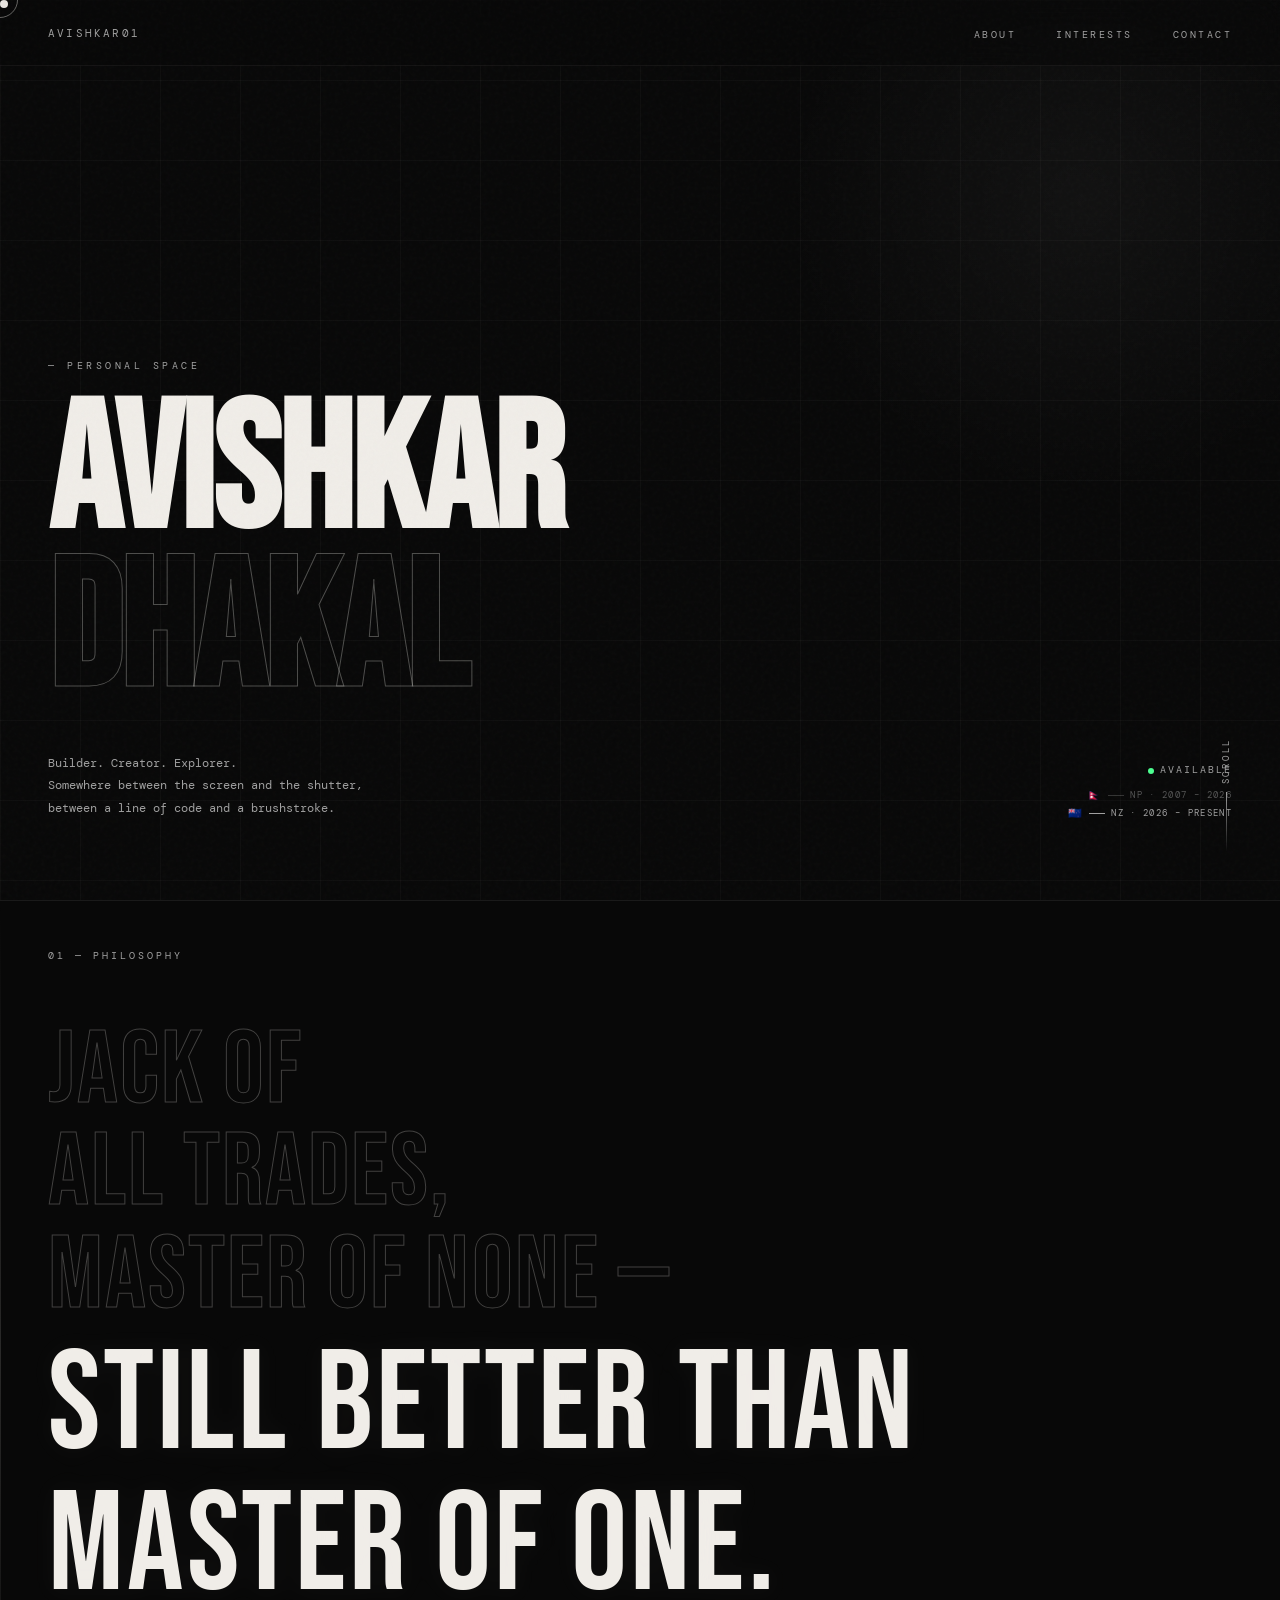
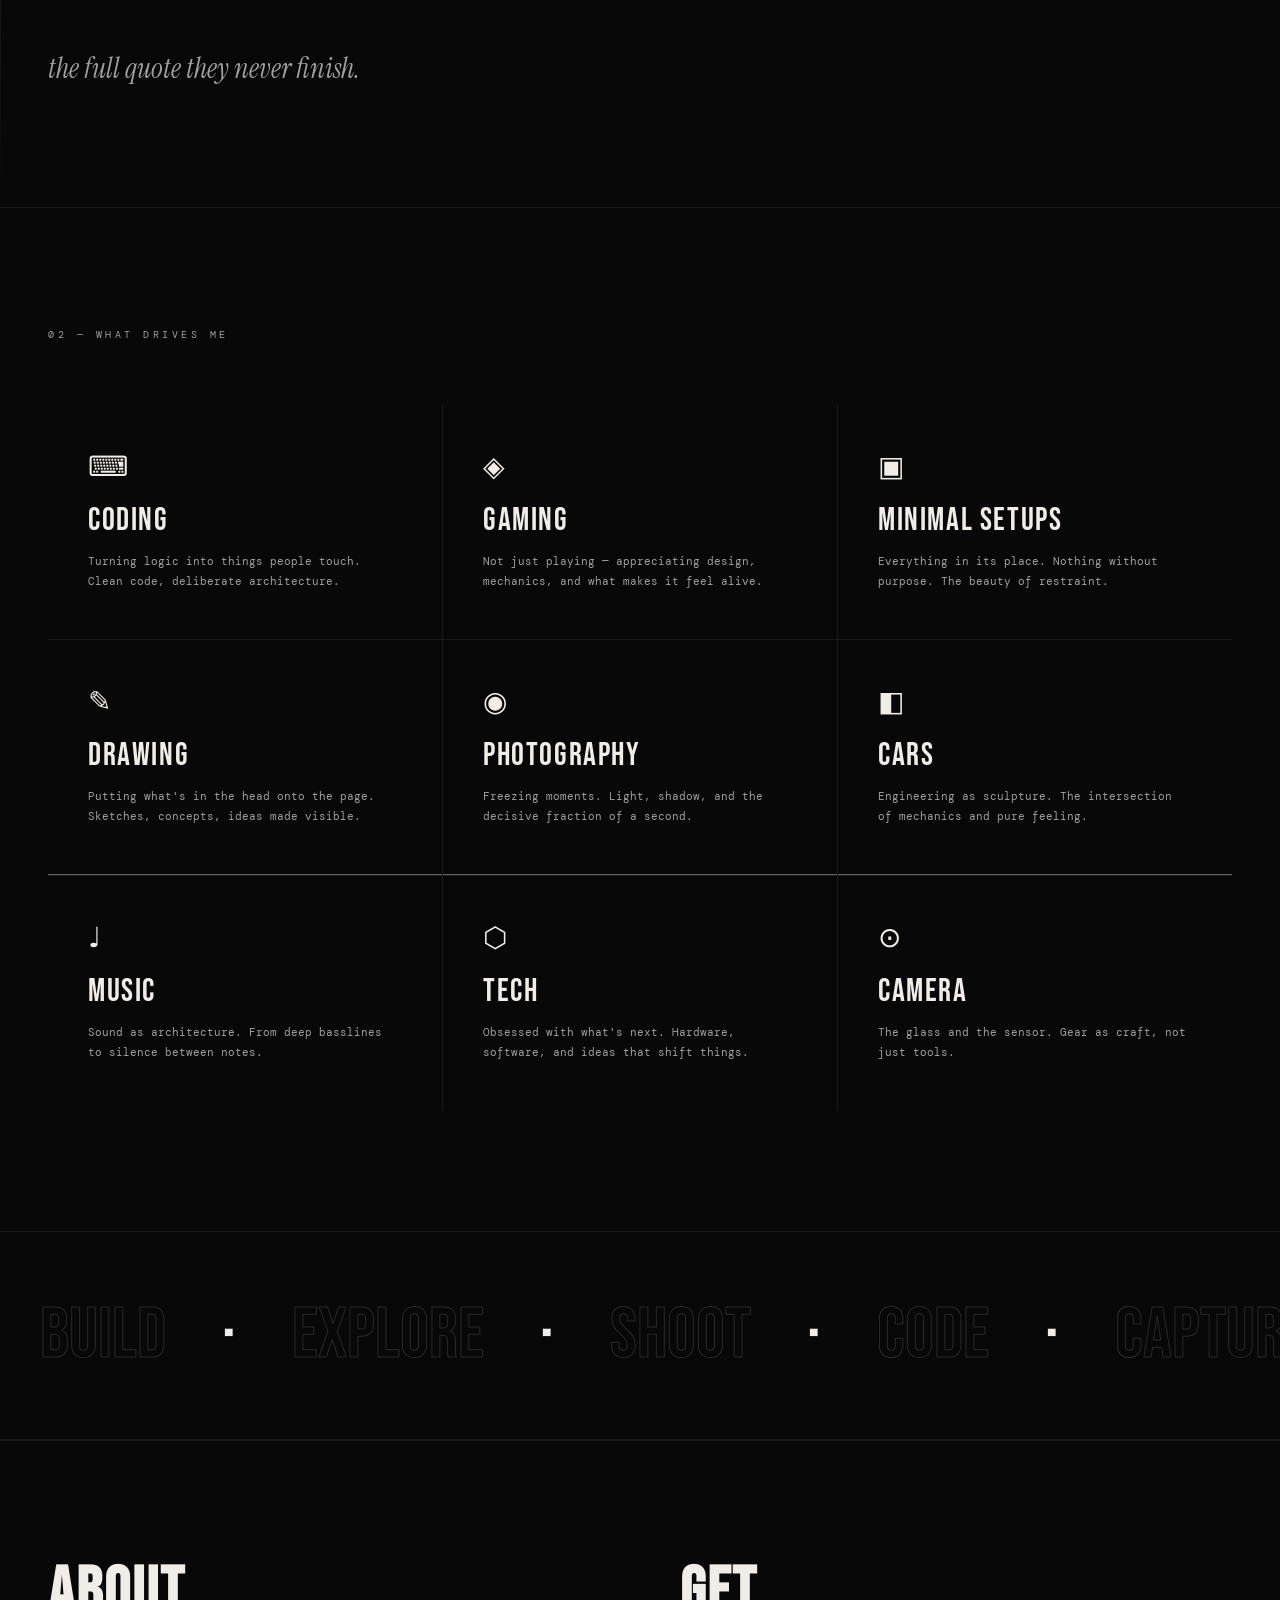
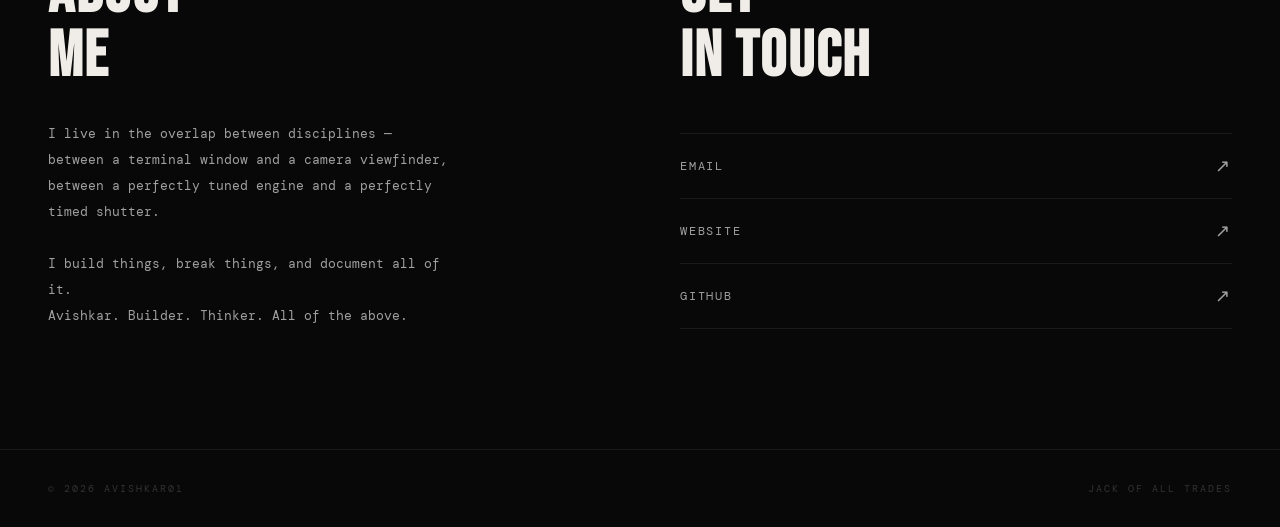
==== index.html @ a7609b8c "Main change" ====
<!DOCTYPE html>
<html lang="en">
<head>
<meta charset="UTF-8" />
<meta name="viewport" content="width=device-width, initial-scale=1.0" />
<title>avishkar01</title>
<link rel="preconnect" href="https://fonts.googleapis.com">
<link rel="preconnect" href="https://fonts.gstatic.com" crossorigin>
<link href="https://fonts.googleapis.com/css2?family=Bebas+Neue&family=DM+Mono:ital,wght@0,300;0,400;0,500;1,300&family=Instrument+Serif:ital@0;1&display=swap" rel="stylesheet">
<style>
  *, *::before, *::after { margin: 0; padding: 0; box-sizing: border-box; }

  :root {
    --black: #080808;
    --white: #f0ede8;
    --dim: #a0a0a0;
    --faint: #1a1a1a;
    --accent: #e8e0d0;
  }

  html { scroll-behavior: smooth; }

  body {
    background: var(--black);
    color: var(--white);
    font-family: 'DM Mono', monospace;
    overflow-x: hidden;
    cursor: none;
  }

  /* CUSTOM CURSOR */
  .cursor {
    position: fixed;
    width: 8px; height: 8px;
    background: var(--white);
    border-radius: 50%;
    pointer-events: none;
    z-index: 9999;
    transition: transform 0.1s ease;
    mix-blend-mode: difference;
  }
  .cursor-ring {
    position: fixed;
    width: 36px; height: 36px;
    border: 1px solid rgba(240,237,232,0.4);
    border-radius: 50%;
    pointer-events: none;
    z-index: 9998;
    transition: transform 0.35s cubic-bezier(0.23, 1, 0.32, 1), width 0.3s, height 0.3s, opacity 0.3s;
    transform: translate(-50%, -50%);
  }
  .cursor-ring.hover { width: 60px; height: 60px; opacity: 0.5; }

  /* NOISE OVERLAY */
  body::before {
    content: '';
    position: fixed;
    inset: 0;
    background-image: url("data:image/svg+xml,%3Csvg viewBox='0 0 256 256' xmlns='http://www.w3.org/2000/svg'%3E%3Cfilter id='noise'%3E%3CfeTurbulence type='fractalNoise' baseFrequency='0.9' numOctaves='4' stitchTiles='stitch'/%3E%3C/filter%3E%3Crect width='100%25' height='100%25' filter='url(%23noise)' opacity='0.04'/%3E%3C/svg%3E");
    pointer-events: none;
    z-index: 1000;
    opacity: 0.6;
  }

  /* NAV */
  nav {
    position: fixed;
    top: 0; left: 0; right: 0;
    z-index: 100;
    padding: 22px 48px;
    display: flex;
    justify-content: space-between;
    align-items: center;
    background: rgba(8,8,8,0.55);
    backdrop-filter: blur(14px);
    -webkit-backdrop-filter: blur(14px);
    border-bottom: 1px solid rgba(240,237,232,0.05);
    transition: transform 0.45s cubic-bezier(0.23, 1, 0.32, 1), opacity 0.45s ease;
  }
  nav.nav-hidden {
    transform: translateY(-110%);
    opacity: 0;
  }
  .nav-logo {
    font-family: 'DM Mono', monospace;
    font-size: 11px;
    letter-spacing: 0.2em;
    color: var(--dim);
    text-transform: uppercase;
  }
  .nav-links {
    display: flex;
    gap: 40px;
    list-style: none;
  }
  .nav-links a {
    font-size: 10px;
    letter-spacing: 0.25em;
    text-transform: uppercase;
    color: var(--dim);
    text-decoration: none;
    transition: color 0.3s;
    position: relative;
  }
  .nav-links a::after {
    content: '';
    position: absolute;
    bottom: -2px; left: 0;
    width: 0; height: 1px;
    background: var(--white);
    transition: width 0.3s;
  }
  .nav-links a:hover { color: var(--white); }
  .nav-links a:hover::after { width: 100%; }

  /* HERO */
  .hero {
    min-height: 100vh;
    display: flex;
    flex-direction: column;
    justify-content: flex-end;
    padding: 0 48px 80px;
    position: relative;
    overflow: hidden;
  }

  .hero::after {
    content: '';
    position: absolute;
    inset: 0;
    background-image:
      linear-gradient(rgba(240,237,232,0.03) 1px, transparent 1px),
      linear-gradient(90deg, rgba(240,237,232,0.03) 1px, transparent 1px);
    background-size: 80px 80px;
    pointer-events: none;
  }

  .orb {
    position: absolute;
    width: 600px; height: 600px;
    border-radius: 50%;
    background: radial-gradient(circle, rgba(255,255,255,0.04) 0%, transparent 70%);
    top: -100px; right: -100px;
    animation: orb-pulse 8s ease-in-out infinite;
    pointer-events: none;
  }
  @keyframes orb-pulse {
    0%, 100% { transform: scale(1) translate(0, 0); opacity: 0.6; }
    50% { transform: scale(1.1) translate(-20px, 20px); opacity: 1; }
  }

  .hero-eyebrow {
    font-size: 10px;
    letter-spacing: 0.35em;
    text-transform: uppercase;
    color: var(--dim);
    margin-bottom: 24px;
    opacity: 0;
    animation: fade-up 0.8s 0.2s forwards;
  }

  .hero-name {
    font-family: 'Bebas Neue', sans-serif;
    font-size: clamp(80px, 14vw, 200px);
    line-height: 0.88;
    letter-spacing: -0.01em;
    color: var(--white);
    opacity: 0;
    animation: fade-up 0.8s 0.4s forwards;
    position: relative;
    z-index: 2;
  }
  .hero-name span {
    display: block;
    color: transparent;
    -webkit-text-stroke: 1px rgba(240,237,232,0.3);
  }

  .hero-sub {
    margin-top: 40px;
    display: flex;
    align-items: flex-end;
    justify-content: space-between;
    opacity: 0;
    animation: fade-up 0.8s 0.6s forwards;
  }
  .hero-desc {
    font-size: 12px;
    line-height: 1.9;
    color: var(--dim);
    max-width: 320px;
  }
  .hero-status {
    text-align: right;
    font-size: 10px;
    letter-spacing: 0.2em;
    text-transform: uppercase;
    color: var(--dim);
  }
  .status-dot {
    display: inline-block;
    width: 6px; height: 6px;
    border-radius: 50%;
    background: #4cff91;
    margin-right: 6px;
    animation: blink 2s infinite;
    vertical-align: middle;
  }
  @keyframes blink {
    0%, 100% { opacity: 1; }
    50% { opacity: 0.2; }
  }

  /* LOCATION TIMELINE */
  .location-timeline {
    margin-top: 12px;
    display: flex;
    flex-direction: column;
    gap: 4px;
    align-items: flex-end;
  }
  .loc-item {
    font-size: 9px;
    letter-spacing: 0.15em;
    color: #555;
    display: flex;
    align-items: center;
    gap: 6px;
  }
  .loc-item.current { color: var(--dim); }
  .loc-flag { font-size: 11px; }
  .loc-dash {
    width: 16px; height: 1px;
    background: #333;
    display: inline-block;
  }
  .loc-item.current .loc-dash { background: var(--dim); }

  /* QUOTE SECTION */
  .quote-section {
    min-height: 100vh;
    display: flex;
    align-items: center;
    padding: 120px 48px;
    position: relative;
    overflow: hidden;
    border-top: 1px solid var(--faint);
  }
  .quote-section::before {
    content: '';
    position: absolute;
    left: 0; top: 0; bottom: 0;
    width: 1px;
    background: linear-gradient(to bottom, transparent, rgba(240,237,232,0.15), transparent);
  }

  .quote-number {
    font-size: 10px;
    letter-spacing: 0.3em;
    color: var(--dim);
    text-transform: uppercase;
    position: absolute;
    top: 48px; left: 48px;
  }

  .quote-container { width: 100%; }

  .quote-line1, .quote-line2, .quote-line3 {
    font-family: 'Bebas Neue', sans-serif;
    font-size: clamp(48px, 8vw, 120px);
    line-height: 1;
    letter-spacing: 0.02em;
    color: transparent;
    -webkit-text-stroke: 1px rgba(240,237,232,0.25);
    display: block;
    transform: translateX(-20px);
    opacity: 0;
    transition: all 0.9s cubic-bezier(0.23, 1, 0.32, 1);
  }
  .quote-line2 { transition-delay: 0.15s; }
  .quote-line3 { transition-delay: 0.3s; }

  .quote-punch {
    font-family: 'Bebas Neue', sans-serif;
    font-size: clamp(64px, 11vw, 160px);
    line-height: 1;
    letter-spacing: 0.02em;
    color: var(--white);
    display: block;
    margin-top: 8px;
    transform: translateX(-20px);
    opacity: 0;
    transition: all 0.9s 0.5s cubic-bezier(0.23, 1, 0.32, 1);
    position: relative;
  }
  .quote-punch::before {
    content: attr(data-text);
    position: absolute;
    left: 0; top: 0;
    color: transparent;
    -webkit-text-stroke: 1px var(--white);
    filter: blur(12px);
    opacity: 0.3;
    pointer-events: none;
  }

  .quote-em {
    font-family: 'Instrument Serif', serif;
    font-style: italic;
    font-size: clamp(16px, 2.5vw, 28px);
    color: var(--dim);
    margin-top: 32px;
    display: block;
    opacity: 0;
    transform: translateY(10px);
    transition: all 0.9s 0.7s cubic-bezier(0.23, 1, 0.32, 1);
  }

  .quote-section.in-view .quote-line1,
  .quote-section.in-view .quote-line2,
  .quote-section.in-view .quote-line3,
  .quote-section.in-view .quote-punch,
  .quote-section.in-view .quote-em {
    opacity: 1;
    transform: translateX(0) translateY(0);
  }

  /* INTERESTS SECTION */
  .interests-section {
    padding: 120px 48px;
    border-top: 1px solid var(--faint);
    position: relative;
  }
  .section-label {
    font-size: 10px;
    letter-spacing: 0.35em;
    text-transform: uppercase;
    color: var(--dim);
    margin-bottom: 64px;
  }

  .interests-grid {
    display: grid;
    grid-template-columns: repeat(3, 1fr);
    gap: 1px;
    background: var(--faint);
  }

  .interest-item {
    background: var(--black);
    padding: 48px 40px;
    position: relative;
    overflow: hidden;
    cursor: none;
    transition: background 0.4s;
  }
  .interest-item::before {
    content: '';
    position: absolute;
    inset: 0;
    background: var(--white);
    transform: translateY(100%);
    transition: transform 0.5s cubic-bezier(0.23, 1, 0.32, 1);
    z-index: 0;
  }
  .interest-item:hover::before { transform: translateY(0); }
  .interest-item:hover .interest-icon,
  .interest-item:hover .interest-name,
  .interest-item:hover .interest-desc { color: var(--black); }

  .interest-icon {
    font-size: 28px;
    display: block;
    margin-bottom: 20px;
    position: relative;
    z-index: 1;
    transition: color 0.3s;
    line-height: 1;
  }
  .interest-name {
    font-family: 'Bebas Neue', sans-serif;
    font-size: 32px;
    letter-spacing: 0.05em;
    color: var(--white);
    display: block;
    position: relative;
    z-index: 1;
    transition: color 0.3s;
  }
  .interest-desc {
    font-size: 11px;
    line-height: 1.8;
    color: var(--dim);
    margin-top: 12px;
    display: block;
    position: relative;
    z-index: 1;
    transition: color 0.3s;
  }
  .interest-item:hover .interest-desc { color: #444; }

  .interest-click-hint {
    position: absolute;
    bottom: 16px; right: 20px;
    font-size: 9px;
    letter-spacing: 0.2em;
    text-transform: uppercase;
    color: rgba(240,237,232,0.2);
    z-index: 1;
    transition: color 0.3s, opacity 0.3s;
    opacity: 0;
  }
  .interest-item:hover .interest-click-hint {
    color: rgba(0,0,0,0.4);
    opacity: 1;
  }

  /* MARQUEE */
  .marquee-section {
    padding: 60px 0;
    border-top: 1px solid var(--faint);
    border-bottom: 1px solid var(--faint);
    overflow: hidden;
  }
  .marquee-track {
    display: flex;
    gap: 0;
    animation: marquee 20s linear infinite;
    white-space: nowrap;
  }
  .marquee-item {
    font-family: 'Bebas Neue', sans-serif;
    font-size: 72px;
    color: transparent;
    -webkit-text-stroke: 1px rgba(240,237,232,0.15);
    padding: 0 40px;
    flex-shrink: 0;
    cursor: none;
    transition: color 0.25s ease, -webkit-text-stroke 0.25s ease, transform 0.35s cubic-bezier(0.23,1,0.32,1), letter-spacing 0.35s cubic-bezier(0.23,1,0.32,1);
    display: inline-block;
  }
  .marquee-item[data-word]:hover {
    color: var(--white);
    -webkit-text-stroke: 1px transparent;
    transform: translateY(-10px) scaleX(1.04);
    letter-spacing: 0.12em;
  }
  .marquee-item.filled {
    color: var(--white);
    -webkit-text-stroke: none;
    padding: 0 16px;
    transition: opacity 0.25s;
  }
  .marquee-track.paused { animation-play-state: paused; }
  @keyframes marquee {
    from { transform: translateX(0); }
    to { transform: translateX(-50%); }
  }

  /* ABOUT / CONTACT */
  .bottom-section {
    padding: 120px 48px;
    display: grid;
    grid-template-columns: 1fr 1fr;
    gap: 80px;
    border-top: 1px solid var(--faint);
  }

  .about-block h2 {
    font-family: 'Bebas Neue', sans-serif;
    font-size: 64px;
    letter-spacing: 0.03em;
    color: var(--white);
    margin-bottom: 32px;
    line-height: 1;
  }
  .about-block p {
    font-size: 13px;
    line-height: 2;
    color: var(--dim);
    max-width: 400px;
  }

  .contact-block {
    display: flex;
    flex-direction: column;
    justify-content: space-between;
  }
  .contact-block h2 {
    font-family: 'Bebas Neue', sans-serif;
    font-size: 64px;
    letter-spacing: 0.03em;
    color: var(--white);
    margin-bottom: 32px;
    line-height: 1;
  }

  .contact-links { list-style: none; }
  .contact-links li { border-top: 1px solid var(--faint); padding: 20px 0; }
  .contact-links li:last-child { border-bottom: 1px solid var(--faint); }
  .contact-links a {
    display: flex;
    justify-content: space-between;
    align-items: center;
    font-size: 12px;
    letter-spacing: 0.15em;
    text-transform: uppercase;
    color: var(--dim);
    text-decoration: none;
    transition: color 0.3s;
  }
  .contact-links a:hover { color: var(--white); }
  .contact-links a span { font-size: 18px; transition: transform 0.3s; }
  .contact-links a:hover span { transform: translate(4px, -4px); }

  /* FOOTER */
  footer {
    padding: 32px 48px;
    border-top: 1px solid var(--faint);
    display: flex;
    justify-content: space-between;
    align-items: center;
  }
  .footer-left, .footer-right {
    font-size: 10px;
    letter-spacing: 0.2em;
    text-transform: uppercase;
    color: #333;
  }

  /* SCROLL INDICATOR */
  .scroll-indicator {
    position: absolute;
    right: 48px; bottom: 48px;
    display: flex;
    flex-direction: column;
    align-items: center;
    gap: 8px;
    opacity: 0;
    animation: fade-up 0.8s 1s forwards;
  }
  .scroll-text {
    font-size: 9px;
    letter-spacing: 0.3em;
    text-transform: uppercase;
    color: var(--dim);
    writing-mode: vertical-rl;
    transform: rotate(180deg);
  }
  .scroll-line {
    width: 1px; height: 60px;
    background: linear-gradient(to bottom, var(--dim), transparent);
    animation: scroll-drop 2s 1.5s ease-in-out infinite;
  }
  @keyframes scroll-drop {
    0% { transform: scaleY(0); transform-origin: top; }
    50% { transform: scaleY(1); transform-origin: top; }
    51% { transform: scaleY(1); transform-origin: bottom; }
    100% { transform: scaleY(0); transform-origin: bottom; }
  }

  @keyframes fade-up {
    from { opacity: 0; transform: translateY(24px); }
    to { opacity: 1; transform: translateY(0); }
  }

  /* ===================== OS-STYLE POPUP WINDOW ===================== */
  .popup-overlay {
    position: fixed;
    inset: 0;
    background: rgba(0,0,0,0.85);
    backdrop-filter: blur(8px);
    z-index: 5000;
    display: flex;
    align-items: center;
    justify-content: center;
    opacity: 0;
    pointer-events: none;
    transition: opacity 0.3s ease;
  }
  .popup-overlay.active {
    opacity: 1;
    pointer-events: all;
  }

  .popup-window {
    background: #111;
    border: 1px solid #2a2a2a;
    border-radius: 12px;
    width: min(900px, 92vw);
    max-height: 85vh;
    display: flex;
    flex-direction: column;
    box-shadow: 0 40px 120px rgba(0,0,0,0.8), 0 0 0 1px rgba(255,255,255,0.04);
    transform: scale(0.96) translateY(12px);
    transition: transform 0.35s cubic-bezier(0.23, 1, 0.32, 1);
    overflow: hidden;
  }
  .popup-overlay.active .popup-window {
    transform: scale(1) translateY(0);
  }

  /* TITLEBAR */
  .popup-titlebar {
    padding: 14px 20px;
    background: #161616;
    border-bottom: 1px solid #222;
    display: flex;
    align-items: center;
    gap: 12px;
    flex-shrink: 0;
    user-select: none;
  }
  .titlebar-dots {
    display: flex;
    gap: 7px;
  }
  .dot {
    width: 12px; height: 12px;
    border-radius: 50%;
  }
  .dot-red { background: #ff5f57; cursor: pointer; }
  .dot-yellow { background: #febc2e; }
  .dot-green { background: #28c840; }
  .dot-red:hover { filter: brightness(1.2); }
  .titlebar-title {
    flex: 1;
    text-align: center;
    font-size: 11px;
    letter-spacing: 0.15em;
    text-transform: uppercase;
    color: #666;
  }
  .titlebar-spacer { width: 52px; }

  /* POPUP CONTENT */
  .popup-body {
    overflow-y: auto;
    flex: 1;
    padding: 40px;
    scrollbar-width: thin;
    scrollbar-color: #2a2a2a transparent;
  }
  .popup-body::-webkit-scrollbar { width: 4px; }
  .popup-body::-webkit-scrollbar-track { background: transparent; }
  .popup-body::-webkit-scrollbar-thumb { background: #2a2a2a; border-radius: 2px; }

  /* POPUP GRID - for images etc */
  .popup-grid {
    display: grid;
    grid-template-columns: repeat(auto-fill, minmax(220px, 1fr));
    gap: 16px;
  }
  .popup-card {
    background: #161616;
    border: 1px solid #222;
    border-radius: 8px;
    padding: 24px;
    transition: border-color 0.3s, background 0.3s;
    cursor: none;
  }
  .popup-card:hover {
    border-color: #444;
    background: #1a1a1a;
  }
  .popup-card-label {
    font-size: 10px;
    letter-spacing: 0.2em;
    text-transform: uppercase;
    color: #555;
    margin-bottom: 8px;
  }
  .popup-card-title {
    font-family: 'Bebas Neue', sans-serif;
    font-size: 22px;
    color: var(--white);
    letter-spacing: 0.05em;
  }
  .popup-card-sub {
    font-size: 10px;
    color: var(--dim);
    margin-top: 6px;
    line-height: 1.6;
  }
  .popup-section-title {
    font-family: 'Bebas Neue', sans-serif;
    font-size: 36px;
    color: var(--white);
    letter-spacing: 0.05em;
    margin-bottom: 8px;
  }
  .popup-section-desc {
    font-size: 11px;
    color: var(--dim);
    line-height: 1.8;
    margin-bottom: 32px;
    max-width: 520px;
  }

  /* CODE POPUP */
  .code-card {
    background: #0d0d0d;
    border: 1px solid #222;
    border-radius: 8px;
    overflow: hidden;
    transition: border-color 0.3s;
    cursor: none;
  }
  .code-card:hover { border-color: #3a3a3a; }
  .code-card-header {
    padding: 10px 16px;
    background: #161616;
    border-bottom: 1px solid #1e1e1e;
    display: flex;
    align-items: center;
    gap: 8px;
  }
  .code-lang-dot {
    width: 8px; height: 8px;
    border-radius: 50%;
    flex-shrink: 0;
  }
  .code-card-name {
    font-size: 10px;
    letter-spacing: 0.12em;
    color: #666;
    flex: 1;
  }
  .code-card-body {
    padding: 16px;
    font-family: 'DM Mono', monospace;
    font-size: 11px;
    color: #888;
    line-height: 1.7;
  }
  .code-card-body .kw { color: #c792ea; }
  .code-card-body .fn { color: #82aaff; }
  .code-card-body .str { color: #c3e88d; }
  .code-card-body .cm { color: #546e7a; }
  .code-card-body .num { color: #f78c6c; }
  .code-card-footer {
    padding: 10px 16px;
    border-top: 1px solid #1a1a1a;
    display: flex;
    justify-content: space-between;
    align-items: center;
  }
  .code-tag {
    font-size: 9px;
    letter-spacing: 0.15em;
    text-transform: uppercase;
    padding: 3px 8px;
    border: 1px solid #2a2a2a;
    border-radius: 20px;
    color: #555;
  }

  /* GAME LIST */
  .game-list { display: flex; flex-direction: column; gap: 1px; background: #1a1a1a; }
  .game-row {
    background: #0f0f0f;
    padding: 20px 24px;
    display: grid;
    grid-template-columns: 1fr auto auto;
    align-items: center;
    gap: 24px;
    transition: background 0.2s;
    cursor: none;
  }
  .game-row:hover { background: #161616; }
  .game-row-name {
    font-family: 'Bebas Neue', sans-serif;
    font-size: 24px;
    color: var(--white);
    letter-spacing: 0.05em;
  }
  .game-row-platform {
    font-size: 9px;
    letter-spacing: 0.15em;
    text-transform: uppercase;
    color: #555;
    text-align: right;
  }
  .game-row-years {
    font-size: 10px;
    letter-spacing: 0.1em;
    color: var(--dim);
    white-space: nowrap;
  }
  .game-genre-tag {
    font-size: 8px;
    letter-spacing: 0.15em;
    text-transform: uppercase;
    color: #555;
    margin-top: 2px;
    display: block;
  }

  /* DRAWING / PHOTO / CARS / MUSIC / TECH grid */
  .media-grid {
    display: grid;
    grid-template-columns: repeat(auto-fill, minmax(200px, 1fr));
    gap: 12px;
  }
  .media-card {
    background: #161616;
    border: 1px solid #222;
    border-radius: 8px;
    aspect-ratio: 1;
    overflow: hidden;
    position: relative;
    cursor: none;
    transition: border-color 0.3s;
  }
  .media-card:hover { border-color: #444; }
  .media-card-placeholder {
    width: 100%; height: 100%;
    display: flex;
    flex-direction: column;
    align-items: center;
    justify-content: center;
    gap: 12px;
    color: #333;
    transition: color 0.3s;
  }
  .media-card:hover .media-card-placeholder { color: #555; }
  .media-card-placeholder-icon { font-size: 32px; }
  .media-card-placeholder-text {
    font-size: 9px;
    letter-spacing: 0.2em;
    text-transform: uppercase;
    text-align: center;
    line-height: 1.6;
  }
  .media-card-label {
    position: absolute;
    bottom: 0; left: 0; right: 0;
    padding: 20px 16px 14px;
    background: linear-gradient(to top, rgba(0,0,0,0.9), transparent);
    font-size: 10px;
    letter-spacing: 0.12em;
    text-transform: uppercase;
    color: var(--dim);
  }

  /* CAMERA CARD — clickable to 3D page */
  .camera-card {
    background: #161616;
    border: 1px solid #222;
    border-radius: 8px;
    padding: 28px 24px;
    transition: border-color 0.3s, background 0.3s;
    cursor: none;
    position: relative;
    overflow: hidden;
    text-decoration: none;
    display: block;
  }
  .camera-card:hover {
    border-color: #444;
    background: #1a1a1a;
  }
  .camera-icon-large {
    font-size: 48px;
    margin-bottom: 16px;
    display: block;
    filter: grayscale(1);
    transition: filter 0.3s;
  }
  .camera-card:hover .camera-icon-large { filter: none; }
  .camera-card-name {
    font-family: 'Bebas Neue', sans-serif;
    font-size: 28px;
    color: var(--white);
    letter-spacing: 0.05em;
  }
  .camera-card-spec {
    font-size: 10px;
    color: #555;
    margin-top: 6px;
    line-height: 1.7;
  }
  .camera-3d-hint {
    position: absolute;
    top: 16px; right: 16px;
    font-size: 8px;
    letter-spacing: 0.2em;
    text-transform: uppercase;
    color: #333;
    border: 1px solid #2a2a2a;
    padding: 4px 8px;
    border-radius: 20px;
    transition: color 0.3s, border-color 0.3s;
  }
  .camera-card:hover .camera-3d-hint { color: var(--dim); border-color: #444; }

  /* SETUP IN PROGRESS */
  .setup-wip {
    display: flex;
    flex-direction: column;
    align-items: center;
    justify-content: center;
    min-height: 300px;
    text-align: center;
    gap: 20px;
  }
  .setup-wip-icon { font-size: 48px; opacity: 0.3; }
  .setup-wip-text {
    font-family: 'Bebas Neue', sans-serif;
    font-size: 48px;
    color: transparent;
    -webkit-text-stroke: 1px rgba(240,237,232,0.2);
    letter-spacing: 0.1em;
  }
  .setup-wip-sub {
    font-size: 11px;
    color: #444;
    letter-spacing: 0.2em;
    text-transform: uppercase;
  }
  .setup-progress {
    width: 200px;
    height: 1px;
    background: #1a1a1a;
    position: relative;
    overflow: hidden;
  }
  .setup-progress-bar {
    position: absolute;
    left: 0; top: 0;
    height: 100%;
    width: 60%;
    background: linear-gradient(to right, transparent, var(--dim), transparent);
    animation: progress-shimmer 2s ease-in-out infinite;
  }
  @keyframes progress-shimmer {
    0% { transform: translateX(-100%); }
    100% { transform: translateX(200%); }
  }

  /* CARS GRID */
  .cars-grid {
    display: grid;
    grid-template-columns: repeat(2, 1fr);
    gap: 12px;
  }
  .car-card {
    position: relative;
    border-radius: 8px;
    overflow: hidden;
    cursor: none;
    background: #111;
    border: 1px solid #1e1e1e;
    transition: border-color 0.3s;
  }
  .car-card:hover { border-color: #333; }
  .car-card--wide { grid-column: 1 / -1; }
  .car-photo-wrap {
    position: relative;
    width: 100%;
    aspect-ratio: 16/9;
    overflow: hidden;
  }
  .car-card--wide .car-photo-wrap { aspect-ratio: 21/9; }
  .car-photo {
    width: 100%; height: 100%;
    object-fit: cover;
    display: block;
    filter: grayscale(1) brightness(0.7);
    transition: filter 0.6s ease, transform 0.6s ease;
  }
  .car-card:hover .car-photo {
    filter: grayscale(0.2) brightness(0.85);
    transform: scale(1.04);
  }
  .car-photo-overlay {
    position: absolute;
    inset: 0;
    background: linear-gradient(to top, rgba(0,0,0,0.85) 0%, rgba(0,0,0,0.1) 60%, transparent 100%);
  }
  .car-info {
    position: absolute;
    bottom: 0; left: 0; right: 0;
    padding: 20px 20px 18px;
  }
  .car-name {
    font-family: 'Bebas Neue', sans-serif;
    font-size: 26px;
    color: var(--white);
    letter-spacing: 0.05em;
    line-height: 1;
  }
  .car-card--wide .car-name { font-size: 32px; }
  .car-spec {
    font-size: 10px;
    color: var(--dim);
    letter-spacing: 0.15em;
    margin-top: 4px;
    text-transform: uppercase;
  }

  /* CAMERA 3D EMBED */
  .camera-3d-section { margin-top: 32px; }
  .camera-3d-header {
    display: flex;
    align-items: center;
    gap: 12px;
    margin-bottom: 16px;
  }
  .camera-3d-title {
    font-family: 'Bebas Neue', sans-serif;
    font-size: 28px;
    color: var(--white);
    letter-spacing: 0.05em;
  }
  .camera-3d-badge {
    font-size: 8px;
    letter-spacing: 0.2em;
    text-transform: uppercase;
    color: #4cff91;
    border: 1px solid #4cff9140;
    padding: 3px 8px;
    border-radius: 20px;
  }
  .camera-embed-wrap {
    width: 100%;
    aspect-ratio: 16/9;
    border-radius: 8px;
    overflow: hidden;
    border: 1px solid #222;
    background: #0a0a0a;
    position: relative;
  }
  .camera-embed-wrap iframe {
    width: 100%;
    height: 100%;
    border: none;
    display: block;
  }
  .camera-embed-hint {
    font-size: 9px;
    color: #333;
    letter-spacing: 0.15em;
    text-transform: uppercase;
    text-align: center;
    margin-top: 10px;
  }
  .camera-specs-row {
    display: flex;
    gap: 12px;
    margin-top: 20px;
    flex-wrap: wrap;
  }
  .camera-spec-pill {
    font-size: 9px;
    letter-spacing: 0.15em;
    text-transform: uppercase;
    color: #555;
    border: 1px solid #222;
    padding: 6px 14px;
    border-radius: 20px;
  }

  /* MOBILE */
  @media (max-width: 768px) {
    nav { padding: 24px; }
    .nav-links { gap: 24px; }
    .hero { padding: 0 24px 60px; }
    .hero-sub { flex-direction: column; align-items: flex-start; gap: 24px; }
    .quote-section { padding: 80px 24px; }
    .quote-number { left: 24px; }
    .interests-section { padding: 80px 24px; }
    .interests-grid { grid-template-columns: 1fr; }
    .bottom-section { grid-template-columns: 1fr; padding: 80px 24px; gap: 60px; }
    footer { padding: 24px; flex-direction: column; gap: 8px; text-align: center; }
    .scroll-indicator { right: 24px; }
    .popup-body { padding: 24px; }
    .popup-grid { grid-template-columns: 1fr 1fr; }
    .media-grid { grid-template-columns: 1fr 1fr; }
  }

  /* ===================== LOADER ===================== */
  #loader {
    position: fixed;
    inset: 0;
    background: var(--black);
    z-index: 99999;
    display: flex;
    flex-direction: column;
    align-items: center;
    justify-content: center;
    gap: 0;
    transition: opacity 0.7s cubic-bezier(0.23,1,0.32,1), visibility 0.7s;
  }
  #loader.loader-out {
    opacity: 0;
    visibility: hidden;
    pointer-events: none;
  }
  .loader-name {
    font-family: 'Bebas Neue', sans-serif;
    font-size: clamp(48px, 10vw, 120px);
    letter-spacing: 0.08em;
    color: transparent;
    -webkit-text-stroke: 1px rgba(240,237,232,0.15);
    line-height: 1;
    position: relative;
    overflow: hidden;
    user-select: none;
  }
  .loader-name-fill {
    position: absolute;
    inset: 0;
    color: var(--white);
    -webkit-text-stroke: 0px;
    clip-path: inset(0 100% 0 0);
    transition: clip-path 1.4s cubic-bezier(0.77, 0, 0.18, 1);
    display: flex;
    align-items: center;
    justify-content: center;
    font-family: 'Bebas Neue', sans-serif;
    font-size: clamp(48px, 10vw, 120px);
    letter-spacing: 0.08em;
    white-space: nowrap;
  }
  #loader.loader-animate .loader-name-fill {
    clip-path: inset(0 0% 0 0);
  }
  .loader-line {
    width: 0;
    height: 1px;
    background: linear-gradient(to right, transparent, rgba(240,237,232,0.4), transparent);
    margin-top: 20px;
    transition: width 1s 0.3s cubic-bezier(0.77, 0, 0.18, 1);
  }
  #loader.loader-animate .loader-line { width: min(380px, 60vw); }
  .loader-sub {
    font-size: 9px;
    letter-spacing: 0.45em;
    text-transform: uppercase;
    color: var(--dim);
    margin-top: 14px;
    opacity: 0;
    transform: translateY(6px);
    transition: opacity 0.6s 0.8s ease, transform 0.6s 0.8s ease;
  }
  #loader.loader-animate .loader-sub { opacity: 1; transform: translateY(0); }
  .loader-counter {
    position: absolute;
    bottom: 40px;
    right: 48px;
    font-size: 10px;
    letter-spacing: 0.2em;
    color: #2a2a2a;
    font-family: 'DM Mono', monospace;
    transition: color 0.3s;
  }
  #loader.loader-animate .loader-counter { color: #444; }
  .loader-corner {
    position: absolute;
    top: 32px;
    left: 48px;
    font-size: 9px;
    letter-spacing: 0.25em;
    text-transform: uppercase;
    color: #1e1e1e;
    transition: color 0.6s 0.4s;
  }
  #loader.loader-animate .loader-corner { color: #333; }

  /* CAM KIT CARD */
  .cam-kit-grid {
    display: grid;
    grid-template-columns: repeat(auto-fill, minmax(260px, 1fr));
    gap: 16px;
  }
  .cam-kit-card {
    display: block;
    text-decoration: none;
    border-radius: 10px;
    overflow: hidden;
    border: 1px solid #222;
    background: #111;
    transition: border-color 0.3s, transform 0.35s cubic-bezier(0.23,1,0.32,1);
    cursor: none;
  }
  .cam-kit-card:hover { border-color: #3a3a3a; transform: translateY(-4px); }
  .cam-kit-photo-wrap {
    position: relative;
    aspect-ratio: 4/3;
    overflow: hidden;
  }
  .cam-kit-photo {
    width: 100%; height: 100%;
    object-fit: cover;
    display: block;
    filter: grayscale(0.5) brightness(0.7);
    transition: filter 0.5s, transform 0.5s;
  }
  .cam-kit-card:hover .cam-kit-photo { filter: grayscale(0.05) brightness(0.88); transform: scale(1.04); }
  .cam-kit-overlay {
    position: absolute;
    inset: 0;
    background: linear-gradient(to top, rgba(0,0,0,0.85) 0%, transparent 55%);
  }
  .cam-kit-badge {
    position: absolute;
    top: 12px; right: 12px;
    font-size: 8px;
    letter-spacing: 0.2em;
    text-transform: uppercase;
    color: #4cff91;
    background: rgba(0,0,0,0.55);
    border: 1px solid rgba(76,255,145,0.25);
    padding: 4px 10px 4px 8px;
    border-radius: 20px;
    display: flex;
    align-items: center;
    gap: 6px;
    backdrop-filter: blur(6px);
  }
  .cam-kit-badge-dot {
    width: 5px; height: 5px;
    border-radius: 50%;
    background: #4cff91;
    animation: blink 2s infinite;
    flex-shrink: 0;
  }
  .cam-kit-info { padding: 18px 20px 22px; }
  .cam-kit-name {
    font-family: 'Bebas Neue', sans-serif;
    font-size: 30px;
    color: var(--white);
    letter-spacing: 0.05em;
    line-height: 1;
  }
  .cam-kit-spec {
    font-size: 10px;
    color: #555;
    letter-spacing: 0.12em;
    text-transform: uppercase;
    margin-top: 6px;
  }
  .cam-kit-hint {
    font-size: 9px;
    color: #2a2a2a;
    letter-spacing: 0.15em;
    text-transform: uppercase;
    margin-top: 14px;
    transition: color 0.3s;
  }
  .cam-kit-card:hover .cam-kit-hint { color: var(--dim); }

</style>
</head>
<body>

<!-- ===================== LOADER ===================== -->
<div id="loader">
  <div class="loader-corner">avishkar01 — personal space</div>
  <div class="loader-name">
    AVISHKAR
    <span class="loader-name-fill">AVISHKAR</span>
  </div>
  <div class="loader-line"></div>
  <div class="loader-sub">loading experience</div>
  <div class="loader-counter" id="loaderCounter">000</div>
</div>


<div class="cursor" id="cursor"></div>
<div class="cursor-ring" id="cursorRing"></div>

<!-- ===================== POPUP OVERLAY ===================== -->
<div class="popup-overlay" id="popupOverlay">
  <div class="popup-window" id="popupWindow">
    <div class="popup-titlebar">
      <div class="titlebar-dots">
        <div class="dot dot-red" id="popupClose"></div>
        <div class="dot dot-yellow"></div>
        <div class="dot dot-green"></div>
      </div>
      <div class="titlebar-title" id="popupTitle">window</div>
      <div class="titlebar-spacer"></div>
    </div>
    <div class="popup-body" id="popupBody"></div>
  </div>
</div>

<!-- NAV -->
<nav>
  <div class="nav-logo">avishkar01</div>
  <ul class="nav-links">
    <li><a href="#about">about</a></li>
    <li><a href="#interests">interests</a></li>
    <li><a href="#contact">contact</a></li>
  </ul>
</nav>

<!-- HERO -->
<section class="hero">
  <div class="orb"></div>
  <p class="hero-eyebrow">— personal space</p>
  <h1 class="hero-name">
    Avishkar
    <span>Dhakal</span>
  </h1>
  <div class="hero-sub">
    <p class="hero-desc">
      Builder. Creator. Explorer.<br>
      Somewhere between the screen and the shutter,<br>
      between a line of code and a brushstroke.
    </p>
    <div class="hero-status">
      <div><span class="status-dot"></span>Available</div>
      <div class="location-timeline">
        <div class="loc-item">
          <span class="loc-flag">🇳🇵</span>
          <span class="loc-dash"></span>
          <span>NP · 2007 – 2026</span>
        </div>
        <div class="loc-item current">
          <span class="loc-flag">🇳🇿</span>
          <span class="loc-dash"></span>
          <span>NZ · 2026 – present</span>
        </div>
      </div>
    </div>
  </div>
  <div class="scroll-indicator">
    <span class="scroll-text">scroll</span>
    <div class="scroll-line"></div>
  </div>
</section>

<!-- QUOTE -->
<section class="quote-section" id="quoteSection">
  <span class="quote-number">01 — philosophy</span>
  <div class="quote-container">
    <span class="quote-line1">jack of</span>
    <span class="quote-line2">all trades,</span>
    <span class="quote-line3">master of none —</span>
    <span class="quote-punch" data-text="STILL BETTER THAN MASTER OF ONE.">STILL BETTER THAN MASTER OF ONE.</span>
    <span class="quote-em">the full quote they never finish.</span>
  </div>
</section>

<!-- INTERESTS -->
<section class="interests-section" id="interests">
  <p class="section-label">02 — what drives me</p>
  <div class="interests-grid">

    <div class="interest-item" data-popup="coding">
      <span class="interest-icon">⌨</span>
      <span class="interest-name">Coding</span>
      <span class="interest-desc">Turning logic into things people touch. Clean code, deliberate architecture.</span>
      <span class="interest-click-hint">click to open ↗</span>
    </div>

    <div class="interest-item" data-popup="gaming">
      <span class="interest-icon">◈</span>
      <span class="interest-name">Gaming</span>
      <span class="interest-desc">Not just playing — appreciating design, mechanics, and what makes it feel alive.</span>
      <span class="interest-click-hint">click to open ↗</span>
    </div>

    <div class="interest-item" data-popup="setup">
      <span class="interest-icon">▣</span>
      <span class="interest-name">Minimal Setups</span>
      <span class="interest-desc">Everything in its place. Nothing without purpose. The beauty of restraint.</span>
      <span class="interest-click-hint">click to open ↗</span>
    </div>

    <div class="interest-item" data-popup="drawing">
      <span class="interest-icon">✎</span>
      <span class="interest-name">Drawing</span>
      <span class="interest-desc">Putting what's in the head onto the page. Sketches, concepts, ideas made visible.</span>
      <span class="interest-click-hint">click to open ↗</span>
    </div>

    <div class="interest-item" data-popup="photography">
      <span class="interest-icon">◉</span>
      <span class="interest-name">Photography</span>
      <span class="interest-desc">Freezing moments. Light, shadow, and the decisive fraction of a second.</span>
      <span class="interest-click-hint">click to open ↗</span>
    </div>

    <div class="interest-item" data-popup="cars">
      <span class="interest-icon">◧</span>
      <span class="interest-name">Cars</span>
      <span class="interest-desc">Engineering as sculpture. The intersection of mechanics and pure feeling.</span>
      <span class="interest-click-hint">click to open ↗</span>
    </div>

    <div class="interest-item" data-popup="music">
      <span class="interest-icon">♩</span>
      <span class="interest-name">Music</span>
      <span class="interest-desc">Sound as architecture. From deep basslines to silence between notes.</span>
      <span class="interest-click-hint">click to open ↗</span>
    </div>

    <div class="interest-item" data-popup="tech">
      <span class="interest-icon">⬡</span>
      <span class="interest-name">Tech</span>
      <span class="interest-desc">Obsessed with what's next. Hardware, software, and ideas that shift things.</span>
      <span class="interest-click-hint">click to open ↗</span>
    </div>

    <div class="interest-item" data-popup="camera">
      <span class="interest-icon">⊙</span>
      <span class="interest-name">Camera</span>
      <span class="interest-desc">The glass and the sensor. Gear as craft, not just tools.</span>
      <span class="interest-click-hint">click to open ↗</span>
    </div>

  </div>
</section>

<!-- MARQUEE -->
<div class="marquee-section" id="marqueeSection">
  <div class="marquee-track" id="marqueeTrack">
    <span class="marquee-item" data-word="BUILD">BUILD</span>
    <span class="marquee-item filled">·</span>
    <span class="marquee-item" data-word="EXPLORE">EXPLORE</span>
    <span class="marquee-item filled">·</span>
    <span class="marquee-item" data-word="SHOOT">SHOOT</span>
    <span class="marquee-item filled">·</span>
    <span class="marquee-item" data-word="CODE">CODE</span>
    <span class="marquee-item filled">·</span>
    <span class="marquee-item" data-word="CAPTURE">CAPTURE</span>
    <span class="marquee-item filled">·</span>
    <span class="marquee-item" data-word="DRAW">DRAW</span>
    <span class="marquee-item filled">·</span>
    <span class="marquee-item" data-word="DRIVE">DRIVE</span>
    <span class="marquee-item filled">·</span>
    <span class="marquee-item" data-word="LISTEN">LISTEN</span>
    <span class="marquee-item filled">·</span>
    <!-- duplicate for infinite loop -->
    <span class="marquee-item" data-word="BUILD">BUILD</span>
    <span class="marquee-item filled">·</span>
    <span class="marquee-item" data-word="EXPLORE">EXPLORE</span>
    <span class="marquee-item filled">·</span>
    <span class="marquee-item" data-word="SHOOT">SHOOT</span>
    <span class="marquee-item filled">·</span>
    <span class="marquee-item" data-word="CODE">CODE</span>
    <span class="marquee-item filled">·</span>
    <span class="marquee-item" data-word="CAPTURE">CAPTURE</span>
    <span class="marquee-item filled">·</span>
    <span class="marquee-item" data-word="DRAW">DRAW</span>
    <span class="marquee-item filled">·</span>
    <span class="marquee-item" data-word="DRIVE">DRIVE</span>
    <span class="marquee-item filled">·</span>
    <span class="marquee-item" data-word="LISTEN">LISTEN</span>
    <span class="marquee-item filled">·</span>
  </div>
</div>

<!-- BOTTOM -->
<section class="bottom-section" id="about">
  <div class="about-block">
    <h2>About<br>Me</h2>
    <p>
      I live in the overlap between disciplines —<br>
      between a terminal window and a camera viewfinder,<br>
      between a perfectly tuned engine and a perfectly timed shutter.<br><br>
      I build things, break things, and document all of it.<br>
      Avishkar. Builder. Thinker. All of the above.
    </p>
  </div>
  <div class="contact-block" id="contact">
    <h2>Get<br>In Touch</h2>
    <ul class="contact-links">
      <li><a href="mailto:hello@avishkar01.com.np">Email <span>↗</span></a></li>
      <li><a href="https://avishkar01.com.np" target="_blank">Website <span>↗</span></a></li>
      <li><a href="https://github.com/Bepo01" target="_blank">GitHub <span>↗</span></a></li>
    </ul>
  </div>
</section>

<!-- FOOTER -->
<footer>
  <span class="footer-left">© 2026 avishkar01</span>
  <span class="footer-right">jack of all trades</span>
</footer>

<script>

// ===================== NAV HIDE ON SCROLL =====================
const nav = document.querySelector('nav');
let lastY = 0;
let scrollTimer;
window.addEventListener('scroll', () => {
  const y = window.scrollY;
  if (y > lastY && y > 80) {
    nav.classList.add('nav-hidden');
  } else {
    nav.classList.remove('nav-hidden');
  }
  lastY = y;
}, { passive: true });

// ===================== LOADER =====================
const loader = document.getElementById('loader');
const counter = document.getElementById('loaderCounter');

function runLoader() {
  // Minimum display time: 1800ms
  const MIN = 1800;
  const start = performance.now();
  let count = 0;

  const tick = () => {
    count = Math.min(count + Math.floor(Math.random() * 7) + 2, 100);
    counter.textContent = String(count).padStart(3, '0');
    if (count < 100) {
      setTimeout(tick, 18 + Math.random() * 25);
    }
  };
  tick();

  // Trigger animate class immediately for text reveal
  requestAnimationFrame(() => loader.classList.add('loader-animate'));

  const dismiss = () => {
    const elapsed = performance.now() - start;
    const wait = Math.max(0, MIN - elapsed);
    setTimeout(() => {
      counter.textContent = '100';
      setTimeout(() => {
        loader.classList.add('loader-out');
        document.body.style.overflow = '';
      }, 200);
    }, wait);
  };

  if (document.readyState === 'complete') {
    dismiss();
  } else {
    window.addEventListener('load', dismiss, { once: true });
  }
}

// Prevent scroll during load
document.body.style.overflow = 'hidden';
runLoader();

// ===================== CURSOR =====================
const cursor = document.getElementById('cursor');
const ring = document.getElementById('cursorRing');
let mx = 0, my = 0, rx = 0, ry = 0;

document.addEventListener('mousemove', (e) => {
  mx = e.clientX; my = e.clientY;
  cursor.style.left = mx - 4 + 'px';
  cursor.style.top = my - 4 + 'px';
});

function animateRing() {
  rx += (mx - rx) * 0.12;
  ry += (my - ry) * 0.12;
  ring.style.left = rx + 'px';
  ring.style.top = ry + 'px';
  requestAnimationFrame(animateRing);
}
animateRing();

document.querySelectorAll('a, button, .interest-item, .popup-card, .game-row, .camera-card, .code-card, .media-card').forEach(el => {
  el.addEventListener('mouseenter', () => ring.classList.add('hover'));
  el.addEventListener('mouseleave', () => ring.classList.remove('hover'));
});

// ===================== SCROLL REVEAL =====================
const quoteSection = document.getElementById('quoteSection');
const observer = new IntersectionObserver((entries) => {
  entries.forEach(e => { if (e.isIntersecting) e.target.classList.add('in-view'); });
}, { threshold: 0.2 });
observer.observe(quoteSection);

const items = document.querySelectorAll('.interest-item');
const itemObs = new IntersectionObserver((entries) => {
  entries.forEach((e) => {
    if (e.isIntersecting) {
      const idx = [...items].indexOf(e.target);
      e.target.style.opacity = '0';
      e.target.style.transform = 'translateY(20px)';
      setTimeout(() => {
        e.target.style.transition = 'opacity 0.6s ease, transform 0.6s ease, background 0.4s';
        e.target.style.opacity = '1';
        e.target.style.transform = 'translateY(0)';
      }, idx * 60);
      itemObs.unobserve(e.target);
    }
  });
}, { threshold: 0.1 });
items.forEach(item => itemObs.observe(item));

// ===================== MARQUEE =====================
const marqueeTrack = document.getElementById('marqueeTrack');
const marqueeSection = document.getElementById('marqueeSection');
marqueeSection.addEventListener('mouseenter', () => marqueeTrack.classList.add('paused'));
marqueeSection.addEventListener('mouseleave', () => marqueeTrack.classList.remove('paused'));

document.querySelectorAll('.marquee-item[data-word]').forEach(item => {
  item.addEventListener('mouseenter', () => {
    ring.classList.add('hover');
    document.querySelectorAll('.marquee-item[data-word]').forEach(other => {
      if (other !== item) other.style.opacity = '0.35';
    });
  });
  item.addEventListener('mouseleave', () => {
    ring.classList.remove('hover');
    document.querySelectorAll('.marquee-item[data-word]').forEach(other => other.style.opacity = '');
  });
});

// ===================== POPUP SYSTEM =====================
const overlay = document.getElementById('popupOverlay');
const popupTitle = document.getElementById('popupTitle');
const popupBody = document.getElementById('popupBody');
const popupClose = document.getElementById('popupClose');

// Content definitions
const popups = {

  coding: {
    title: 'coding.exe',
    html: `
      <div class="popup-section-title">My Code</div>
      <div class="popup-section-desc">Projects, experiments, and things I've built. Clean code, deliberate architecture, obsessive about the details.</div>
      <div class="popup-grid">
        <div class="code-card">
          <div class="code-card-header">
            <div class="code-lang-dot" style="background:#f7df1e"></div>
            <span class="code-card-name">portfolio / index.html</span>
          </div>
          <div class="code-card-body">
            <span class="cm">// this very site</span><br>
            <span class="kw">const</span> <span class="fn">avishkar</span> = {<br>
            &nbsp;&nbsp;stack: [<span class="str">'HTML'</span>, <span class="str">'CSS'</span>, <span class="str">'JS'</span>],<br>
            &nbsp;&nbsp;vibes: <span class="str">'minimal'</span><br>
            };
          </div>
          <div class="code-card-footer">
            <span class="code-tag">HTML / CSS / JS</span>
            <span class="code-tag">2026</span>
          </div>
        </div>
        <div class="code-card">
          <div class="code-card-header">
            <div class="code-lang-dot" style="background:#3178c6"></div>
            <span class="code-card-name">project-alpha / main.ts</span>
          </div>
          <div class="code-card-body">
            <span class="cm">// coming soon</span><br>
            <span class="kw">async function</span> <span class="fn">build</span>() {<br>
            &nbsp;&nbsp;<span class="kw">await</span> <span class="fn">think</span>();<br>
            &nbsp;&nbsp;<span class="kw">return</span> <span class="fn">ship</span>();<br>
            }
          </div>
          <div class="code-card-footer">
            <span class="code-tag">TypeScript</span>
            <span class="code-tag">WIP</span>
          </div>
        </div>
        <div class="code-card">
          <div class="code-card-header">
            <div class="code-lang-dot" style="background:#3572A5"></div>
            <span class="code-card-name">scripts / automate.py</span>
          </div>
          <div class="code-card-body">
            <span class="cm"># small tools, big impact</span><br>
            <span class="kw">def</span> <span class="fn">automate</span>(life):<br>
            &nbsp;&nbsp;<span class="kw">return</span> life.<span class="fn">filter</span>(<br>
            &nbsp;&nbsp;&nbsp;&nbsp;<span class="str">"boring"</span>)<br>
          </div>
          <div class="code-card-footer">
            <span class="code-tag">Python</span>
            <span class="code-tag">Personal</span>
          </div>
        </div>
        <div class="code-card" style="border-style:dashed; opacity:0.4">
          <div class="code-card-header">
            <div class="code-lang-dot" style="background:#333"></div>
            <span class="code-card-name">??? / ???</span>
          </div>
          <div class="code-card-body">
            <span class="cm">// in progress...</span><br>
            <span class="cm">// add your projects here</span>
          </div>
          <div class="code-card-footer">
            <span class="code-tag">Soon™</span>
          </div>
        </div>
      </div>
    `
  },

  gaming: {
    title: 'gaming_history.log',
    html: `
      <div class="popup-section-title">Games I've Played</div>
      <div class="popup-section-desc">A record of time well spent. Every game has a memory attached to it — a place, a mood, a era.</div>
      <div class="game-list">
        <div class="game-row">
          <div>
            <div class="game-row-name">Valorant</div>
            <span class="game-genre-tag">FPS · Tactical</span>
          </div>
          <div class="game-row-platform">PC</div>
          <div class="game-row-years">2023 – present</div>
        </div>
        <div class="game-row">
          <div>
            <div class="game-row-name">Genshin Impact</div>
            <span class="game-genre-tag">RPG · Open World</span>
          </div>
          <div class="game-row-platform">PC / Mobile</div>
          <div class="game-row-years">2022 – 2024</div>
        </div>
        <div class="game-row">
          <div>
            <div class="game-row-name">Rocket League</div>
            <span class="game-genre-tag">Sports · Competitive</span>
          </div>
          <div class="game-row-platform">PC</div>
          <div class="game-row-years">~5–9 months</div>
        </div>
        <div class="game-row">
          <div>
            <div class="game-row-name">CS:GO</div>
            <span class="game-genre-tag">FPS · Tactical</span>
          </div>
          <div class="game-row-platform">PC</div>
          <div class="game-row-years">~2–3 months</div>
        </div>
        <div class="game-row">
          <div>
            <div class="game-row-name">Free Fire</div>
            <span class="game-genre-tag">Battle Royale · Mobile</span>
          </div>
          <div class="game-row-platform">Mobile</div>
          <div class="game-row-years">2018 – 2023</div>
        </div>
        <div class="game-row">
          <div>
            <div class="game-row-name">Minecraft</div>
            <span class="game-genre-tag">Sandbox · Survival</span>
          </div>
          <div class="game-row-platform">PC / Mobile</div>
          <div class="game-row-years">2018 – 2022</div>
        </div>
      </div>
    `
  },

  setup: {
    title: 'minimal_setup.txt',
    html: `
      <div class="setup-wip">
        <div class="setup-wip-icon">▣</div>
        <div class="setup-wip-text">WORK IN PROGRESS</div>
        <div class="setup-wip-sub">curating the perfect setup</div>
        <div class="setup-progress"><div class="setup-progress-bar"></div></div>
        <div style="font-size:10px; color:#333; letter-spacing:0.15em; margin-top:16px;">check back soon</div>
      </div>
    `
  },

  drawing: {
    title: 'drawings.sketchbook',
    html: `
      <div class="popup-section-title">Drawings</div>
      <div class="popup-section-desc">Sketches, concepts, and ideas made visible. Everything starts on paper.</div>
      <div class="media-grid">
        ${Array.from({length: 9}, (_, i) => `
          <div class="media-card">
            <div class="media-card-placeholder">
              <div class="media-card-placeholder-icon">✎</div>
              <div class="media-card-placeholder-text">Add drawing<br>${i + 1}</div>
            </div>
            <div class="media-card-label">sketch_${String(i+1).padStart(2,'0')}</div>
          </div>
        `).join('')}
      </div>
    `
  },

  photography: {
    title: 'photographs.gallery',
    html: `
      <div class="popup-section-title">Photography</div>
      <div class="popup-section-desc">Freezing moments. Light, shadow, and the decisive fraction of a second.</div>
      <div class="media-grid">
        ${Array.from({length: 12}, (_, i) => `
          <div class="media-card">
            <div class="media-card-placeholder">
              <div class="media-card-placeholder-icon">◉</div>
              <div class="media-card-placeholder-text">Add photo<br>${i + 1}</div>
            </div>
            <div class="media-card-label">frame_${String(i+1).padStart(3,'0')}</div>
          </div>
        `).join('')}
      </div>
    `
  },

  cars: {
    title: 'dream_garage.exe',
    html: `
      <div class="popup-section-title">Dream Garage</div>
      <div class="popup-section-desc">Engineering as sculpture. The intersection of mechanics and pure feeling. These live rent-free in my head.</div>
      <div class="cars-grid">
        <div class="car-card">
          <div class="car-photo-wrap">
            <img src="https://images.unsplash.com/photo-1618843479313-40f8afb4b4d8?w=800&q=80&auto=format&fit=crop" alt="Nissan GT-R R35" class="car-photo" />
            <div class="car-photo-overlay"></div>
          </div>
          <div class="car-info">
            <div class="car-name">Nissan GT-R R35</div>
            <div class="car-spec">VR38DETT · Twin-Turbo V6 · 565hp · AWD</div>
          </div>
        </div>
        <div class="car-card">
          <div class="car-photo-wrap">
            <img src="https://images.unsplash.com/photo-1555215695-3004980ad54e?w=800&q=80&auto=format&fit=crop" alt="Toyota Supra MK4" class="car-photo" />
            <div class="car-photo-overlay"></div>
          </div>
          <div class="car-info">
            <div class="car-name">Toyota Supra MK4</div>
            <div class="car-spec">2JZ-GTE · Inline-6 · 320hp · RWD</div>
          </div>
        </div>
        <div class="car-card">
          <div class="car-photo-wrap">
            <img src="https://images.unsplash.com/photo-1617531653332-bd46c16f4d68?w=800&q=80&auto=format&fit=crop" alt="BMW M4" class="car-photo" />
            <div class="car-photo-overlay"></div>
          </div>
          <div class="car-info">
            <div class="car-name">BMW M4</div>
            <div class="car-spec">S58 · Twin-Turbo I6 · 510hp · RWD</div>
          </div>
        </div>
        <div class="car-card">
          <div class="car-photo-wrap">
            <img src="https://images.unsplash.com/photo-1503376780353-7e6692767b70?w=800&q=80&auto=format&fit=crop" alt="Porsche 911" class="car-photo" />
            <div class="car-photo-overlay"></div>
          </div>
          <div class="car-info">
            <div class="car-name">Porsche 911</div>
            <div class="car-spec">3.0 Flat-6 · 443hp · RWD</div>
          </div>
        </div>
        <div class="car-card car-card--wide">
          <div class="car-photo-wrap">
            <img src="https://images.unsplash.com/photo-1621135802920-133df287f89c?w=1400&q=80&auto=format&fit=crop" alt="Porsche 911 GT3 RS" class="car-photo" />
            <div class="car-photo-overlay"></div>
          </div>
          <div class="car-info">
            <div class="car-name">Porsche 911 GT3 RS</div>
            <div class="car-spec">4.0 Flat-6 NA · 518hp · RWD · Track Weapon · 0–100 in 3.2s</div>
          </div>
        </div>
      </div>
    `
  },

  music: {
    title: 'music.playlist',
    html: `
      <div class="popup-section-title">What I Listen To</div>
      <div class="popup-section-desc">Sound as architecture. My Spotify and YouTube screenshots, saved moments, and playlists that defined each era.</div>
      <div class="media-grid">
        ${Array.from({length: 8}, (_, i) => `
          <div class="media-card">
            <div class="media-card-placeholder">
              <div class="media-card-placeholder-icon">♩</div>
              <div class="media-card-placeholder-text">Add screenshot<br>${i + 1}</div>
            </div>
            <div class="media-card-label">${i < 4 ? 'spotify' : 'youtube'}_${String(i+1).padStart(2,'0')}</div>
          </div>
        `).join('')}
      </div>
    `
  },

  tech: {
    title: 'tech_owned.inventory',
    html: `
      <div class="popup-section-title">Tech I Own</div>
      <div class="popup-section-desc">The hardware and software that powers everything. Obsessed with what's next.</div>
      <div class="popup-grid">
        <div class="popup-card">
          <div class="popup-card-label">Computing</div>
          <div class="popup-card-title">Add your PC<br>specs here</div>
          <div class="popup-card-sub">CPU · GPU · RAM<br>Storage · Display</div>
        </div>
        <div class="popup-card">
          <div class="popup-card-label">Mobile</div>
          <div class="popup-card-title">Add your<br>phone here</div>
          <div class="popup-card-sub">Model · Year<br>Accessories</div>
        </div>
        <div class="popup-card">
          <div class="popup-card-label">Audio</div>
          <div class="popup-card-title">Add your<br>headphones</div>
          <div class="popup-card-sub">Model · Driver<br>Use case</div>
        </div>
        <div class="popup-card">
          <div class="popup-card-label">Peripherals</div>
          <div class="popup-card-title">Keyboard,<br>mouse, etc.</div>
          <div class="popup-card-sub">Switches · DPI<br>Form factor</div>
        </div>
        <div class="popup-card" style="border-style:dashed;opacity:0.4">
          <div class="popup-card-label">More</div>
          <div class="popup-card-title">Add more<br>gear</div>
          <div class="popup-card-sub">Your tech here</div>
        </div>
      </div>
    `
  },

  camera: {
    title: 'camera.kit',
    html: `
      <div class="popup-section-title">Camera Kit</div>
      <div class="popup-section-desc">The glass and the sensor. Gear as craft, not just tools. Click a camera to explore its interactive 3D model.</div>
      <div class="cam-kit-grid">
        <a href="camera.html" class="cam-kit-card" target="_blank">
          <div class="cam-kit-photo-wrap">
            <img src="https://images.unsplash.com/photo-1502920917128-1aa500764cbd?w=900&q=85&auto=format&fit=crop" alt="Nikon D40x" class="cam-kit-photo" />
            <div class="cam-kit-overlay"></div>
            <div class="cam-kit-badge">
              <span class="cam-kit-badge-dot"></span>
              3D Model
            </div>
          </div>
          <div class="cam-kit-info">
            <div class="cam-kit-name">Nikon D40x</div>
            <div class="cam-kit-spec">10.2MP · APS-C · F-Mount · 2007</div>
            <div class="cam-kit-hint">click to explore in 3D ↗</div>
          </div>
        </a>
      </div>
    `
  }

};

// Open popup
function openPopup(key) {
  const data = popups[key];
  if (!data) return;
  popupTitle.textContent = data.title;
  popupBody.innerHTML = data.html;
  overlay.classList.add('active');
  document.body.style.overflow = 'hidden';

  // Re-attach cursor hover to new elements
  popupBody.querySelectorAll('.popup-card, .game-row, .camera-card, .code-card, .media-card').forEach(el => {
    el.addEventListener('mouseenter', () => ring.classList.add('hover'));
    el.addEventListener('mouseleave', () => ring.classList.remove('hover'));
  });
}

function closePopup() {
  overlay.classList.remove('active');
  document.body.style.overflow = '';
  setTimeout(() => { popupBody.innerHTML = ''; }, 350);
}

// Click on interest items
document.querySelectorAll('.interest-item[data-popup]').forEach(item => {
  item.addEventListener('click', () => openPopup(item.dataset.popup));
});

popupClose.addEventListener('click', closePopup);
overlay.addEventListener('click', (e) => { if (e.target === overlay) closePopup(); });

document.addEventListener('keydown', (e) => { if (e.key === 'Escape') closePopup(); });
</script>
</body>
</html>
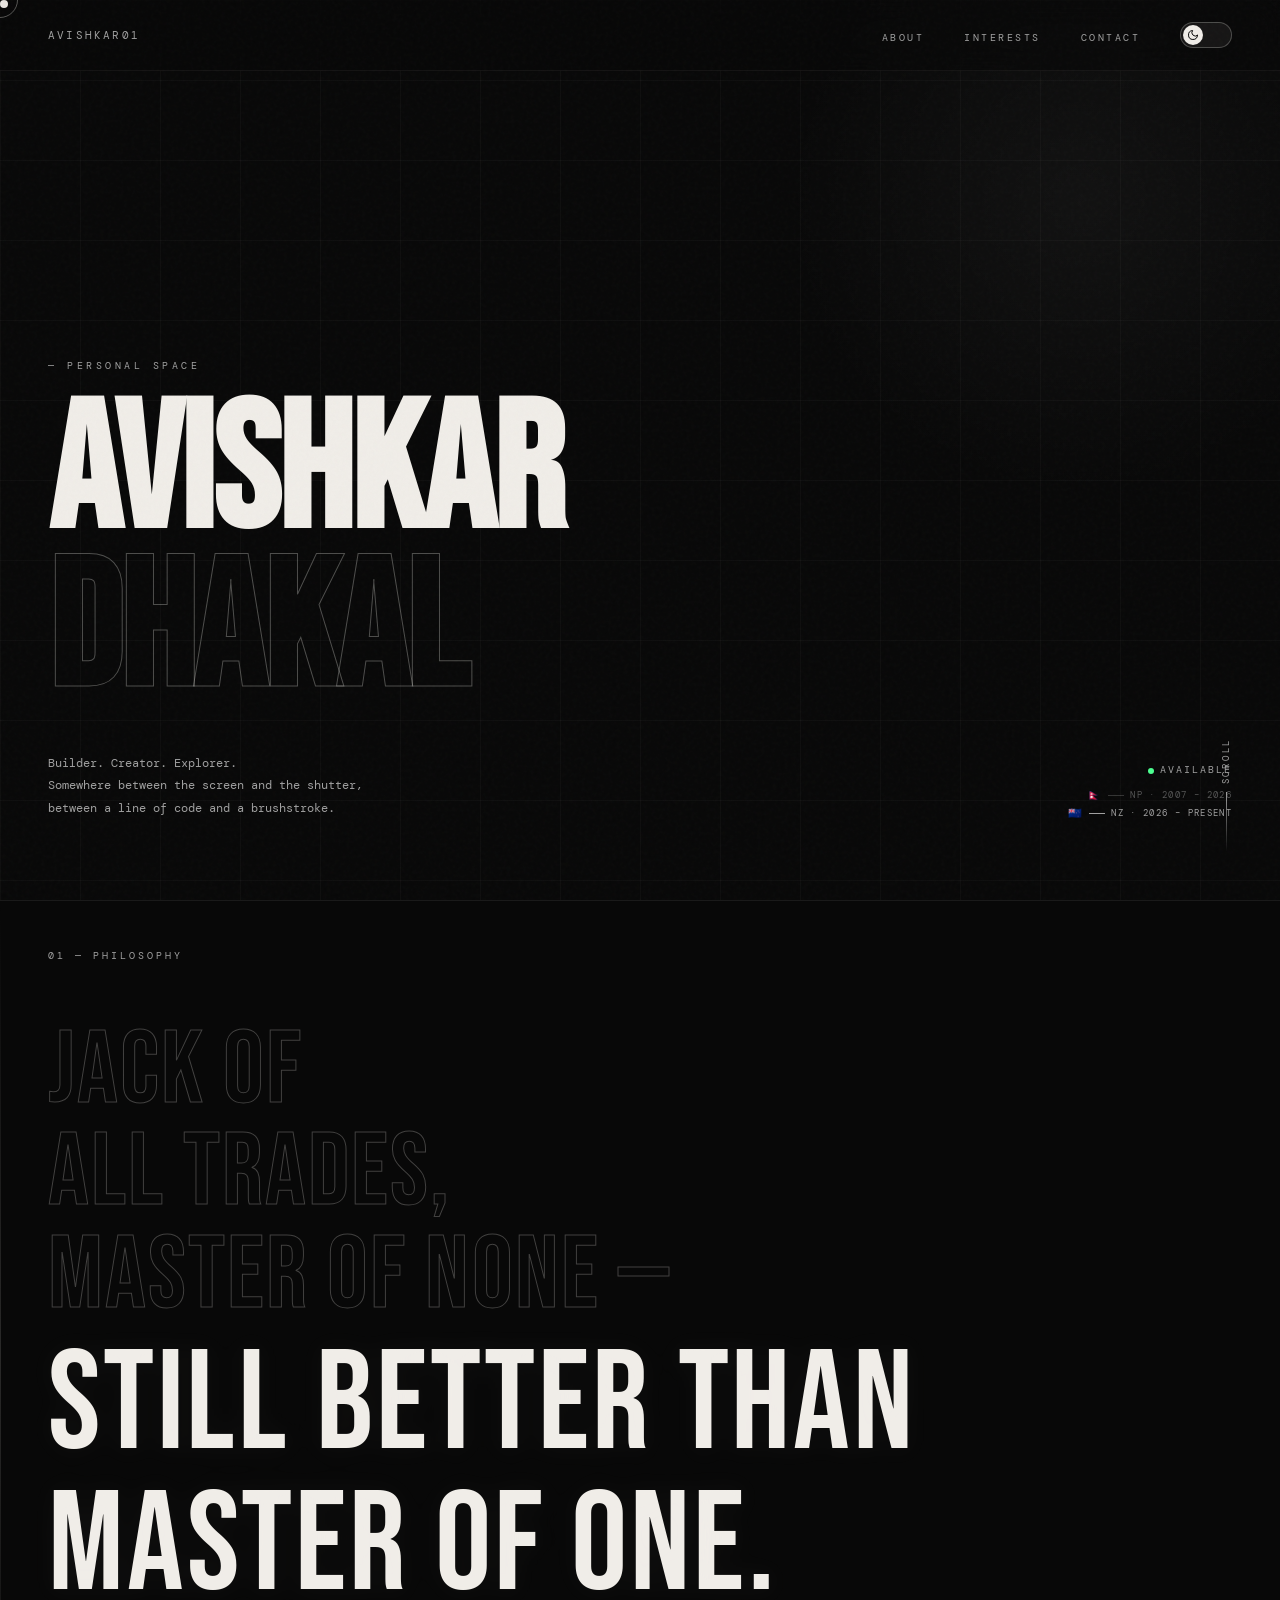
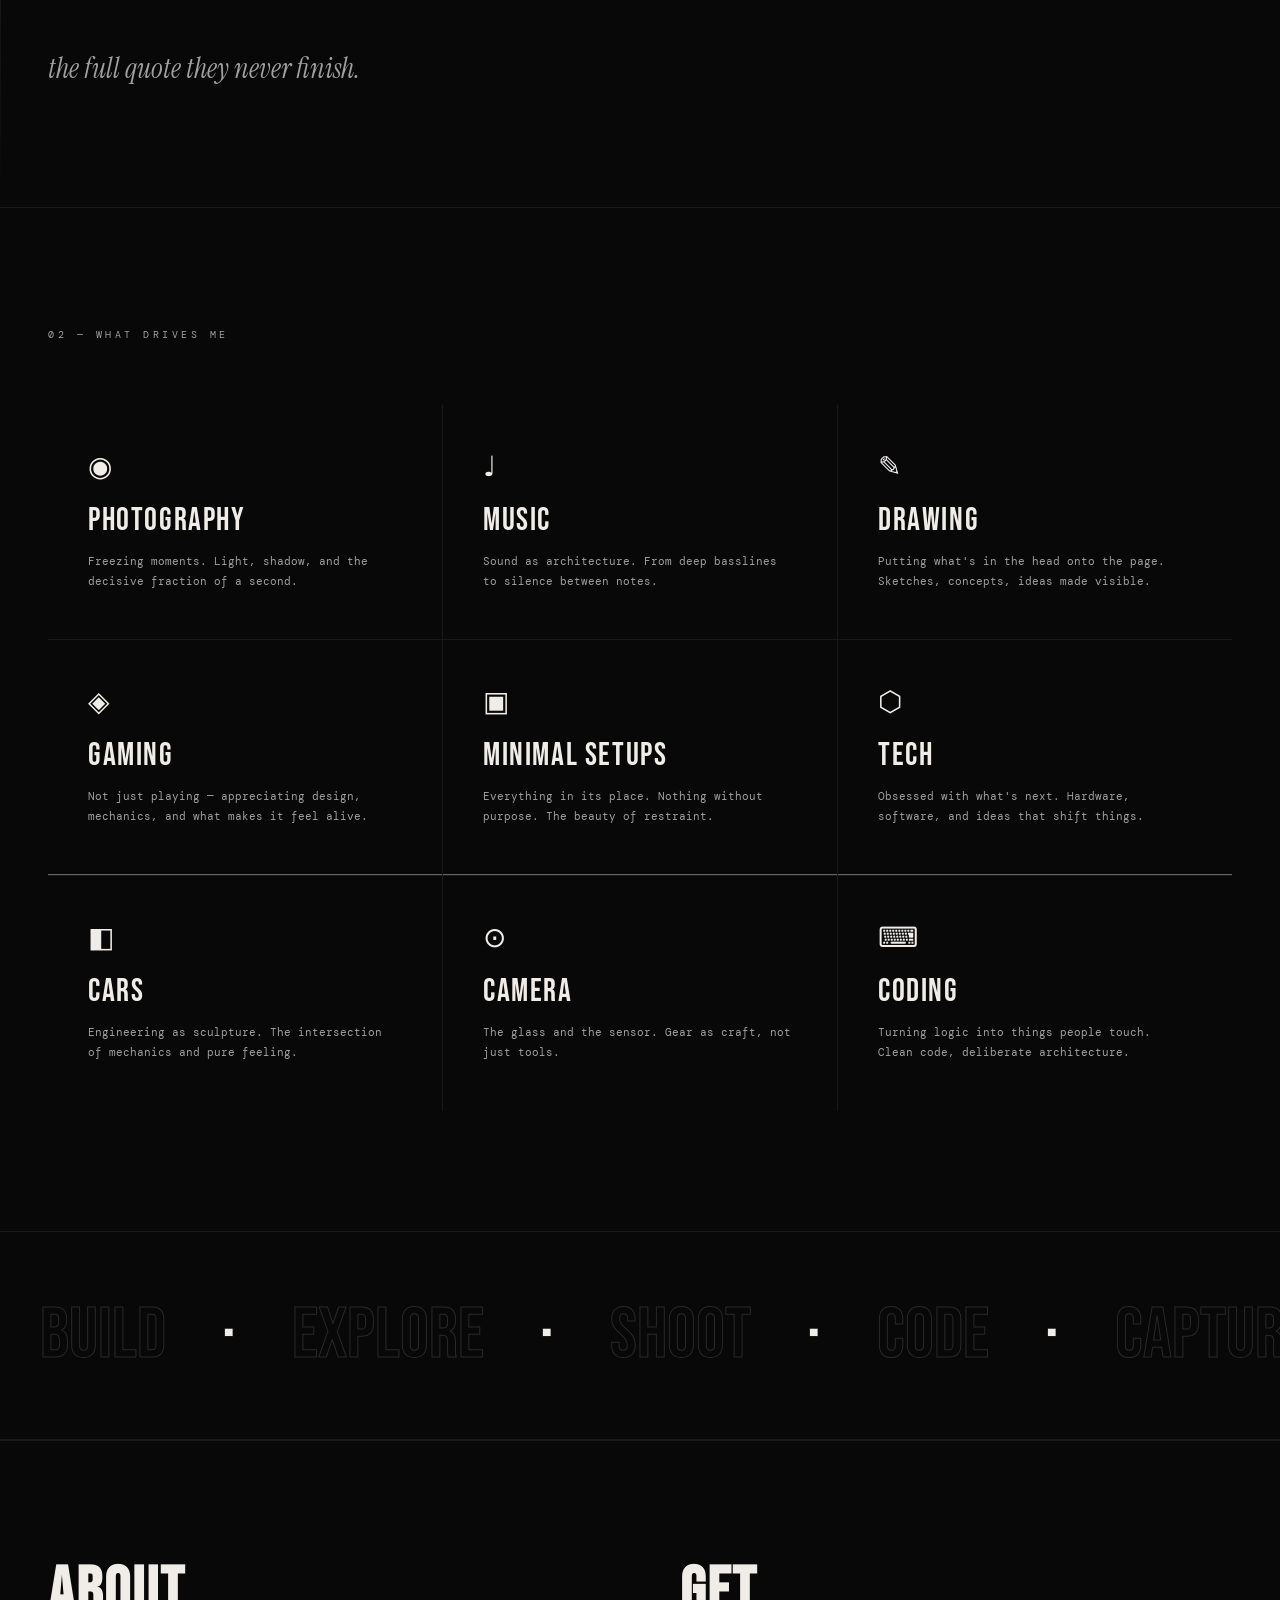
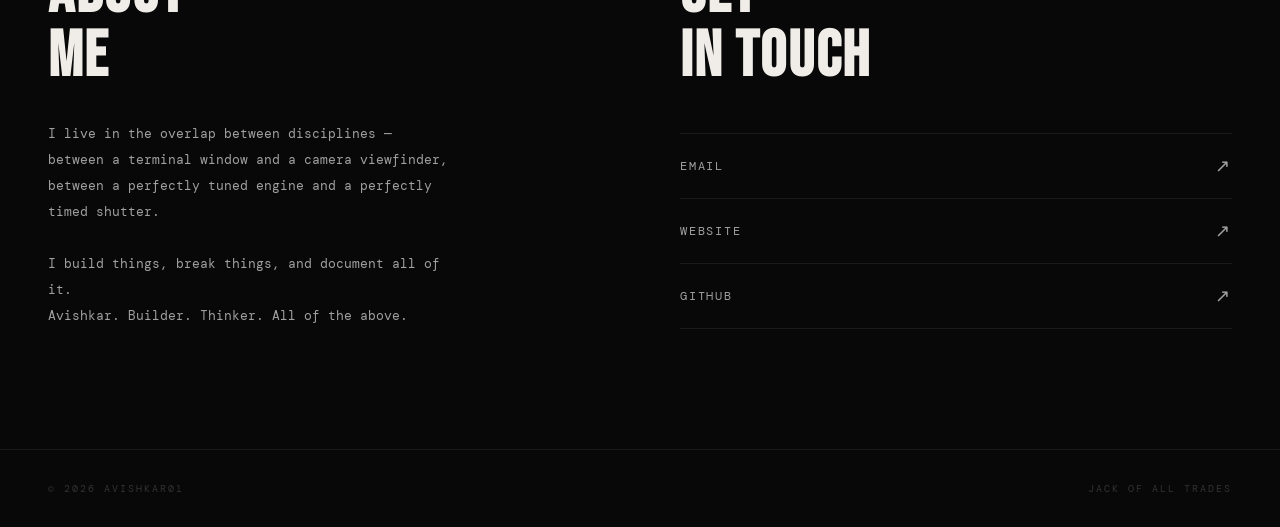
==== commit 80487a7a: "new changes" ====
--- a/index.html
+++ b/index.html
@@ -4,1259 +4,19 @@
 <meta charset="UTF-8" />
 <meta name="viewport" content="width=device-width, initial-scale=1.0" />
 <title>avishkar01</title>
+<!-- apply saved theme before first paint (dark is default) -->
+<script>try{if(localStorage.getItem('theme')==='light')document.documentElement.setAttribute('data-theme','light');}catch(e){}</script>
 <link rel="preconnect" href="https://fonts.googleapis.com">
 <link rel="preconnect" href="https://fonts.gstatic.com" crossorigin>
 <link href="https://fonts.googleapis.com/css2?family=Bebas+Neue&family=DM+Mono:ital,wght@0,300;0,400;0,500;1,300&family=Instrument+Serif:ital@0;1&display=swap" rel="stylesheet">
-<style>
-  *, *::before, *::after { margin: 0; padding: 0; box-sizing: border-box; }
-
-  :root {
-    --black: #080808;
-    --white: #f0ede8;
-    --dim: #a0a0a0;
-    --faint: #1a1a1a;
-    --accent: #e8e0d0;
-  }
-
-  html { scroll-behavior: smooth; }
-
-  body {
-    background: var(--black);
-    color: var(--white);
-    font-family: 'DM Mono', monospace;
-    overflow-x: hidden;
-    cursor: none;
-  }
-
-  /* CUSTOM CURSOR */
-  .cursor {
-    position: fixed;
-    width: 8px; height: 8px;
-    background: var(--white);
-    border-radius: 50%;
-    pointer-events: none;
-    z-index: 9999;
-    transition: transform 0.1s ease;
-    mix-blend-mode: difference;
-  }
-  .cursor-ring {
-    position: fixed;
-    width: 36px; height: 36px;
-    border: 1px solid rgba(240,237,232,0.4);
-    border-radius: 50%;
-    pointer-events: none;
-    z-index: 9998;
-    transition: transform 0.35s cubic-bezier(0.23, 1, 0.32, 1), width 0.3s, height 0.3s, opacity 0.3s;
-    transform: translate(-50%, -50%);
-  }
-  .cursor-ring.hover { width: 60px; height: 60px; opacity: 0.5; }
-
-  /* NOISE OVERLAY */
-  body::before {
-    content: '';
-    position: fixed;
-    inset: 0;
-    background-image: url("data:image/svg+xml,%3Csvg viewBox='0 0 256 256' xmlns='http://www.w3.org/2000/svg'%3E%3Cfilter id='noise'%3E%3CfeTurbulence type='fractalNoise' baseFrequency='0.9' numOctaves='4' stitchTiles='stitch'/%3E%3C/filter%3E%3Crect width='100%25' height='100%25' filter='url(%23noise)' opacity='0.04'/%3E%3C/svg%3E");
-    pointer-events: none;
-    z-index: 1000;
-    opacity: 0.6;
-  }
-
-  /* NAV */
-  nav {
-    position: fixed;
-    top: 0; left: 0; right: 0;
-    z-index: 100;
-    padding: 22px 48px;
-    display: flex;
-    justify-content: space-between;
-    align-items: center;
-    background: rgba(8,8,8,0.55);
-    backdrop-filter: blur(14px);
-    -webkit-backdrop-filter: blur(14px);
-    border-bottom: 1px solid rgba(240,237,232,0.05);
-    transition: transform 0.45s cubic-bezier(0.23, 1, 0.32, 1), opacity 0.45s ease;
-  }
-  nav.nav-hidden {
-    transform: translateY(-110%);
-    opacity: 0;
-  }
-  .nav-logo {
-    font-family: 'DM Mono', monospace;
-    font-size: 11px;
-    letter-spacing: 0.2em;
-    color: var(--dim);
-    text-transform: uppercase;
-  }
-  .nav-links {
-    display: flex;
-    gap: 40px;
-    list-style: none;
-  }
-  .nav-links a {
-    font-size: 10px;
-    letter-spacing: 0.25em;
-    text-transform: uppercase;
-    color: var(--dim);
-    text-decoration: none;
-    transition: color 0.3s;
-    position: relative;
-  }
-  .nav-links a::after {
-    content: '';
-    position: absolute;
-    bottom: -2px; left: 0;
-    width: 0; height: 1px;
-    background: var(--white);
-    transition: width 0.3s;
-  }
-  .nav-links a:hover { color: var(--white); }
-  .nav-links a:hover::after { width: 100%; }
-
-  /* HERO */
-  .hero {
-    min-height: 100vh;
-    display: flex;
-    flex-direction: column;
-    justify-content: flex-end;
-    padding: 0 48px 80px;
-    position: relative;
-    overflow: hidden;
-  }
-
-  .hero::after {
-    content: '';
-    position: absolute;
-    inset: 0;
-    background-image:
-      linear-gradient(rgba(240,237,232,0.03) 1px, transparent 1px),
-      linear-gradient(90deg, rgba(240,237,232,0.03) 1px, transparent 1px);
-    background-size: 80px 80px;
-    pointer-events: none;
-  }
-
-  .orb {
-    position: absolute;
-    width: 600px; height: 600px;
-    border-radius: 50%;
-    background: radial-gradient(circle, rgba(255,255,255,0.04) 0%, transparent 70%);
-    top: -100px; right: -100px;
-    animation: orb-pulse 8s ease-in-out infinite;
-    pointer-events: none;
-  }
-  @keyframes orb-pulse {
-    0%, 100% { transform: scale(1) translate(0, 0); opacity: 0.6; }
-    50% { transform: scale(1.1) translate(-20px, 20px); opacity: 1; }
-  }
-
-  .hero-eyebrow {
-    font-size: 10px;
-    letter-spacing: 0.35em;
-    text-transform: uppercase;
-    color: var(--dim);
-    margin-bottom: 24px;
-    opacity: 0;
-    animation: fade-up 0.8s 0.2s forwards;
-  }
-
-  .hero-name {
-    font-family: 'Bebas Neue', sans-serif;
-    font-size: clamp(80px, 14vw, 200px);
-    line-height: 0.88;
-    letter-spacing: -0.01em;
-    color: var(--white);
-    opacity: 0;
-    animation: fade-up 0.8s 0.4s forwards;
-    position: relative;
-    z-index: 2;
-  }
-  .hero-name span {
-    display: block;
-    color: transparent;
-    -webkit-text-stroke: 1px rgba(240,237,232,0.3);
-  }
-
-  .hero-sub {
-    margin-top: 40px;
-    display: flex;
-    align-items: flex-end;
-    justify-content: space-between;
-    opacity: 0;
-    animation: fade-up 0.8s 0.6s forwards;
-  }
-  .hero-desc {
-    font-size: 12px;
-    line-height: 1.9;
-    color: var(--dim);
-    max-width: 320px;
-  }
-  .hero-status {
-    text-align: right;
-    font-size: 10px;
-    letter-spacing: 0.2em;
-    text-transform: uppercase;
-    color: var(--dim);
-  }
-  .status-dot {
-    display: inline-block;
-    width: 6px; height: 6px;
-    border-radius: 50%;
-    background: #4cff91;
-    margin-right: 6px;
-    animation: blink 2s infinite;
-    vertical-align: middle;
-  }
-  @keyframes blink {
-    0%, 100% { opacity: 1; }
-    50% { opacity: 0.2; }
-  }
-
-  /* LOCATION TIMELINE */
-  .location-timeline {
-    margin-top: 12px;
-    display: flex;
-    flex-direction: column;
-    gap: 4px;
-    align-items: flex-end;
-  }
-  .loc-item {
-    font-size: 9px;
-    letter-spacing: 0.15em;
-    color: #555;
-    display: flex;
-    align-items: center;
-    gap: 6px;
-  }
-  .loc-item.current { color: var(--dim); }
-  .loc-flag { font-size: 11px; }
-  .loc-dash {
-    width: 16px; height: 1px;
-    background: #333;
-    display: inline-block;
-  }
-  .loc-item.current .loc-dash { background: var(--dim); }
-
-  /* QUOTE SECTION */
-  .quote-section {
-    min-height: 100vh;
-    display: flex;
-    align-items: center;
-    padding: 120px 48px;
-    position: relative;
-    overflow: hidden;
-    border-top: 1px solid var(--faint);
-  }
-  .quote-section::before {
-    content: '';
-    position: absolute;
-    left: 0; top: 0; bottom: 0;
-    width: 1px;
-    background: linear-gradient(to bottom, transparent, rgba(240,237,232,0.15), transparent);
-  }
-
-  .quote-number {
-    font-size: 10px;
-    letter-spacing: 0.3em;
-    color: var(--dim);
-    text-transform: uppercase;
-    position: absolute;
-    top: 48px; left: 48px;
-  }
-
-  .quote-container { width: 100%; }
-
-  .quote-line1, .quote-line2, .quote-line3 {
-    font-family: 'Bebas Neue', sans-serif;
-    font-size: clamp(48px, 8vw, 120px);
-    line-height: 1;
-    letter-spacing: 0.02em;
-    color: transparent;
-    -webkit-text-stroke: 1px rgba(240,237,232,0.25);
-    display: block;
-    transform: translateX(-20px);
-    opacity: 0;
-    transition: all 0.9s cubic-bezier(0.23, 1, 0.32, 1);
-  }
-  .quote-line2 { transition-delay: 0.15s; }
-  .quote-line3 { transition-delay: 0.3s; }
-
-  .quote-punch {
-    font-family: 'Bebas Neue', sans-serif;
-    font-size: clamp(64px, 11vw, 160px);
-    line-height: 1;
-    letter-spacing: 0.02em;
-    color: var(--white);
-    display: block;
-    margin-top: 8px;
-    transform: translateX(-20px);
-    opacity: 0;
-    transition: all 0.9s 0.5s cubic-bezier(0.23, 1, 0.32, 1);
-    position: relative;
-  }
-  .quote-punch::before {
-    content: attr(data-text);
-    position: absolute;
-    left: 0; top: 0;
-    color: transparent;
-    -webkit-text-stroke: 1px var(--white);
-    filter: blur(12px);
-    opacity: 0.3;
-    pointer-events: none;
-  }
-
-  .quote-em {
-    font-family: 'Instrument Serif', serif;
-    font-style: italic;
-    font-size: clamp(16px, 2.5vw, 28px);
-    color: var(--dim);
-    margin-top: 32px;
-    display: block;
-    opacity: 0;
-    transform: translateY(10px);
-    transition: all 0.9s 0.7s cubic-bezier(0.23, 1, 0.32, 1);
-  }
-
-  .quote-section.in-view .quote-line1,
-  .quote-section.in-view .quote-line2,
-  .quote-section.in-view .quote-line3,
-  .quote-section.in-view .quote-punch,
-  .quote-section.in-view .quote-em {
-    opacity: 1;
-    transform: translateX(0) translateY(0);
-  }
-
-  /* INTERESTS SECTION */
-  .interests-section {
-    padding: 120px 48px;
-    border-top: 1px solid var(--faint);
-    position: relative;
-  }
-  .section-label {
-    font-size: 10px;
-    letter-spacing: 0.35em;
-    text-transform: uppercase;
-    color: var(--dim);
-    margin-bottom: 64px;
-  }
-
-  .interests-grid {
-    display: grid;
-    grid-template-columns: repeat(3, 1fr);
-    gap: 1px;
-    background: var(--faint);
-  }
-
-  .interest-item {
-    background: var(--black);
-    padding: 48px 40px;
-    position: relative;
-    overflow: hidden;
-    cursor: none;
-    transition: background 0.4s;
-  }
-  .interest-item::before {
-    content: '';
-    position: absolute;
-    inset: 0;
-    background: var(--white);
-    transform: translateY(100%);
-    transition: transform 0.5s cubic-bezier(0.23, 1, 0.32, 1);
-    z-index: 0;
-  }
-  .interest-item:hover::before { transform: translateY(0); }
-  .interest-item:hover .interest-icon,
-  .interest-item:hover .interest-name,
-  .interest-item:hover .interest-desc { color: var(--black); }
-
-  .interest-icon {
-    font-size: 28px;
-    display: block;
-    margin-bottom: 20px;
-    position: relative;
-    z-index: 1;
-    transition: color 0.3s;
-    line-height: 1;
-  }
-  .interest-name {
-    font-family: 'Bebas Neue', sans-serif;
-    font-size: 32px;
-    letter-spacing: 0.05em;
-    color: var(--white);
-    display: block;
-    position: relative;
-    z-index: 1;
-    transition: color 0.3s;
-  }
-  .interest-desc {
-    font-size: 11px;
-    line-height: 1.8;
-    color: var(--dim);
-    margin-top: 12px;
-    display: block;
-    position: relative;
-    z-index: 1;
-    transition: color 0.3s;
-  }
-  .interest-item:hover .interest-desc { color: #444; }
-
-  .interest-click-hint {
-    position: absolute;
-    bottom: 16px; right: 20px;
-    font-size: 9px;
-    letter-spacing: 0.2em;
-    text-transform: uppercase;
-    color: rgba(240,237,232,0.2);
-    z-index: 1;
-    transition: color 0.3s, opacity 0.3s;
-    opacity: 0;
-  }
-  .interest-item:hover .interest-click-hint {
-    color: rgba(0,0,0,0.4);
-    opacity: 1;
-  }
-
-  /* MARQUEE */
-  .marquee-section {
-    padding: 60px 0;
-    border-top: 1px solid var(--faint);
-    border-bottom: 1px solid var(--faint);
-    overflow: hidden;
-  }
-  .marquee-track {
-    display: flex;
-    gap: 0;
-    animation: marquee 20s linear infinite;
-    white-space: nowrap;
-  }
-  .marquee-item {
-    font-family: 'Bebas Neue', sans-serif;
-    font-size: 72px;
-    color: transparent;
-    -webkit-text-stroke: 1px rgba(240,237,232,0.15);
-    padding: 0 40px;
-    flex-shrink: 0;
-    cursor: none;
-    transition: color 0.25s ease, -webkit-text-stroke 0.25s ease, transform 0.35s cubic-bezier(0.23,1,0.32,1), letter-spacing 0.35s cubic-bezier(0.23,1,0.32,1);
-    display: inline-block;
-  }
-  .marquee-item[data-word]:hover {
-    color: var(--white);
-    -webkit-text-stroke: 1px transparent;
-    transform: translateY(-10px) scaleX(1.04);
-    letter-spacing: 0.12em;
-  }
-  .marquee-item.filled {
-    color: var(--white);
-    -webkit-text-stroke: none;
-    padding: 0 16px;
-    transition: opacity 0.25s;
-  }
-  .marquee-track.paused { animation-play-state: paused; }
-  @keyframes marquee {
-    from { transform: translateX(0); }
-    to { transform: translateX(-50%); }
-  }
-
-  /* ABOUT / CONTACT */
-  .bottom-section {
-    padding: 120px 48px;
-    display: grid;
-    grid-template-columns: 1fr 1fr;
-    gap: 80px;
-    border-top: 1px solid var(--faint);
-  }
-
-  .about-block h2 {
-    font-family: 'Bebas Neue', sans-serif;
-    font-size: 64px;
-    letter-spacing: 0.03em;
-    color: var(--white);
-    margin-bottom: 32px;
-    line-height: 1;
-  }
-  .about-block p {
-    font-size: 13px;
-    line-height: 2;
-    color: var(--dim);
-    max-width: 400px;
-  }
-
-  .contact-block {
-    display: flex;
-    flex-direction: column;
-    justify-content: space-between;
-  }
-  .contact-block h2 {
-    font-family: 'Bebas Neue', sans-serif;
-    font-size: 64px;
-    letter-spacing: 0.03em;
-    color: var(--white);
-    margin-bottom: 32px;
-    line-height: 1;
-  }
-
-  .contact-links { list-style: none; }
-  .contact-links li { border-top: 1px solid var(--faint); padding: 20px 0; }
-  .contact-links li:last-child { border-bottom: 1px solid var(--faint); }
-  .contact-links a {
-    display: flex;
-    justify-content: space-between;
-    align-items: center;
-    font-size: 12px;
-    letter-spacing: 0.15em;
-    text-transform: uppercase;
-    color: var(--dim);
-    text-decoration: none;
-    transition: color 0.3s;
-  }
-  .contact-links a:hover { color: var(--white); }
-  .contact-links a span { font-size: 18px; transition: transform 0.3s; }
-  .contact-links a:hover span { transform: translate(4px, -4px); }
-
-  /* FOOTER */
-  footer {
-    padding: 32px 48px;
-    border-top: 1px solid var(--faint);
-    display: flex;
-    justify-content: space-between;
-    align-items: center;
-  }
-  .footer-left, .footer-right {
-    font-size: 10px;
-    letter-spacing: 0.2em;
-    text-transform: uppercase;
-    color: #333;
-  }
-
-  /* SCROLL INDICATOR */
-  .scroll-indicator {
-    position: absolute;
-    right: 48px; bottom: 48px;
-    display: flex;
-    flex-direction: column;
-    align-items: center;
-    gap: 8px;
-    opacity: 0;
-    animation: fade-up 0.8s 1s forwards;
-  }
-  .scroll-text {
-    font-size: 9px;
-    letter-spacing: 0.3em;
-    text-transform: uppercase;
-    color: var(--dim);
-    writing-mode: vertical-rl;
-    transform: rotate(180deg);
-  }
-  .scroll-line {
-    width: 1px; height: 60px;
-    background: linear-gradient(to bottom, var(--dim), transparent);
-    animation: scroll-drop 2s 1.5s ease-in-out infinite;
-  }
-  @keyframes scroll-drop {
-    0% { transform: scaleY(0); transform-origin: top; }
-    50% { transform: scaleY(1); transform-origin: top; }
-    51% { transform: scaleY(1); transform-origin: bottom; }
-    100% { transform: scaleY(0); transform-origin: bottom; }
-  }
-
-  @keyframes fade-up {
-    from { opacity: 0; transform: translateY(24px); }
-    to { opacity: 1; transform: translateY(0); }
-  }
-
-  /* ===================== OS-STYLE POPUP WINDOW ===================== */
-  .popup-overlay {
-    position: fixed;
-    inset: 0;
-    background: rgba(0,0,0,0.85);
-    backdrop-filter: blur(8px);
-    z-index: 5000;
-    display: flex;
-    align-items: center;
-    justify-content: center;
-    opacity: 0;
-    pointer-events: none;
-    transition: opacity 0.3s ease;
-  }
-  .popup-overlay.active {
-    opacity: 1;
-    pointer-events: all;
-  }
-
-  .popup-window {
-    background: #111;
-    border: 1px solid #2a2a2a;
-    border-radius: 12px;
-    width: min(900px, 92vw);
-    max-height: 85vh;
-    display: flex;
-    flex-direction: column;
-    box-shadow: 0 40px 120px rgba(0,0,0,0.8), 0 0 0 1px rgba(255,255,255,0.04);
-    transform: scale(0.96) translateY(12px);
-    transition: transform 0.35s cubic-bezier(0.23, 1, 0.32, 1);
-    overflow: hidden;
-  }
-  .popup-overlay.active .popup-window {
-    transform: scale(1) translateY(0);
-  }
-
-  /* TITLEBAR */
-  .popup-titlebar {
-    padding: 14px 20px;
-    background: #161616;
-    border-bottom: 1px solid #222;
-    display: flex;
-    align-items: center;
-    gap: 12px;
-    flex-shrink: 0;
-    user-select: none;
-  }
-  .titlebar-dots {
-    display: flex;
-    gap: 7px;
-  }
-  .dot {
-    width: 12px; height: 12px;
-    border-radius: 50%;
-  }
-  .dot-red { background: #ff5f57; cursor: pointer; }
-  .dot-yellow { background: #febc2e; }
-  .dot-green { background: #28c840; }
-  .dot-red:hover { filter: brightness(1.2); }
-  .titlebar-title {
-    flex: 1;
-    text-align: center;
-    font-size: 11px;
-    letter-spacing: 0.15em;
-    text-transform: uppercase;
-    color: #666;
-  }
-  .titlebar-spacer { width: 52px; }
-
-  /* POPUP CONTENT */
-  .popup-body {
-    overflow-y: auto;
-    flex: 1;
-    padding: 40px;
-    scrollbar-width: thin;
-    scrollbar-color: #2a2a2a transparent;
-  }
-  .popup-body::-webkit-scrollbar { width: 4px; }
-  .popup-body::-webkit-scrollbar-track { background: transparent; }
-  .popup-body::-webkit-scrollbar-thumb { background: #2a2a2a; border-radius: 2px; }
-
-  /* POPUP GRID - for images etc */
-  .popup-grid {
-    display: grid;
-    grid-template-columns: repeat(auto-fill, minmax(220px, 1fr));
-    gap: 16px;
-  }
-  .popup-card {
-    background: #161616;
-    border: 1px solid #222;
-    border-radius: 8px;
-    padding: 24px;
-    transition: border-color 0.3s, background 0.3s;
-    cursor: none;
-  }
-  .popup-card:hover {
-    border-color: #444;
-    background: #1a1a1a;
-  }
-  .popup-card-label {
-    font-size: 10px;
-    letter-spacing: 0.2em;
-    text-transform: uppercase;
-    color: #555;
-    margin-bottom: 8px;
-  }
-  .popup-card-title {
-    font-family: 'Bebas Neue', sans-serif;
-    font-size: 22px;
-    color: var(--white);
-    letter-spacing: 0.05em;
-  }
-  .popup-card-sub {
-    font-size: 10px;
-    color: var(--dim);
-    margin-top: 6px;
-    line-height: 1.6;
-  }
-  .popup-section-title {
-    font-family: 'Bebas Neue', sans-serif;
-    font-size: 36px;
-    color: var(--white);
-    letter-spacing: 0.05em;
-    margin-bottom: 8px;
-  }
-  .popup-section-desc {
-    font-size: 11px;
-    color: var(--dim);
-    line-height: 1.8;
-    margin-bottom: 32px;
-    max-width: 520px;
-  }
-
-  /* CODE POPUP */
-  .code-card {
-    background: #0d0d0d;
-    border: 1px solid #222;
-    border-radius: 8px;
-    overflow: hidden;
-    transition: border-color 0.3s;
-    cursor: none;
-  }
-  .code-card:hover { border-color: #3a3a3a; }
-  .code-card-header {
-    padding: 10px 16px;
-    background: #161616;
-    border-bottom: 1px solid #1e1e1e;
-    display: flex;
-    align-items: center;
-    gap: 8px;
-  }
-  .code-lang-dot {
-    width: 8px; height: 8px;
-    border-radius: 50%;
-    flex-shrink: 0;
-  }
-  .code-card-name {
-    font-size: 10px;
-    letter-spacing: 0.12em;
-    color: #666;
-    flex: 1;
-  }
-  .code-card-body {
-    padding: 16px;
-    font-family: 'DM Mono', monospace;
-    font-size: 11px;
-    color: #888;
-    line-height: 1.7;
-  }
-  .code-card-body .kw { color: #c792ea; }
-  .code-card-body .fn { color: #82aaff; }
-  .code-card-body .str { color: #c3e88d; }
-  .code-card-body .cm { color: #546e7a; }
-  .code-card-body .num { color: #f78c6c; }
-  .code-card-footer {
-    padding: 10px 16px;
-    border-top: 1px solid #1a1a1a;
-    display: flex;
-    justify-content: space-between;
-    align-items: center;
-  }
-  .code-tag {
-    font-size: 9px;
-    letter-spacing: 0.15em;
-    text-transform: uppercase;
-    padding: 3px 8px;
-    border: 1px solid #2a2a2a;
-    border-radius: 20px;
-    color: #555;
-  }
-
-  /* GAME LIST */
-  .game-list { display: flex; flex-direction: column; gap: 1px; background: #1a1a1a; }
-  .game-row {
-    background: #0f0f0f;
-    padding: 20px 24px;
-    display: grid;
-    grid-template-columns: 1fr auto auto;
-    align-items: center;
-    gap: 24px;
-    transition: background 0.2s;
-    cursor: none;
-  }
-  .game-row:hover { background: #161616; }
-  .game-row-name {
-    font-family: 'Bebas Neue', sans-serif;
-    font-size: 24px;
-    color: var(--white);
-    letter-spacing: 0.05em;
-  }
-  .game-row-platform {
-    font-size: 9px;
-    letter-spacing: 0.15em;
-    text-transform: uppercase;
-    color: #555;
-    text-align: right;
-  }
-  .game-row-years {
-    font-size: 10px;
-    letter-spacing: 0.1em;
-    color: var(--dim);
-    white-space: nowrap;
-  }
-  .game-genre-tag {
-    font-size: 8px;
-    letter-spacing: 0.15em;
-    text-transform: uppercase;
-    color: #555;
-    margin-top: 2px;
-    display: block;
-  }
-
-  /* DRAWING / PHOTO / CARS / MUSIC / TECH grid */
-  .media-grid {
-    display: grid;
-    grid-template-columns: repeat(auto-fill, minmax(200px, 1fr));
-    gap: 12px;
-  }
-  .media-card {
-    background: #161616;
-    border: 1px solid #222;
-    border-radius: 8px;
-    aspect-ratio: 1;
-    overflow: hidden;
-    position: relative;
-    cursor: none;
-    transition: border-color 0.3s;
-  }
-  .media-card:hover { border-color: #444; }
-  .media-card-placeholder {
-    width: 100%; height: 100%;
-    display: flex;
-    flex-direction: column;
-    align-items: center;
-    justify-content: center;
-    gap: 12px;
-    color: #333;
-    transition: color 0.3s;
-  }
-  .media-card:hover .media-card-placeholder { color: #555; }
-  .media-card-placeholder-icon { font-size: 32px; }
-  .media-card-placeholder-text {
-    font-size: 9px;
-    letter-spacing: 0.2em;
-    text-transform: uppercase;
-    text-align: center;
-    line-height: 1.6;
-  }
-  .media-card-label {
-    position: absolute;
-    bottom: 0; left: 0; right: 0;
-    padding: 20px 16px 14px;
-    background: linear-gradient(to top, rgba(0,0,0,0.9), transparent);
-    font-size: 10px;
-    letter-spacing: 0.12em;
-    text-transform: uppercase;
-    color: var(--dim);
-  }
-
-  /* CAMERA CARD — clickable to 3D page */
-  .camera-card {
-    background: #161616;
-    border: 1px solid #222;
-    border-radius: 8px;
-    padding: 28px 24px;
-    transition: border-color 0.3s, background 0.3s;
-    cursor: none;
-    position: relative;
-    overflow: hidden;
-    text-decoration: none;
-    display: block;
-  }
-  .camera-card:hover {
-    border-color: #444;
-    background: #1a1a1a;
-  }
-  .camera-icon-large {
-    font-size: 48px;
-    margin-bottom: 16px;
-    display: block;
-    filter: grayscale(1);
-    transition: filter 0.3s;
-  }
-  .camera-card:hover .camera-icon-large { filter: none; }
-  .camera-card-name {
-    font-family: 'Bebas Neue', sans-serif;
-    font-size: 28px;
-    color: var(--white);
-    letter-spacing: 0.05em;
-  }
-  .camera-card-spec {
-    font-size: 10px;
-    color: #555;
-    margin-top: 6px;
-    line-height: 1.7;
-  }
-  .camera-3d-hint {
-    position: absolute;
-    top: 16px; right: 16px;
-    font-size: 8px;
-    letter-spacing: 0.2em;
-    text-transform: uppercase;
-    color: #333;
-    border: 1px solid #2a2a2a;
-    padding: 4px 8px;
-    border-radius: 20px;
-    transition: color 0.3s, border-color 0.3s;
-  }
-  .camera-card:hover .camera-3d-hint { color: var(--dim); border-color: #444; }
-
-  /* SETUP IN PROGRESS */
-  .setup-wip {
-    display: flex;
-    flex-direction: column;
-    align-items: center;
-    justify-content: center;
-    min-height: 300px;
-    text-align: center;
-    gap: 20px;
-  }
-  .setup-wip-icon { font-size: 48px; opacity: 0.3; }
-  .setup-wip-text {
-    font-family: 'Bebas Neue', sans-serif;
-    font-size: 48px;
-    color: transparent;
-    -webkit-text-stroke: 1px rgba(240,237,232,0.2);
-    letter-spacing: 0.1em;
-  }
-  .setup-wip-sub {
-    font-size: 11px;
-    color: #444;
-    letter-spacing: 0.2em;
-    text-transform: uppercase;
-  }
-  .setup-progress {
-    width: 200px;
-    height: 1px;
-    background: #1a1a1a;
-    position: relative;
-    overflow: hidden;
-  }
-  .setup-progress-bar {
-    position: absolute;
-    left: 0; top: 0;
-    height: 100%;
-    width: 60%;
-    background: linear-gradient(to right, transparent, var(--dim), transparent);
-    animation: progress-shimmer 2s ease-in-out infinite;
-  }
-  @keyframes progress-shimmer {
-    0% { transform: translateX(-100%); }
-    100% { transform: translateX(200%); }
-  }
-
-  /* CARS GRID */
-  .cars-grid {
-    display: grid;
-    grid-template-columns: repeat(2, 1fr);
-    gap: 12px;
-  }
-  .car-card {
-    position: relative;
-    border-radius: 8px;
-    overflow: hidden;
-    cursor: none;
-    background: #111;
-    border: 1px solid #1e1e1e;
-    transition: border-color 0.3s;
-  }
-  .car-card:hover { border-color: #333; }
-  .car-card--wide { grid-column: 1 / -1; }
-  .car-photo-wrap {
-    position: relative;
-    width: 100%;
-    aspect-ratio: 16/9;
-    overflow: hidden;
-  }
-  .car-card--wide .car-photo-wrap { aspect-ratio: 21/9; }
-  .car-photo {
-    width: 100%; height: 100%;
-    object-fit: cover;
-    display: block;
-    filter: grayscale(1) brightness(0.7);
-    transition: filter 0.6s ease, transform 0.6s ease;
-  }
-  .car-card:hover .car-photo {
-    filter: grayscale(0.2) brightness(0.85);
-    transform: scale(1.04);
-  }
-  .car-photo-overlay {
-    position: absolute;
-    inset: 0;
-    background: linear-gradient(to top, rgba(0,0,0,0.85) 0%, rgba(0,0,0,0.1) 60%, transparent 100%);
-  }
-  .car-info {
-    position: absolute;
-    bottom: 0; left: 0; right: 0;
-    padding: 20px 20px 18px;
-  }
-  .car-name {
-    font-family: 'Bebas Neue', sans-serif;
-    font-size: 26px;
-    color: var(--white);
-    letter-spacing: 0.05em;
-    line-height: 1;
-  }
-  .car-card--wide .car-name { font-size: 32px; }
-  .car-spec {
-    font-size: 10px;
-    color: var(--dim);
-    letter-spacing: 0.15em;
-    margin-top: 4px;
-    text-transform: uppercase;
-  }
-
-  /* CAMERA 3D EMBED */
-  .camera-3d-section { margin-top: 32px; }
-  .camera-3d-header {
-    display: flex;
-    align-items: center;
-    gap: 12px;
-    margin-bottom: 16px;
-  }
-  .camera-3d-title {
-    font-family: 'Bebas Neue', sans-serif;
-    font-size: 28px;
-    color: var(--white);
-    letter-spacing: 0.05em;
-  }
-  .camera-3d-badge {
-    font-size: 8px;
-    letter-spacing: 0.2em;
-    text-transform: uppercase;
-    color: #4cff91;
-    border: 1px solid #4cff9140;
-    padding: 3px 8px;
-    border-radius: 20px;
-  }
-  .camera-embed-wrap {
-    width: 100%;
-    aspect-ratio: 16/9;
-    border-radius: 8px;
-    overflow: hidden;
-    border: 1px solid #222;
-    background: #0a0a0a;
-    position: relative;
-  }
-  .camera-embed-wrap iframe {
-    width: 100%;
-    height: 100%;
-    border: none;
-    display: block;
-  }
-  .camera-embed-hint {
-    font-size: 9px;
-    color: #333;
-    letter-spacing: 0.15em;
-    text-transform: uppercase;
-    text-align: center;
-    margin-top: 10px;
-  }
-  .camera-specs-row {
-    display: flex;
-    gap: 12px;
-    margin-top: 20px;
-    flex-wrap: wrap;
-  }
-  .camera-spec-pill {
-    font-size: 9px;
-    letter-spacing: 0.15em;
-    text-transform: uppercase;
-    color: #555;
-    border: 1px solid #222;
-    padding: 6px 14px;
-    border-radius: 20px;
-  }
-
-  /* MOBILE */
-  @media (max-width: 768px) {
-    nav { padding: 24px; }
-    .nav-links { gap: 24px; }
-    .hero { padding: 0 24px 60px; }
-    .hero-sub { flex-direction: column; align-items: flex-start; gap: 24px; }
-    .quote-section { padding: 80px 24px; }
-    .quote-number { left: 24px; }
-    .interests-section { padding: 80px 24px; }
-    .interests-grid { grid-template-columns: 1fr; }
-    .bottom-section { grid-template-columns: 1fr; padding: 80px 24px; gap: 60px; }
-    footer { padding: 24px; flex-direction: column; gap: 8px; text-align: center; }
-    .scroll-indicator { right: 24px; }
-    .popup-body { padding: 24px; }
-    .popup-grid { grid-template-columns: 1fr 1fr; }
-    .media-grid { grid-template-columns: 1fr 1fr; }
-  }
-
-  /* ===================== LOADER ===================== */
-  #loader {
-    position: fixed;
-    inset: 0;
-    background: var(--black);
-    z-index: 99999;
-    display: flex;
-    flex-direction: column;
-    align-items: center;
-    justify-content: center;
-    gap: 0;
-    transition: opacity 0.7s cubic-bezier(0.23,1,0.32,1), visibility 0.7s;
-  }
-  #loader.loader-out {
-    opacity: 0;
-    visibility: hidden;
-    pointer-events: none;
-  }
-  .loader-name {
-    font-family: 'Bebas Neue', sans-serif;
-    font-size: clamp(48px, 10vw, 120px);
-    letter-spacing: 0.08em;
-    color: transparent;
-    -webkit-text-stroke: 1px rgba(240,237,232,0.15);
-    line-height: 1;
-    position: relative;
-    overflow: hidden;
-    user-select: none;
-  }
-  .loader-name-fill {
-    position: absolute;
-    inset: 0;
-    color: var(--white);
-    -webkit-text-stroke: 0px;
-    clip-path: inset(0 100% 0 0);
-    transition: clip-path 1.4s cubic-bezier(0.77, 0, 0.18, 1);
-    display: flex;
-    align-items: center;
-    justify-content: center;
-    font-family: 'Bebas Neue', sans-serif;
-    font-size: clamp(48px, 10vw, 120px);
-    letter-spacing: 0.08em;
-    white-space: nowrap;
-  }
-  #loader.loader-animate .loader-name-fill {
-    clip-path: inset(0 0% 0 0);
-  }
-  .loader-line {
-    width: 0;
-    height: 1px;
-    background: linear-gradient(to right, transparent, rgba(240,237,232,0.4), transparent);
-    margin-top: 20px;
-    transition: width 1s 0.3s cubic-bezier(0.77, 0, 0.18, 1);
-  }
-  #loader.loader-animate .loader-line { width: min(380px, 60vw); }
-  .loader-sub {
-    font-size: 9px;
-    letter-spacing: 0.45em;
-    text-transform: uppercase;
-    color: var(--dim);
-    margin-top: 14px;
-    opacity: 0;
-    transform: translateY(6px);
-    transition: opacity 0.6s 0.8s ease, transform 0.6s 0.8s ease;
-  }
-  #loader.loader-animate .loader-sub { opacity: 1; transform: translateY(0); }
-  .loader-counter {
-    position: absolute;
-    bottom: 40px;
-    right: 48px;
-    font-size: 10px;
-    letter-spacing: 0.2em;
-    color: #2a2a2a;
-    font-family: 'DM Mono', monospace;
-    transition: color 0.3s;
-  }
-  #loader.loader-animate .loader-counter { color: #444; }
-  .loader-corner {
-    position: absolute;
-    top: 32px;
-    left: 48px;
-    font-size: 9px;
-    letter-spacing: 0.25em;
-    text-transform: uppercase;
-    color: #1e1e1e;
-    transition: color 0.6s 0.4s;
-  }
-  #loader.loader-animate .loader-corner { color: #333; }
-
-  /* CAM KIT CARD */
-  .cam-kit-grid {
-    display: grid;
-    grid-template-columns: repeat(auto-fill, minmax(260px, 1fr));
-    gap: 16px;
-  }
-  .cam-kit-card {
-    display: block;
-    text-decoration: none;
-    border-radius: 10px;
-    overflow: hidden;
-    border: 1px solid #222;
-    background: #111;
-    transition: border-color 0.3s, transform 0.35s cubic-bezier(0.23,1,0.32,1);
-    cursor: none;
-  }
-  .cam-kit-card:hover { border-color: #3a3a3a; transform: translateY(-4px); }
-  .cam-kit-photo-wrap {
-    position: relative;
-    aspect-ratio: 4/3;
-    overflow: hidden;
-  }
-  .cam-kit-photo {
-    width: 100%; height: 100%;
-    object-fit: cover;
-    display: block;
-    filter: grayscale(0.5) brightness(0.7);
-    transition: filter 0.5s, transform 0.5s;
-  }
-  .cam-kit-card:hover .cam-kit-photo { filter: grayscale(0.05) brightness(0.88); transform: scale(1.04); }
-  .cam-kit-overlay {
-    position: absolute;
-    inset: 0;
-    background: linear-gradient(to top, rgba(0,0,0,0.85) 0%, transparent 55%);
-  }
-  .cam-kit-badge {
-    position: absolute;
-    top: 12px; right: 12px;
-    font-size: 8px;
-    letter-spacing: 0.2em;
-    text-transform: uppercase;
-    color: #4cff91;
-    background: rgba(0,0,0,0.55);
-    border: 1px solid rgba(76,255,145,0.25);
-    padding: 4px 10px 4px 8px;
-    border-radius: 20px;
-    display: flex;
-    align-items: center;
-    gap: 6px;
-    backdrop-filter: blur(6px);
-  }
-  .cam-kit-badge-dot {
-    width: 5px; height: 5px;
-    border-radius: 50%;
-    background: #4cff91;
-    animation: blink 2s infinite;
-    flex-shrink: 0;
-  }
-  .cam-kit-info { padding: 18px 20px 22px; }
-  .cam-kit-name {
-    font-family: 'Bebas Neue', sans-serif;
-    font-size: 30px;
-    color: var(--white);
-    letter-spacing: 0.05em;
-    line-height: 1;
-  }
-  .cam-kit-spec {
-    font-size: 10px;
-    color: #555;
-    letter-spacing: 0.12em;
-    text-transform: uppercase;
-    margin-top: 6px;
-  }
-  .cam-kit-hint {
-    font-size: 9px;
-    color: #2a2a2a;
-    letter-spacing: 0.15em;
-    text-transform: uppercase;
-    margin-top: 14px;
-    transition: color 0.3s;
-  }
-  .cam-kit-card:hover .cam-kit-hint { color: var(--dim); }
-
-</style>
+<link rel="stylesheet" href="main.css">
+<link rel="stylesheet" href="theme.css">
 </head>
 <body>
 
 <!-- ===================== LOADER ===================== -->
 <div id="loader">
+  <div class="shatter-grid" id="shatterGrid"></div>
   <div class="loader-corner">avishkar01 — personal space</div>
   <div class="loader-name">
     AVISHKAR
@@ -1290,11 +50,19 @@
 <!-- NAV -->
 <nav>
   <div class="nav-logo">avishkar01</div>
-  <ul class="nav-links">
-    <li><a href="#about">about</a></li>
-    <li><a href="#interests">interests</a></li>
-    <li><a href="#contact">contact</a></li>
-  </ul>
+  <div class="nav-right">
+    <ul class="nav-links">
+      <li><a href="#about">about</a></li>
+      <li><a href="#interests">interests</a></li>
+      <li><a href="#contact">contact</a></li>
+    </ul>
+    <button class="theme-toggle" id="themeToggle" type="button" role="switch" aria-checked="false" aria-label="Toggle light theme">
+      <span class="tt-thumb">
+        <svg class="tt-moon" viewBox="0 0 24 24"><path d="M21 12.8A9 9 0 1 1 11.2 3a7 7 0 0 0 9.8 9.8z"/></svg>
+        <svg class="tt-sun" viewBox="0 0 24 24"><circle cx="12" cy="12" r="4"/><path d="M12 2v2M12 20v2M4.9 4.9l1.4 1.4M17.7 17.7l1.4 1.4M2 12h2M20 12h2M4.9 19.1l1.4-1.4M17.7 6.3l1.4-1.4"/></svg>
+      </span>
+    </button>
+  </div>
 </nav>
 
 <!-- HERO -->
@@ -1349,67 +117,66 @@
 <section class="interests-section" id="interests">
   <p class="section-label">02 — what drives me</p>
   <div class="interests-grid">
+    <div class="interest-item" data-popup="photography">
+      <span class="interest-icon">◉</span>
+      <span class="interest-name">Photography</span>
+      <span class="interest-desc">Freezing moments. Light, shadow, and the decisive fraction of a second.</span>
+      <span class="interest-click-hint">click to open ↗</span>
+    </div>
+
+    <div class="interest-item" data-popup="music">
+      <span class="interest-icon">♩</span>
+      <span class="interest-name">Music</span>
+      <span class="interest-desc">Sound as architecture. From deep basslines to silence between notes.</span>
+      <span class="interest-click-hint">click to open ↗</span>
+    </div>
+
+    <div class="interest-item" data-popup="drawing">
+      <span class="interest-icon">✎</span>
+      <span class="interest-name">Drawing</span>
+      <span class="interest-desc">Putting what's in the head onto the page. Sketches, concepts, ideas made visible.</span>
+      <span class="interest-click-hint">click to open ↗</span>
+    </div>
+
+    <div class="interest-item" data-popup="gaming">
+      <span class="interest-icon">◈</span>
+      <span class="interest-name">Gaming</span>
+      <span class="interest-desc">Not just playing — appreciating design, mechanics, and what makes it feel alive.</span>
+      <span class="interest-click-hint">click to open ↗</span>
+    </div>
+
+    <div class="interest-item" data-popup="setup">
+      <span class="interest-icon">▣</span>
+      <span class="interest-name">Minimal Setups</span>
+      <span class="interest-desc">Everything in its place. Nothing without purpose. The beauty of restraint.</span>
+      <span class="interest-click-hint">click to open ↗</span>
+    </div>
+
+    <div class="interest-item" data-popup="tech">
+      <span class="interest-icon">⬡</span>
+      <span class="interest-name">Tech</span>
+      <span class="interest-desc">Obsessed with what's next. Hardware, software, and ideas that shift things.</span>
+      <span class="interest-click-hint">click to open ↗</span>
+    </div>
+
+    <div class="interest-item" data-popup="cars">
+      <span class="interest-icon">◧</span>
+      <span class="interest-name">Cars</span>
+      <span class="interest-desc">Engineering as sculpture. The intersection of mechanics and pure feeling.</span>
+      <span class="interest-click-hint">click to open ↗</span>
+    </div>
+
+    <div class="interest-item" data-popup="camera">
+      <span class="interest-icon">⊙</span>
+      <span class="interest-name">Camera</span>
+      <span class="interest-desc">The glass and the sensor. Gear as craft, not just tools.</span>
+      <span class="interest-click-hint">click to open ↗</span>
+    </div>
 
     <div class="interest-item" data-popup="coding">
       <span class="interest-icon">⌨</span>
       <span class="interest-name">Coding</span>
       <span class="interest-desc">Turning logic into things people touch. Clean code, deliberate architecture.</span>
-      <span class="interest-click-hint">click to open ↗</span>
-    </div>
-
-    <div class="interest-item" data-popup="gaming">
-      <span class="interest-icon">◈</span>
-      <span class="interest-name">Gaming</span>
-      <span class="interest-desc">Not just playing — appreciating design, mechanics, and what makes it feel alive.</span>
-      <span class="interest-click-hint">click to open ↗</span>
-    </div>
-
-    <div class="interest-item" data-popup="setup">
-      <span class="interest-icon">▣</span>
-      <span class="interest-name">Minimal Setups</span>
-      <span class="interest-desc">Everything in its place. Nothing without purpose. The beauty of restraint.</span>
-      <span class="interest-click-hint">click to open ↗</span>
-    </div>
-
-    <div class="interest-item" data-popup="drawing">
-      <span class="interest-icon">✎</span>
-      <span class="interest-name">Drawing</span>
-      <span class="interest-desc">Putting what's in the head onto the page. Sketches, concepts, ideas made visible.</span>
-      <span class="interest-click-hint">click to open ↗</span>
-    </div>
-
-    <div class="interest-item" data-popup="photography">
-      <span class="interest-icon">◉</span>
-      <span class="interest-name">Photography</span>
-      <span class="interest-desc">Freezing moments. Light, shadow, and the decisive fraction of a second.</span>
-      <span class="interest-click-hint">click to open ↗</span>
-    </div>
-
-    <div class="interest-item" data-popup="cars">
-      <span class="interest-icon">◧</span>
-      <span class="interest-name">Cars</span>
-      <span class="interest-desc">Engineering as sculpture. The intersection of mechanics and pure feeling.</span>
-      <span class="interest-click-hint">click to open ↗</span>
-    </div>
-
-    <div class="interest-item" data-popup="music">
-      <span class="interest-icon">♩</span>
-      <span class="interest-name">Music</span>
-      <span class="interest-desc">Sound as architecture. From deep basslines to silence between notes.</span>
-      <span class="interest-click-hint">click to open ↗</span>
-    </div>
-
-    <div class="interest-item" data-popup="tech">
-      <span class="interest-icon">⬡</span>
-      <span class="interest-name">Tech</span>
-      <span class="interest-desc">Obsessed with what's next. Hardware, software, and ideas that shift things.</span>
-      <span class="interest-click-hint">click to open ↗</span>
-    </div>
-
-    <div class="interest-item" data-popup="camera">
-      <span class="interest-icon">⊙</span>
-      <span class="interest-name">Camera</span>
-      <span class="interest-desc">The glass and the sensor. Gear as craft, not just tools.</span>
       <span class="interest-click-hint">click to open ↗</span>
     </div>
 
@@ -1483,499 +250,8 @@
   <span class="footer-right">jack of all trades</span>
 </footer>
 
-<script>
-
-// ===================== NAV HIDE ON SCROLL =====================
-const nav = document.querySelector('nav');
-let lastY = 0;
-let scrollTimer;
-window.addEventListener('scroll', () => {
-  const y = window.scrollY;
-  if (y > lastY && y > 80) {
-    nav.classList.add('nav-hidden');
-  } else {
-    nav.classList.remove('nav-hidden');
-  }
-  lastY = y;
-}, { passive: true });
-
-// ===================== LOADER =====================
-const loader = document.getElementById('loader');
-const counter = document.getElementById('loaderCounter');
-
-function runLoader() {
-  // Minimum display time: 1800ms
-  const MIN = 1800;
-  const start = performance.now();
-  let count = 0;
-
-  const tick = () => {
-    count = Math.min(count + Math.floor(Math.random() * 7) + 2, 100);
-    counter.textContent = String(count).padStart(3, '0');
-    if (count < 100) {
-      setTimeout(tick, 18 + Math.random() * 25);
-    }
-  };
-  tick();
-
-  // Trigger animate class immediately for text reveal
-  requestAnimationFrame(() => loader.classList.add('loader-animate'));
-
-  const dismiss = () => {
-    const elapsed = performance.now() - start;
-    const wait = Math.max(0, MIN - elapsed);
-    setTimeout(() => {
-      counter.textContent = '100';
-      setTimeout(() => {
-        loader.classList.add('loader-out');
-        document.body.style.overflow = '';
-      }, 200);
-    }, wait);
-  };
-
-  if (document.readyState === 'complete') {
-    dismiss();
-  } else {
-    window.addEventListener('load', dismiss, { once: true });
-  }
-}
-
-// Prevent scroll during load
-document.body.style.overflow = 'hidden';
-runLoader();
-
-// ===================== CURSOR =====================
-const cursor = document.getElementById('cursor');
-const ring = document.getElementById('cursorRing');
-let mx = 0, my = 0, rx = 0, ry = 0;
-
-document.addEventListener('mousemove', (e) => {
-  mx = e.clientX; my = e.clientY;
-  cursor.style.left = mx - 4 + 'px';
-  cursor.style.top = my - 4 + 'px';
-});
-
-function animateRing() {
-  rx += (mx - rx) * 0.12;
-  ry += (my - ry) * 0.12;
-  ring.style.left = rx + 'px';
-  ring.style.top = ry + 'px';
-  requestAnimationFrame(animateRing);
-}
-animateRing();
-
-document.querySelectorAll('a, button, .interest-item, .popup-card, .game-row, .camera-card, .code-card, .media-card').forEach(el => {
-  el.addEventListener('mouseenter', () => ring.classList.add('hover'));
-  el.addEventListener('mouseleave', () => ring.classList.remove('hover'));
-});
-
-// ===================== SCROLL REVEAL =====================
-const quoteSection = document.getElementById('quoteSection');
-const observer = new IntersectionObserver((entries) => {
-  entries.forEach(e => { if (e.isIntersecting) e.target.classList.add('in-view'); });
-}, { threshold: 0.2 });
-observer.observe(quoteSection);
-
-const items = document.querySelectorAll('.interest-item');
-const itemObs = new IntersectionObserver((entries) => {
-  entries.forEach((e) => {
-    if (e.isIntersecting) {
-      const idx = [...items].indexOf(e.target);
-      e.target.style.opacity = '0';
-      e.target.style.transform = 'translateY(20px)';
-      setTimeout(() => {
-        e.target.style.transition = 'opacity 0.6s ease, transform 0.6s ease, background 0.4s';
-        e.target.style.opacity = '1';
-        e.target.style.transform = 'translateY(0)';
-      }, idx * 60);
-      itemObs.unobserve(e.target);
-    }
-  });
-}, { threshold: 0.1 });
-items.forEach(item => itemObs.observe(item));
-
-// ===================== MARQUEE =====================
-const marqueeTrack = document.getElementById('marqueeTrack');
-const marqueeSection = document.getElementById('marqueeSection');
-marqueeSection.addEventListener('mouseenter', () => marqueeTrack.classList.add('paused'));
-marqueeSection.addEventListener('mouseleave', () => marqueeTrack.classList.remove('paused'));
-
-document.querySelectorAll('.marquee-item[data-word]').forEach(item => {
-  item.addEventListener('mouseenter', () => {
-    ring.classList.add('hover');
-    document.querySelectorAll('.marquee-item[data-word]').forEach(other => {
-      if (other !== item) other.style.opacity = '0.35';
-    });
-  });
-  item.addEventListener('mouseleave', () => {
-    ring.classList.remove('hover');
-    document.querySelectorAll('.marquee-item[data-word]').forEach(other => other.style.opacity = '');
-  });
-});
-
-// ===================== POPUP SYSTEM =====================
-const overlay = document.getElementById('popupOverlay');
-const popupTitle = document.getElementById('popupTitle');
-const popupBody = document.getElementById('popupBody');
-const popupClose = document.getElementById('popupClose');
-
-// Content definitions
-const popups = {
-
-  coding: {
-    title: 'coding.exe',
-    html: `
-      <div class="popup-section-title">My Code</div>
-      <div class="popup-section-desc">Projects, experiments, and things I've built. Clean code, deliberate architecture, obsessive about the details.</div>
-      <div class="popup-grid">
-        <div class="code-card">
-          <div class="code-card-header">
-            <div class="code-lang-dot" style="background:#f7df1e"></div>
-            <span class="code-card-name">portfolio / index.html</span>
-          </div>
-          <div class="code-card-body">
-            <span class="cm">// this very site</span><br>
-            <span class="kw">const</span> <span class="fn">avishkar</span> = {<br>
-            &nbsp;&nbsp;stack: [<span class="str">'HTML'</span>, <span class="str">'CSS'</span>, <span class="str">'JS'</span>],<br>
-            &nbsp;&nbsp;vibes: <span class="str">'minimal'</span><br>
-            };
-          </div>
-          <div class="code-card-footer">
-            <span class="code-tag">HTML / CSS / JS</span>
-            <span class="code-tag">2026</span>
-          </div>
-        </div>
-        <div class="code-card">
-          <div class="code-card-header">
-            <div class="code-lang-dot" style="background:#3178c6"></div>
-            <span class="code-card-name">project-alpha / main.ts</span>
-          </div>
-          <div class="code-card-body">
-            <span class="cm">// coming soon</span><br>
-            <span class="kw">async function</span> <span class="fn">build</span>() {<br>
-            &nbsp;&nbsp;<span class="kw">await</span> <span class="fn">think</span>();<br>
-            &nbsp;&nbsp;<span class="kw">return</span> <span class="fn">ship</span>();<br>
-            }
-          </div>
-          <div class="code-card-footer">
-            <span class="code-tag">TypeScript</span>
-            <span class="code-tag">WIP</span>
-          </div>
-        </div>
-        <div class="code-card">
-          <div class="code-card-header">
-            <div class="code-lang-dot" style="background:#3572A5"></div>
-            <span class="code-card-name">scripts / automate.py</span>
-          </div>
-          <div class="code-card-body">
-            <span class="cm"># small tools, big impact</span><br>
-            <span class="kw">def</span> <span class="fn">automate</span>(life):<br>
-            &nbsp;&nbsp;<span class="kw">return</span> life.<span class="fn">filter</span>(<br>
-            &nbsp;&nbsp;&nbsp;&nbsp;<span class="str">"boring"</span>)<br>
-          </div>
-          <div class="code-card-footer">
-            <span class="code-tag">Python</span>
-            <span class="code-tag">Personal</span>
-          </div>
-        </div>
-        <div class="code-card" style="border-style:dashed; opacity:0.4">
-          <div class="code-card-header">
-            <div class="code-lang-dot" style="background:#333"></div>
-            <span class="code-card-name">??? / ???</span>
-          </div>
-          <div class="code-card-body">
-            <span class="cm">// in progress...</span><br>
-            <span class="cm">// add your projects here</span>
-          </div>
-          <div class="code-card-footer">
-            <span class="code-tag">Soon™</span>
-          </div>
-        </div>
-      </div>
-    `
-  },
-
-  gaming: {
-    title: 'gaming_history.log',
-    html: `
-      <div class="popup-section-title">Games I've Played</div>
-      <div class="popup-section-desc">A record of time well spent. Every game has a memory attached to it — a place, a mood, a era.</div>
-      <div class="game-list">
-        <div class="game-row">
-          <div>
-            <div class="game-row-name">Valorant</div>
-            <span class="game-genre-tag">FPS · Tactical</span>
-          </div>
-          <div class="game-row-platform">PC</div>
-          <div class="game-row-years">2023 – present</div>
-        </div>
-        <div class="game-row">
-          <div>
-            <div class="game-row-name">Genshin Impact</div>
-            <span class="game-genre-tag">RPG · Open World</span>
-          </div>
-          <div class="game-row-platform">PC / Mobile</div>
-          <div class="game-row-years">2022 – 2024</div>
-        </div>
-        <div class="game-row">
-          <div>
-            <div class="game-row-name">Rocket League</div>
-            <span class="game-genre-tag">Sports · Competitive</span>
-          </div>
-          <div class="game-row-platform">PC</div>
-          <div class="game-row-years">~5–9 months</div>
-        </div>
-        <div class="game-row">
-          <div>
-            <div class="game-row-name">CS:GO</div>
-            <span class="game-genre-tag">FPS · Tactical</span>
-          </div>
-          <div class="game-row-platform">PC</div>
-          <div class="game-row-years">~2–3 months</div>
-        </div>
-        <div class="game-row">
-          <div>
-            <div class="game-row-name">Free Fire</div>
-            <span class="game-genre-tag">Battle Royale · Mobile</span>
-          </div>
-          <div class="game-row-platform">Mobile</div>
-          <div class="game-row-years">2018 – 2023</div>
-        </div>
-        <div class="game-row">
-          <div>
-            <div class="game-row-name">Minecraft</div>
-            <span class="game-genre-tag">Sandbox · Survival</span>
-          </div>
-          <div class="game-row-platform">PC / Mobile</div>
-          <div class="game-row-years">2018 – 2022</div>
-        </div>
-      </div>
-    `
-  },
-
-  setup: {
-    title: 'minimal_setup.txt',
-    html: `
-      <div class="setup-wip">
-        <div class="setup-wip-icon">▣</div>
-        <div class="setup-wip-text">WORK IN PROGRESS</div>
-        <div class="setup-wip-sub">curating the perfect setup</div>
-        <div class="setup-progress"><div class="setup-progress-bar"></div></div>
-        <div style="font-size:10px; color:#333; letter-spacing:0.15em; margin-top:16px;">check back soon</div>
-      </div>
-    `
-  },
-
-  drawing: {
-    title: 'drawings.sketchbook',
-    html: `
-      <div class="popup-section-title">Drawings</div>
-      <div class="popup-section-desc">Sketches, concepts, and ideas made visible. Everything starts on paper.</div>
-      <div class="media-grid">
-        ${Array.from({length: 9}, (_, i) => `
-          <div class="media-card">
-            <div class="media-card-placeholder">
-              <div class="media-card-placeholder-icon">✎</div>
-              <div class="media-card-placeholder-text">Add drawing<br>${i + 1}</div>
-            </div>
-            <div class="media-card-label">sketch_${String(i+1).padStart(2,'0')}</div>
-          </div>
-        `).join('')}
-      </div>
-    `
-  },
-
-  photography: {
-    title: 'photographs.gallery',
-    html: `
-      <div class="popup-section-title">Photography</div>
-      <div class="popup-section-desc">Freezing moments. Light, shadow, and the decisive fraction of a second.</div>
-      <div class="media-grid">
-        ${Array.from({length: 12}, (_, i) => `
-          <div class="media-card">
-            <div class="media-card-placeholder">
-              <div class="media-card-placeholder-icon">◉</div>
-              <div class="media-card-placeholder-text">Add photo<br>${i + 1}</div>
-            </div>
-            <div class="media-card-label">frame_${String(i+1).padStart(3,'0')}</div>
-          </div>
-        `).join('')}
-      </div>
-    `
-  },
-
-  cars: {
-    title: 'dream_garage.exe',
-    html: `
-      <div class="popup-section-title">Dream Garage</div>
-      <div class="popup-section-desc">Engineering as sculpture. The intersection of mechanics and pure feeling. These live rent-free in my head.</div>
-      <div class="cars-grid">
-        <div class="car-card">
-          <div class="car-photo-wrap">
-            <img src="https://images.unsplash.com/photo-1618843479313-40f8afb4b4d8?w=800&q=80&auto=format&fit=crop" alt="Nissan GT-R R35" class="car-photo" />
-            <div class="car-photo-overlay"></div>
-          </div>
-          <div class="car-info">
-            <div class="car-name">Nissan GT-R R35</div>
-            <div class="car-spec">VR38DETT · Twin-Turbo V6 · 565hp · AWD</div>
-          </div>
-        </div>
-        <div class="car-card">
-          <div class="car-photo-wrap">
-            <img src="https://images.unsplash.com/photo-1555215695-3004980ad54e?w=800&q=80&auto=format&fit=crop" alt="Toyota Supra MK4" class="car-photo" />
-            <div class="car-photo-overlay"></div>
-          </div>
-          <div class="car-info">
-            <div class="car-name">Toyota Supra MK4</div>
-            <div class="car-spec">2JZ-GTE · Inline-6 · 320hp · RWD</div>
-          </div>
-        </div>
-        <div class="car-card">
-          <div class="car-photo-wrap">
-            <img src="https://images.unsplash.com/photo-1617531653332-bd46c16f4d68?w=800&q=80&auto=format&fit=crop" alt="BMW M4" class="car-photo" />
-            <div class="car-photo-overlay"></div>
-          </div>
-          <div class="car-info">
-            <div class="car-name">BMW M4</div>
-            <div class="car-spec">S58 · Twin-Turbo I6 · 510hp · RWD</div>
-          </div>
-        </div>
-        <div class="car-card">
-          <div class="car-photo-wrap">
-            <img src="https://images.unsplash.com/photo-1503376780353-7e6692767b70?w=800&q=80&auto=format&fit=crop" alt="Porsche 911" class="car-photo" />
-            <div class="car-photo-overlay"></div>
-          </div>
-          <div class="car-info">
-            <div class="car-name">Porsche 911</div>
-            <div class="car-spec">3.0 Flat-6 · 443hp · RWD</div>
-          </div>
-        </div>
-        <div class="car-card car-card--wide">
-          <div class="car-photo-wrap">
-            <img src="https://images.unsplash.com/photo-1621135802920-133df287f89c?w=1400&q=80&auto=format&fit=crop" alt="Porsche 911 GT3 RS" class="car-photo" />
-            <div class="car-photo-overlay"></div>
-          </div>
-          <div class="car-info">
-            <div class="car-name">Porsche 911 GT3 RS</div>
-            <div class="car-spec">4.0 Flat-6 NA · 518hp · RWD · Track Weapon · 0–100 in 3.2s</div>
-          </div>
-        </div>
-      </div>
-    `
-  },
-
-  music: {
-    title: 'music.playlist',
-    html: `
-      <div class="popup-section-title">What I Listen To</div>
-      <div class="popup-section-desc">Sound as architecture. My Spotify and YouTube screenshots, saved moments, and playlists that defined each era.</div>
-      <div class="media-grid">
-        ${Array.from({length: 8}, (_, i) => `
-          <div class="media-card">
-            <div class="media-card-placeholder">
-              <div class="media-card-placeholder-icon">♩</div>
-              <div class="media-card-placeholder-text">Add screenshot<br>${i + 1}</div>
-            </div>
-            <div class="media-card-label">${i < 4 ? 'spotify' : 'youtube'}_${String(i+1).padStart(2,'0')}</div>
-          </div>
-        `).join('')}
-      </div>
-    `
-  },
-
-  tech: {
-    title: 'tech_owned.inventory',
-    html: `
-      <div class="popup-section-title">Tech I Own</div>
-      <div class="popup-section-desc">The hardware and software that powers everything. Obsessed with what's next.</div>
-      <div class="popup-grid">
-        <div class="popup-card">
-          <div class="popup-card-label">Computing</div>
-          <div class="popup-card-title">Add your PC<br>specs here</div>
-          <div class="popup-card-sub">CPU · GPU · RAM<br>Storage · Display</div>
-        </div>
-        <div class="popup-card">
-          <div class="popup-card-label">Mobile</div>
-          <div class="popup-card-title">Add your<br>phone here</div>
-          <div class="popup-card-sub">Model · Year<br>Accessories</div>
-        </div>
-        <div class="popup-card">
-          <div class="popup-card-label">Audio</div>
-          <div class="popup-card-title">Add your<br>headphones</div>
-          <div class="popup-card-sub">Model · Driver<br>Use case</div>
-        </div>
-        <div class="popup-card">
-          <div class="popup-card-label">Peripherals</div>
-          <div class="popup-card-title">Keyboard,<br>mouse, etc.</div>
-          <div class="popup-card-sub">Switches · DPI<br>Form factor</div>
-        </div>
-        <div class="popup-card" style="border-style:dashed;opacity:0.4">
-          <div class="popup-card-label">More</div>
-          <div class="popup-card-title">Add more<br>gear</div>
-          <div class="popup-card-sub">Your tech here</div>
-        </div>
-      </div>
-    `
-  },
-
-  camera: {
-    title: 'camera.kit',
-    html: `
-      <div class="popup-section-title">Camera Kit</div>
-      <div class="popup-section-desc">The glass and the sensor. Gear as craft, not just tools. Click a camera to explore its interactive 3D model.</div>
-      <div class="cam-kit-grid">
-        <a href="camera.html" class="cam-kit-card" target="_blank">
-          <div class="cam-kit-photo-wrap">
-            <img src="https://images.unsplash.com/photo-1502920917128-1aa500764cbd?w=900&q=85&auto=format&fit=crop" alt="Nikon D40x" class="cam-kit-photo" />
-            <div class="cam-kit-overlay"></div>
-            <div class="cam-kit-badge">
-              <span class="cam-kit-badge-dot"></span>
-              3D Model
-            </div>
-          </div>
-          <div class="cam-kit-info">
-            <div class="cam-kit-name">Nikon D40x</div>
-            <div class="cam-kit-spec">10.2MP · APS-C · F-Mount · 2007</div>
-            <div class="cam-kit-hint">click to explore in 3D ↗</div>
-          </div>
-        </a>
-      </div>
-    `
-  }
-
-};
-
-// Open popup
-function openPopup(key) {
-  const data = popups[key];
-  if (!data) return;
-  popupTitle.textContent = data.title;
-  popupBody.innerHTML = data.html;
-  overlay.classList.add('active');
-  document.body.style.overflow = 'hidden';
-
-  // Re-attach cursor hover to new elements
-  popupBody.querySelectorAll('.popup-card, .game-row, .camera-card, .code-card, .media-card').forEach(el => {
-    el.addEventListener('mouseenter', () => ring.classList.add('hover'));
-    el.addEventListener('mouseleave', () => ring.classList.remove('hover'));
-  });
-}
-
-function closePopup() {
-  overlay.classList.remove('active');
-  document.body.style.overflow = '';
-  setTimeout(() => { popupBody.innerHTML = ''; }, 350);
-}
-
-// Click on interest items
-document.querySelectorAll('.interest-item[data-popup]').forEach(item => {
-  item.addEventListener('click', () => openPopup(item.dataset.popup));
-});
-
-popupClose.addEventListener('click', closePopup);
-overlay.addEventListener('click', (e) => { if (e.target === overlay) closePopup(); });
-
-document.addEventListener('keydown', (e) => { if (e.key === 'Escape') closePopup(); });
-</script>
+
+<script src="main.js"></script>
+<script src="theme.js"></script>
 </body>
 </html>
--- a/main.css
+++ b/main.css
@@ -0,0 +1,1395 @@
+  *, *::before, *::after { margin: 0; padding: 0; box-sizing: border-box; }
+
+  :root {
+    --black: #080808;
+    --white: #f0ede8;
+    --dim: #a0a0a0;
+    --faint: #1a1a1a;
+    --accent: #e8e0d0;
+  }
+
+  html { scroll-behavior: smooth; }
+
+  body {
+    background: var(--black);
+    color: var(--white);
+    font-family: 'DM Mono', monospace;
+    overflow-x: hidden;
+    cursor: none;
+  }
+
+  /* CUSTOM CURSOR */
+  .cursor {
+    position: fixed;
+    width: 8px; height: 8px;
+    background: var(--white);
+    border-radius: 50%;
+    pointer-events: none;
+    z-index: 9999;
+    transition: transform 0.1s ease;
+    mix-blend-mode: difference;
+  }
+  .cursor-ring {
+    position: fixed;
+    width: 36px; height: 36px;
+    border: 1px solid rgba(240,237,232,0.4);
+    border-radius: 50%;
+    pointer-events: none;
+    z-index: 9998;
+    transition: transform 0.35s cubic-bezier(0.23, 1, 0.32, 1), width 0.3s, height 0.3s, opacity 0.3s;
+    transform: translate(-50%, -50%);
+  }
+  .cursor-ring.hover { width: 60px; height: 60px; opacity: 0.5; }
+
+  /* NOISE OVERLAY */
+  body::before {
+    content: '';
+    position: fixed;
+    inset: 0;
+    background-image: url("data:image/svg+xml,%3Csvg viewBox='0 0 256 256' xmlns='http://www.w3.org/2000/svg'%3E%3Cfilter id='noise'%3E%3CfeTurbulence type='fractalNoise' baseFrequency='0.9' numOctaves='4' stitchTiles='stitch'/%3E%3C/filter%3E%3Crect width='100%25' height='100%25' filter='url(%23noise)' opacity='0.04'/%3E%3C/svg%3E");
+    pointer-events: none;
+    z-index: 1000;
+    opacity: 0.6;
+  }
+
+  /* NAV */
+  nav {
+    position: fixed;
+    top: 0; left: 0; right: 0;
+    z-index: 100;
+    padding: 22px 48px;
+    display: flex;
+    justify-content: space-between;
+    align-items: center;
+    background: rgba(8,8,8,0.55);
+    backdrop-filter: blur(14px);
+    -webkit-backdrop-filter: blur(14px);
+    border-bottom: 1px solid rgba(240,237,232,0.05);
+    transition: transform 0.45s cubic-bezier(0.23, 1, 0.32, 1), opacity 0.45s ease;
+  }
+  nav.nav-hidden {
+    transform: translateY(-110%);
+    opacity: 0;
+  }
+  .nav-logo {
+    font-family: 'DM Mono', monospace;
+    font-size: 11px;
+    letter-spacing: 0.2em;
+    color: var(--dim);
+    text-transform: uppercase;
+  }
+  .nav-links {
+    display: flex;
+    gap: 40px;
+    list-style: none;
+  }
+  .nav-links a {
+    font-size: 10px;
+    letter-spacing: 0.25em;
+    text-transform: uppercase;
+    color: var(--dim);
+    text-decoration: none;
+    transition: color 0.3s;
+    position: relative;
+  }
+  .nav-links a::after {
+    content: '';
+    position: absolute;
+    bottom: -2px; left: 0;
+    width: 0; height: 1px;
+    background: var(--white);
+    transition: width 0.3s;
+  }
+  .nav-links a:hover { color: var(--white); }
+  .nav-links a:hover::after { width: 100%; }
+
+  /* HERO */
+  .hero {
+    min-height: 100vh;
+    display: flex;
+    flex-direction: column;
+    justify-content: flex-end;
+    padding: 0 48px 80px;
+    position: relative;
+    overflow: hidden;
+  }
+
+  .hero::after {
+    content: '';
+    position: absolute;
+    inset: 0;
+    background-image:
+      linear-gradient(rgba(240,237,232,0.03) 1px, transparent 1px),
+      linear-gradient(90deg, rgba(240,237,232,0.03) 1px, transparent 1px);
+    background-size: 80px 80px;
+    pointer-events: none;
+  }
+
+  .orb {
+    position: absolute;
+    width: 600px; height: 600px;
+    border-radius: 50%;
+    background: radial-gradient(circle, rgba(255,255,255,0.04) 0%, transparent 70%);
+    top: -100px; right: -100px;
+    animation: orb-pulse 8s ease-in-out infinite;
+    pointer-events: none;
+  }
+  @keyframes orb-pulse {
+    0%, 100% { transform: scale(1) translate(0, 0); opacity: 0.6; }
+    50% { transform: scale(1.1) translate(-20px, 20px); opacity: 1; }
+  }
+
+  .hero-eyebrow {
+    font-size: 10px;
+    letter-spacing: 0.35em;
+    text-transform: uppercase;
+    color: var(--dim);
+    margin-bottom: 24px;
+    opacity: 0;
+    animation: fade-up 0.8s 0.2s forwards;
+  }
+
+  .hero-name {
+    font-family: 'Bebas Neue', sans-serif;
+    font-size: clamp(80px, 14vw, 200px);
+    line-height: 0.88;
+    letter-spacing: -0.01em;
+    color: var(--white);
+    opacity: 0;
+    animation: fade-up 0.8s 0.4s forwards;
+    position: relative;
+    z-index: 2;
+  }
+  .hero-name span {
+    display: block;
+    color: transparent;
+    -webkit-text-stroke: 1px rgba(240,237,232,0.3);
+  }
+
+  .hero-sub {
+    margin-top: 40px;
+    display: flex;
+    align-items: flex-end;
+    justify-content: space-between;
+    opacity: 0;
+    animation: fade-up 0.8s 0.6s forwards;
+  }
+  .hero-desc {
+    font-size: 12px;
+    line-height: 1.9;
+    color: var(--dim);
+    max-width: 320px;
+  }
+  .hero-status {
+    text-align: right;
+    font-size: 10px;
+    letter-spacing: 0.2em;
+    text-transform: uppercase;
+    color: var(--dim);
+  }
+  .status-dot {
+    display: inline-block;
+    width: 6px; height: 6px;
+    border-radius: 50%;
+    background: #4cff91;
+    margin-right: 6px;
+    animation: blink 2s infinite;
+    vertical-align: middle;
+  }
+  @keyframes blink {
+    0%, 100% { opacity: 1; }
+    50% { opacity: 0.2; }
+  }
+
+  /* LOCATION TIMELINE */
+  .location-timeline {
+    margin-top: 12px;
+    display: flex;
+    flex-direction: column;
+    gap: 4px;
+    align-items: flex-end;
+  }
+  .loc-item {
+    font-size: 9px;
+    letter-spacing: 0.15em;
+    color: #555;
+    display: flex;
+    align-items: center;
+    gap: 6px;
+  }
+  .loc-item.current { color: var(--dim); }
+  .loc-flag { font-size: 11px; }
+  .loc-dash {
+    width: 16px; height: 1px;
+    background: #333;
+    display: inline-block;
+  }
+  .loc-item.current .loc-dash { background: var(--dim); }
+
+  /* QUOTE SECTION */
+  .quote-section {
+    min-height: 100vh;
+    display: flex;
+    align-items: center;
+    padding: 120px 48px;
+    position: relative;
+    overflow: hidden;
+    border-top: 1px solid var(--faint);
+  }
+  .quote-section::before {
+    content: '';
+    position: absolute;
+    left: 0; top: 0; bottom: 0;
+    width: 1px;
+    background: linear-gradient(to bottom, transparent, rgba(240,237,232,0.15), transparent);
+  }
+
+  .quote-number {
+    font-size: 10px;
+    letter-spacing: 0.3em;
+    color: var(--dim);
+    text-transform: uppercase;
+    position: absolute;
+    top: 48px; left: 48px;
+  }
+
+  .quote-container { width: 100%; }
+
+  .quote-line1, .quote-line2, .quote-line3 {
+    font-family: 'Bebas Neue', sans-serif;
+    font-size: clamp(48px, 8vw, 120px);
+    line-height: 1;
+    letter-spacing: 0.02em;
+    color: transparent;
+    -webkit-text-stroke: 1px rgba(240,237,232,0.25);
+    display: block;
+    transform: translateX(-20px);
+    opacity: 0;
+    transition: all 0.9s cubic-bezier(0.23, 1, 0.32, 1);
+  }
+  .quote-line2 { transition-delay: 0.15s; }
+  .quote-line3 { transition-delay: 0.3s; }
+
+  .quote-punch {
+    font-family: 'Bebas Neue', sans-serif;
+    font-size: clamp(64px, 11vw, 160px);
+    line-height: 1;
+    letter-spacing: 0.02em;
+    color: var(--white);
+    display: block;
+    margin-top: 8px;
+    transform: translateX(-20px);
+    opacity: 0;
+    transition: all 0.9s 0.5s cubic-bezier(0.23, 1, 0.32, 1);
+    position: relative;
+  }
+  .quote-punch::before {
+    content: attr(data-text);
+    position: absolute;
+    left: 0; top: 0;
+    color: transparent;
+    -webkit-text-stroke: 1px var(--white);
+    filter: blur(12px);
+    opacity: 0.3;
+    pointer-events: none;
+  }
+
+  .quote-em {
+    font-family: 'Instrument Serif', serif;
+    font-style: italic;
+    font-size: clamp(16px, 2.5vw, 28px);
+    color: var(--dim);
+    margin-top: 32px;
+    display: block;
+    opacity: 0;
+    transform: translateY(10px);
+    transition: all 0.9s 0.7s cubic-bezier(0.23, 1, 0.32, 1);
+  }
+
+  .quote-section.in-view .quote-line1,
+  .quote-section.in-view .quote-line2,
+  .quote-section.in-view .quote-line3,
+  .quote-section.in-view .quote-punch,
+  .quote-section.in-view .quote-em {
+    opacity: 1;
+    transform: translateX(0) translateY(0);
+  }
+
+  /* INTERESTS SECTION */
+  .interests-section {
+    padding: 120px 48px;
+    border-top: 1px solid var(--faint);
+    position: relative;
+  }
+  .section-label {
+    font-size: 10px;
+    letter-spacing: 0.35em;
+    text-transform: uppercase;
+    color: var(--dim);
+    margin-bottom: 64px;
+  }
+
+  .interests-grid {
+    display: grid;
+    grid-template-columns: repeat(3, 1fr);
+    gap: 1px;
+    background: var(--faint);
+  }
+
+  .interest-item {
+    background: var(--black);
+    padding: 48px 40px;
+    position: relative;
+    overflow: hidden;
+    cursor: none;
+    transition: background 0.4s;
+  }
+  .interest-item::before {
+    content: '';
+    position: absolute;
+    inset: 0;
+    background: var(--white);
+    transform: translateY(100%);
+    transition: transform 0.5s cubic-bezier(0.23, 1, 0.32, 1);
+    z-index: 0;
+  }
+  .interest-item:hover::before { transform: translateY(0); }
+  .interest-item:hover .interest-icon,
+  .interest-item:hover .interest-name,
+  .interest-item:hover .interest-desc { color: var(--black); }
+
+  .interest-icon {
+    font-size: 28px;
+    display: block;
+    margin-bottom: 20px;
+    position: relative;
+    z-index: 1;
+    transition: color 0.3s;
+    line-height: 1;
+  }
+  .interest-name {
+    font-family: 'Bebas Neue', sans-serif;
+    font-size: 32px;
+    letter-spacing: 0.05em;
+    color: var(--white);
+    display: block;
+    position: relative;
+    z-index: 1;
+    transition: color 0.3s;
+  }
+  .interest-desc {
+    font-size: 11px;
+    line-height: 1.8;
+    color: var(--dim);
+    margin-top: 12px;
+    display: block;
+    position: relative;
+    z-index: 1;
+    transition: color 0.3s;
+  }
+  .interest-item:hover .interest-desc { color: #444; }
+
+  .interest-click-hint {
+    position: absolute;
+    bottom: 16px; right: 20px;
+    font-size: 9px;
+    letter-spacing: 0.2em;
+    text-transform: uppercase;
+    color: rgba(240,237,232,0.2);
+    z-index: 1;
+    transition: color 0.3s, opacity 0.3s;
+    opacity: 0;
+  }
+  .interest-item:hover .interest-click-hint {
+    color: rgba(0,0,0,0.4);
+    opacity: 1;
+  }
+
+  /* MARQUEE */
+  .marquee-section {
+    padding: 60px 0;
+    border-top: 1px solid var(--faint);
+    border-bottom: 1px solid var(--faint);
+    overflow: hidden;
+  }
+  .marquee-track {
+    display: flex;
+    gap: 0;
+    animation: marquee 20s linear infinite;
+    white-space: nowrap;
+  }
+  .marquee-item {
+    font-family: 'Bebas Neue', sans-serif;
+    font-size: 72px;
+    color: transparent;
+    -webkit-text-stroke: 1px rgba(240,237,232,0.15);
+    padding: 0 40px;
+    flex-shrink: 0;
+    cursor: none;
+    transition: color 0.25s ease, -webkit-text-stroke 0.25s ease, transform 0.35s cubic-bezier(0.23,1,0.32,1), letter-spacing 0.35s cubic-bezier(0.23,1,0.32,1);
+    display: inline-block;
+  }
+  .marquee-item[data-word]:hover {
+    color: var(--white);
+    -webkit-text-stroke: 1px transparent;
+    transform: translateY(-10px) scaleX(1.04);
+    letter-spacing: 0.12em;
+  }
+  .marquee-item.filled {
+    color: var(--white);
+    -webkit-text-stroke: none;
+    padding: 0 16px;
+    transition: opacity 0.25s;
+  }
+  .marquee-track.paused { animation-play-state: paused; }
+  @keyframes marquee {
+    from { transform: translateX(0); }
+    to { transform: translateX(-50%); }
+  }
+
+  /* ABOUT / CONTACT */
+  .bottom-section {
+    padding: 120px 48px;
+    display: grid;
+    grid-template-columns: 1fr 1fr;
+    gap: 80px;
+    border-top: 1px solid var(--faint);
+  }
+
+  .about-block h2 {
+    font-family: 'Bebas Neue', sans-serif;
+    font-size: 64px;
+    letter-spacing: 0.03em;
+    color: var(--white);
+    margin-bottom: 32px;
+    line-height: 1;
+  }
+  .about-block p {
+    font-size: 13px;
+    line-height: 2;
+    color: var(--dim);
+    max-width: 400px;
+  }
+
+  .contact-block {
+    display: flex;
+    flex-direction: column;
+    justify-content: space-between;
+  }
+  .contact-block h2 {
+    font-family: 'Bebas Neue', sans-serif;
+    font-size: 64px;
+    letter-spacing: 0.03em;
+    color: var(--white);
+    margin-bottom: 32px;
+    line-height: 1;
+  }
+
+  .contact-links { list-style: none; }
+  .contact-links li { border-top: 1px solid var(--faint); padding: 20px 0; }
+  .contact-links li:last-child { border-bottom: 1px solid var(--faint); }
+  .contact-links a {
+    display: flex;
+    justify-content: space-between;
+    align-items: center;
+    font-size: 12px;
+    letter-spacing: 0.15em;
+    text-transform: uppercase;
+    color: var(--dim);
+    text-decoration: none;
+    transition: color 0.3s;
+  }
+  .contact-links a:hover { color: var(--white); }
+  .contact-links a span { font-size: 18px; transition: transform 0.3s; }
+  .contact-links a:hover span { transform: translate(4px, -4px); }
+
+  /* FOOTER */
+  footer {
+    padding: 32px 48px;
+    border-top: 1px solid var(--faint);
+    display: flex;
+    justify-content: space-between;
+    align-items: center;
+  }
+  .footer-left, .footer-right {
+    font-size: 10px;
+    letter-spacing: 0.2em;
+    text-transform: uppercase;
+    color: #333;
+  }
+
+  /* SCROLL INDICATOR */
+  .scroll-indicator {
+    position: absolute;
+    right: 48px; bottom: 48px;
+    display: flex;
+    flex-direction: column;
+    align-items: center;
+    gap: 8px;
+    opacity: 0;
+    animation: fade-up 0.8s 1s forwards;
+  }
+  .scroll-text {
+    font-size: 9px;
+    letter-spacing: 0.3em;
+    text-transform: uppercase;
+    color: var(--dim);
+    writing-mode: vertical-rl;
+    transform: rotate(180deg);
+  }
+  .scroll-line {
+    width: 1px; height: 60px;
+    background: linear-gradient(to bottom, var(--dim), transparent);
+    animation: scroll-drop 2s 1.5s ease-in-out infinite;
+  }
+  @keyframes scroll-drop {
+    0% { transform: scaleY(0); transform-origin: top; }
+    50% { transform: scaleY(1); transform-origin: top; }
+    51% { transform: scaleY(1); transform-origin: bottom; }
+    100% { transform: scaleY(0); transform-origin: bottom; }
+  }
+
+  @keyframes fade-up {
+    from { opacity: 0; transform: translateY(24px); }
+    to { opacity: 1; transform: translateY(0); }
+  }
+
+  /* ===================== OS-STYLE POPUP WINDOW ===================== */
+  .popup-overlay {
+    position: fixed;
+    inset: 0;
+    background: rgba(0,0,0,0.85);
+    backdrop-filter: blur(8px);
+    z-index: 5000;
+    display: flex;
+    align-items: center;
+    justify-content: center;
+    opacity: 0;
+    pointer-events: none;
+    transition: opacity 0.3s ease;
+  }
+  .popup-overlay.active {
+    opacity: 1;
+    pointer-events: all;
+  }
+
+  .popup-window {
+    background: #111;
+    border: 1px solid #2a2a2a;
+    border-radius: 12px;
+    width: min(900px, 92vw);
+    max-height: 85vh;
+    display: flex;
+    flex-direction: column;
+    box-shadow: 0 40px 120px rgba(0,0,0,0.8), 0 0 0 1px rgba(255,255,255,0.04);
+    transform: scale(0.96) translateY(12px);
+    transition: transform 0.35s cubic-bezier(0.23, 1, 0.32, 1);
+    overflow: hidden;
+  }
+  .popup-overlay.active .popup-window {
+    transform: scale(1) translateY(0);
+  }
+
+  /* TITLEBAR */
+  .popup-titlebar {
+    padding: 14px 20px;
+    background: #161616;
+    border-bottom: 1px solid #222;
+    display: flex;
+    align-items: center;
+    gap: 12px;
+    flex-shrink: 0;
+    user-select: none;
+  }
+  .titlebar-dots {
+    display: flex;
+    gap: 7px;
+  }
+  .dot {
+    width: 12px; height: 12px;
+    border-radius: 50%;
+  }
+  .dot-red { background: #ff5f57; cursor: pointer; }
+  .dot-yellow { background: #febc2e; }
+  .dot-green { background: #28c840; }
+  .dot-red:hover { filter: brightness(1.2); }
+  .titlebar-title {
+    flex: 1;
+    text-align: center;
+    font-size: 11px;
+    letter-spacing: 0.15em;
+    text-transform: uppercase;
+    color: #666;
+  }
+  .titlebar-spacer { width: 52px; }
+
+  /* POPUP CONTENT */
+  .popup-body {
+    overflow-y: auto;
+    flex: 1;
+    padding: 40px;
+    scrollbar-width: thin;
+    scrollbar-color: #2a2a2a transparent;
+  }
+  .popup-body::-webkit-scrollbar { width: 4px; }
+  .popup-body::-webkit-scrollbar-track { background: transparent; }
+  .popup-body::-webkit-scrollbar-thumb { background: #2a2a2a; border-radius: 2px; }
+
+  /* POPUP GRID - for images etc */
+  .popup-grid {
+    display: grid;
+    grid-template-columns: repeat(auto-fill, minmax(220px, 1fr));
+    gap: 16px;
+  }
+  .popup-card {
+    background: #161616;
+    border: 1px solid #222;
+    border-radius: 8px;
+    padding: 24px;
+    transition: border-color 0.3s, background 0.3s;
+    cursor: none;
+  }
+  .popup-card:hover {
+    border-color: #444;
+    background: #1a1a1a;
+  }
+  .popup-card-label {
+    font-size: 10px;
+    letter-spacing: 0.2em;
+    text-transform: uppercase;
+    color: #555;
+    margin-bottom: 8px;
+  }
+  .popup-card-title {
+    font-family: 'Bebas Neue', sans-serif;
+    font-size: 22px;
+    color: var(--white);
+    letter-spacing: 0.05em;
+  }
+  .popup-card-sub {
+    font-size: 10px;
+    color: var(--dim);
+    margin-top: 6px;
+    line-height: 1.6;
+  }
+  .popup-section-title {
+    font-family: 'Bebas Neue', sans-serif;
+    font-size: 36px;
+    color: var(--white);
+    letter-spacing: 0.05em;
+    margin-bottom: 8px;
+  }
+  .popup-section-desc {
+    font-size: 11px;
+    color: var(--dim);
+    line-height: 1.8;
+    margin-bottom: 32px;
+    max-width: 520px;
+  }
+  a.popup-card--link {
+  display: block;
+  position: relative;
+  text-decoration: none;
+  color: inherit;
+}
+.popup-card-arrow {
+  position: absolute;
+  top: 20px; right: 22px;
+  font-size: 16px;
+  color: #333;
+  transition: color 0.3s, transform 0.4s cubic-bezier(0.23,1,0.32,1);
+}
+.popup-card--link:hover .popup-card-arrow {
+  color: var(--dim);
+  transform: translate(3px, -3px);
+}
+
+  /* CODE POPUP */
+  .code-card {
+    background: #0d0d0d;
+    border: 1px solid #222;
+    border-radius: 8px;
+    overflow: hidden;
+    transition: border-color 0.3s;
+    cursor: none;
+  }
+  .code-card:hover { border-color: #3a3a3a; }
+  .code-card-header {
+    padding: 10px 16px;
+    background: #161616;
+    border-bottom: 1px solid #1e1e1e;
+    display: flex;
+    align-items: center;
+    gap: 8px;
+  }
+  .code-lang-dot {
+    width: 8px; height: 8px;
+    border-radius: 50%;
+    flex-shrink: 0;
+  }
+  .code-card-name {
+    font-size: 10px;
+    letter-spacing: 0.12em;
+    color: #666;
+    flex: 1;
+  }
+  .code-card-body {
+    padding: 16px;
+    font-family: 'DM Mono', monospace;
+    font-size: 11px;
+    color: #888;
+    line-height: 1.7;
+  }
+  .code-card-body .kw { color: #c792ea; }
+  .code-card-body .fn { color: #82aaff; }
+  .code-card-body .str { color: #c3e88d; }
+  .code-card-body .cm { color: #546e7a; }
+  .code-card-body .num { color: #f78c6c; }
+  .code-card-footer {
+    padding: 10px 16px;
+    border-top: 1px solid #1a1a1a;
+    display: flex;
+    justify-content: space-between;
+    align-items: center;
+  }
+  .code-tag {
+    font-size: 9px;
+    letter-spacing: 0.15em;
+    text-transform: uppercase;
+    padding: 3px 8px;
+    border: 1px solid #2a2a2a;
+    border-radius: 20px;
+    color: #555;
+  }
+
+  /* GAME LIST */
+  .game-list { display: flex; flex-direction: column; gap: 1px; background: #1a1a1a; }
+  .game-row {
+    background: #0f0f0f;
+    padding: 20px 24px;
+    display: grid;
+    grid-template-columns: 1fr auto auto;
+    align-items: center;
+    gap: 24px;
+    transition: background 0.2s;
+    cursor: none;
+  }
+  .game-row:hover { background: #161616; }
+  .game-row-name {
+    font-family: 'Bebas Neue', sans-serif;
+    font-size: 24px;
+    color: var(--white);
+    letter-spacing: 0.05em;
+  }
+  .game-row-platform {
+    font-size: 9px;
+    letter-spacing: 0.15em;
+    text-transform: uppercase;
+    color: #555;
+    text-align: right;
+  }
+  .game-row-years {
+    font-size: 10px;
+    letter-spacing: 0.1em;
+    color: var(--dim);
+    white-space: nowrap;
+  }
+  .game-genre-tag {
+    font-size: 8px;
+    letter-spacing: 0.15em;
+    text-transform: uppercase;
+    color: #555;
+    margin-top: 2px;
+    display: block;
+  }
+  a.game-row {
+  grid-template-columns: 1fr auto auto auto;
+  text-decoration: none;
+  color: inherit;
+}
+.game-row-arrow {
+  font-size: 16px;
+  color: #333;
+  transition: color 0.3s, transform 0.4s cubic-bezier(0.23,1,0.32,1);
+}
+.game-row:hover .game-row-arrow {
+  color: var(--dim);
+  transform: translate(3px, -3px);
+}
+
+  /* DRAWING / PHOTO / CARS / MUSIC / TECH grid */
+  .media-grid {
+    display: grid;
+    grid-template-columns: repeat(auto-fill, minmax(200px, 1fr));
+    gap: 12px;
+  }
+  .media-card {
+    background: #161616;
+    border: 1px solid #222;
+    border-radius: 8px;
+    aspect-ratio: 1;
+    overflow: hidden;
+    position: relative;
+    cursor: none;
+    transition: border-color 0.3s;
+  }
+  .media-card:hover { border-color: #444; }
+  .media-card-placeholder {
+    width: 100%; height: 100%;
+    display: flex;
+    flex-direction: column;
+    align-items: center;
+    justify-content: center;
+    gap: 12px;
+    color: #333;
+    transition: color 0.3s;
+  }
+  .media-card:hover .media-card-placeholder { color: #555; }
+  .media-card-placeholder-icon { font-size: 32px; }
+  .media-card-placeholder-text {
+    font-size: 9px;
+    letter-spacing: 0.2em;
+    text-transform: uppercase;
+    text-align: center;
+    line-height: 1.6;
+  }
+  .media-card-label {
+    position: absolute;
+    bottom: 0; left: 0; right: 0;
+    padding: 20px 16px 14px;
+    background: linear-gradient(to top, rgba(0,0,0,0.9), transparent);
+    font-size: 10px;
+    letter-spacing: 0.12em;
+    text-transform: uppercase;
+    color: var(--dim);
+  }
+  /* ===================== MEDIA IMAGES + LIGHTBOX ===================== */
+.media-img {
+  width: 100%;
+  height: 100%;
+  object-fit: contain;
+  padding: 10px 10px 38px; /* leaves room for the label at the bottom */
+  display: block;
+  transition: transform 0.4s cubic-bezier(0.23,1,0.32,1);
+}
+.media-card:hover .media-img { transform: scale(1.03); }
+
+.lightbox {
+  position: fixed;
+  inset: 0;
+  background: rgba(0,0,0,0.88);
+  backdrop-filter: blur(6px);
+  z-index: 6000;
+  display: flex;
+  align-items: center;
+  justify-content: center;
+  opacity: 0;
+  pointer-events: none;
+  transition: opacity 0.3s ease;
+  cursor: none;
+}
+.lightbox.active { opacity: 1; pointer-events: all; }
+.lightbox img {
+  max-width: 90vw;
+  max-height: 88vh;
+  object-fit: contain;
+  border-radius: 8px;
+  box-shadow: 0 30px 100px rgba(0,0,0,0.8);
+  transform: scale(0.92);
+  transition: transform 0.35s cubic-bezier(0.23,1,0.32,1);
+}
+.lightbox.active img { transform: scale(1); }
+
+  /* CAMERA CARD — clickable to 3D page */
+  .camera-card {
+    background: #161616;
+    border: 1px solid #222;
+    border-radius: 8px;
+    padding: 28px 24px;
+    transition: border-color 0.3s, background 0.3s;
+    cursor: none;
+    position: relative;
+    overflow: hidden;
+    text-decoration: none;
+    display: block;
+  }
+  .camera-card:hover {
+    border-color: #444;
+    background: #1a1a1a;
+  }
+  .camera-icon-large {
+    font-size: 48px;
+    margin-bottom: 16px;
+    display: block;
+    filter: grayscale(1);
+    transition: filter 0.3s;
+  }
+  .camera-card:hover .camera-icon-large { filter: none; }
+  .camera-card-name {
+    font-family: 'Bebas Neue', sans-serif;
+    font-size: 28px;
+    color: var(--white);
+    letter-spacing: 0.05em;
+  }
+  .camera-card-spec {
+    font-size: 10px;
+    color: #555;
+    margin-top: 6px;
+    line-height: 1.7;
+  }
+  .camera-3d-hint {
+    position: absolute;
+    top: 16px; right: 16px;
+    font-size: 8px;
+    letter-spacing: 0.2em;
+    text-transform: uppercase;
+    color: #333;
+    border: 1px solid #2a2a2a;
+    padding: 4px 8px;
+    border-radius: 20px;
+    transition: color 0.3s, border-color 0.3s;
+  }
+  .camera-card:hover .camera-3d-hint { color: var(--dim); border-color: #444; }
+
+  /* SETUP IN PROGRESS */
+  .setup-wip {
+    display: flex;
+    flex-direction: column;
+    align-items: center;
+    justify-content: center;
+    min-height: 300px;
+    text-align: center;
+    gap: 20px;
+  }
+  .setup-wip-icon { font-size: 48px; opacity: 0.3; }
+  .setup-wip-text {
+    font-family: 'Bebas Neue', sans-serif;
+    font-size: 48px;
+    color: transparent;
+    -webkit-text-stroke: 1px rgba(240,237,232,0.2);
+    letter-spacing: 0.1em;
+  }
+  .setup-wip-sub {
+    font-size: 11px;
+    color: #444;
+    letter-spacing: 0.2em;
+    text-transform: uppercase;
+  }
+  .setup-progress {
+    width: 200px;
+    height: 1px;
+    background: #1a1a1a;
+    position: relative;
+    overflow: hidden;
+  }
+  .setup-progress-bar {
+    position: absolute;
+    left: 0; top: 0;
+    height: 100%;
+    width: 60%;
+    background: linear-gradient(to right, transparent, var(--dim), transparent);
+    animation: progress-shimmer 2s ease-in-out infinite;
+  }
+  @keyframes progress-shimmer {
+    0% { transform: translateX(-100%); }
+    100% { transform: translateX(200%); }
+  }
+
+  /* CARS GRID */
+  .cars-grid {
+    display: grid;
+    grid-template-columns: repeat(2, 1fr);
+    gap: 1px;
+    background: var(--faint);
+    border: 1px solid var(--faint);
+    border-radius: 8px;
+    overflow: hidden;
+  }
+  .car-card {
+    position: relative;
+    cursor: none;
+    background: var(--black);
+    padding: 32px 28px;
+    transition: background 0.4s;
+    overflow: hidden;
+  }
+  .car-card::before {
+    content: '';
+    position: absolute;
+    inset: 0;
+    background: var(--white);
+    transform: translateY(100%);
+    transition: transform 0.5s cubic-bezier(0.23,1,0.32,1);
+    z-index: 0;
+  }
+  .car-card:hover::before { transform: translateY(0); }
+  .car-card--wide { grid-column: 1 / -1; }
+  .car-card-inner {
+    position: relative;
+    z-index: 1;
+  }
+  .car-index {
+    font-size: 9px;
+    letter-spacing: 0.3em;
+    color: #333;
+    text-transform: uppercase;
+    margin-bottom: 16px;
+    transition: color 0.3s;
+    display: block;
+  }
+  .car-card:hover .car-index { color: rgba(8,8,8,0.4); }
+  .car-name {
+    font-family: 'Bebas Neue', sans-serif;
+    font-size: 36px;
+    color: var(--white);
+    letter-spacing: 0.03em;
+    line-height: 1;
+    transition: color 0.3s;
+  }
+  .car-card--wide .car-name { font-size: 48px; }
+  .car-card:hover .car-name { color: var(--black); }
+  .car-spec {
+    font-size: 10px;
+    color: #444;
+    letter-spacing: 0.15em;
+    margin-top: 10px;
+    text-transform: uppercase;
+    transition: color 0.3s;
+    display: block;
+  }
+  .car-card:hover .car-spec { color: rgba(8,8,8,0.5); }
+  .car-arrow {
+    position: absolute;
+    bottom: 28px; right: 28px;
+    font-size: 20px;
+    color: #222;
+    z-index: 1;
+    transition: color 0.3s, transform 0.4s cubic-bezier(0.23,1,0.32,1);
+  }
+  .car-card:hover .car-arrow { color: rgba(8,8,8,0.3); transform: translate(3px,-3px); }
+
+  /* ===== CAR CARDS WITH IMAGES ===== */
+.car-card {
+  min-height: 280px;
+  display: flex;
+  align-items: flex-end;
+}
+.car-card--wide { min-height: 380px; }
+
+/* kill the white fill hover */
+.car-card::before { display: none; }
+
+.car-img {
+  position: absolute;
+  inset: 0;
+  width: 100%;
+  height: 100%;
+  object-fit: cover;
+  z-index: 0;
+  filter: grayscale(0.35) brightness(0.8);
+  transition: transform 0.7s cubic-bezier(0.23,1,0.32,1), filter 0.5s;
+}
+.car-card:hover .car-img {
+  transform: scale(1.05);
+  filter: grayscale(0) brightness(0.95);
+}
+
+/* dark gradient so text is always readable */
+.car-overlay {
+  position: absolute;
+  inset: 0;
+  z-index: 1;
+  background: linear-gradient(to top, rgba(8,8,8,0.9) 0%, rgba(8,8,8,0.35) 50%, rgba(8,8,8,0.1) 100%);
+  pointer-events: none;
+}
+
+.car-card-inner { z-index: 2; width: 100%; }
+
+/* keep text light on hover, and brighter than before so it reads over the photo */
+.car-index,
+.car-card:hover .car-index { color: rgba(240,237,232,0.6); }
+.car-name,
+.car-card:hover .car-name { color: var(--white); }
+.car-spec,
+.car-card:hover .car-spec { color: rgba(240,237,232,0.75); }
+.car-arrow { z-index: 2; color: rgba(240,237,232,0.5); }
+.car-card:hover .car-arrow { color: var(--white); transform: translate(3px,-3px); }
+
+  /* CAMERA 3D EMBED */
+  .camera-3d-section { margin-top: 32px; }
+  .camera-3d-header {
+    display: flex;
+    align-items: center;
+    gap: 12px;
+    margin-bottom: 16px;
+  }
+  .camera-3d-title {
+    font-family: 'Bebas Neue', sans-serif;
+    font-size: 28px;
+    color: var(--white);
+    letter-spacing: 0.05em;
+  }
+  .camera-3d-badge {
+    font-size: 8px;
+    letter-spacing: 0.2em;
+    text-transform: uppercase;
+    color: #4cff91;
+    border: 1px solid #4cff9140;
+    padding: 3px 8px;
+    border-radius: 20px;
+  }
+  .camera-embed-wrap {
+    width: 100%;
+    aspect-ratio: 16/9;
+    border-radius: 8px;
+    overflow: hidden;
+    border: 1px solid #222;
+    background: #0a0a0a;
+    position: relative;
+  }
+  .camera-embed-wrap iframe {
+    width: 100%;
+    height: 100%;
+    border: none;
+    display: block;
+  }
+  .camera-embed-hint {
+    font-size: 9px;
+    color: #333;
+    letter-spacing: 0.15em;
+    text-transform: uppercase;
+    text-align: center;
+    margin-top: 10px;
+  }
+  .camera-specs-row {
+    display: flex;
+    gap: 12px;
+    margin-top: 20px;
+    flex-wrap: wrap;
+  }
+  .camera-spec-pill {
+    font-size: 9px;
+    letter-spacing: 0.15em;
+    text-transform: uppercase;
+    color: #555;
+    border: 1px solid #222;
+    padding: 6px 14px;
+    border-radius: 20px;
+  }
+
+  /* MOBILE */
+  @media (max-width: 768px) {
+    nav { padding: 24px; }
+    .nav-links { gap: 24px; }
+    .hero { padding: 0 24px 60px; }
+    .hero-sub { flex-direction: column; align-items: flex-start; gap: 24px; }
+    .quote-section { padding: 80px 24px; }
+    .quote-number { left: 24px; }
+    .interests-section { padding: 80px 24px; }
+    .interests-grid { grid-template-columns: 1fr; }
+    .bottom-section { grid-template-columns: 1fr; padding: 80px 24px; gap: 60px; }
+    footer { padding: 24px; flex-direction: column; gap: 8px; text-align: center; }
+    .scroll-indicator { right: 24px; }
+    .popup-body { padding: 24px; }
+    .popup-grid { grid-template-columns: 1fr 1fr; }
+    .media-grid { grid-template-columns: 1fr 1fr; }
+  }
+
+  /* ===================== LOADER ===================== */
+  #loader {
+    position: fixed;
+    inset: 0;
+    background: var(--black);
+    z-index: 99999;
+    display: flex;
+    flex-direction: column;
+    align-items: center;
+    justify-content: center;
+    gap: 0;
+    transition: opacity 0.7s cubic-bezier(0.23,1,0.32,1), visibility 0.7s;
+    overflow: hidden;
+  }
+  #loader.loader-out {
+    opacity: 0;
+    visibility: hidden;
+    pointer-events: none;
+  }
+
+  /* SHATTER GRID — covers the loader, breaks apart on dismiss */
+  .shatter-grid {
+    position: absolute;
+    inset: 0;
+    display: grid;
+    grid-template-columns: repeat(6, 1fr);
+    grid-template-rows: repeat(5, 1fr);
+    pointer-events: none;
+    z-index: 10;
+    opacity: 0;
+  }
+  #loader.loader-out .shatter-grid {
+    opacity: 1;
+  }
+  .shard {
+    background: var(--black);
+    border: 1px solid rgba(240,237,232,0.03);
+    transform-origin: center center;
+    transition: transform 0.7s cubic-bezier(0.23,1,0.32,1),
+                opacity 0.5s ease;
+    opacity: 1;
+  }
+  #loader.loader-out .shard {
+    opacity: 0;
+  }
+  .loader-name {
+    font-family: 'Bebas Neue', sans-serif;
+    font-size: clamp(48px, 10vw, 120px);
+    letter-spacing: 0.08em;
+    color: transparent;
+    -webkit-text-stroke: 1px rgba(240,237,232,0.15);
+    line-height: 1;
+    position: relative;
+    overflow: hidden;
+    user-select: none;
+  }
+  .loader-name-fill {
+    position: absolute;
+    inset: 0;
+    color: var(--white);
+    -webkit-text-stroke: 0px;
+    clip-path: inset(0 100% 0 0);
+    transition: clip-path 1.4s cubic-bezier(0.77, 0, 0.18, 1);
+    display: flex;
+    align-items: center;
+    justify-content: center;
+    font-family: 'Bebas Neue', sans-serif;
+    font-size: clamp(48px, 10vw, 120px);
+    letter-spacing: 0.08em;
+    white-space: nowrap;
+  }
+  #loader.loader-animate .loader-name-fill {
+    clip-path: inset(0 0% 0 0);
+  }
+  .loader-line {
+    width: 0;
+    height: 1px;
+    background: linear-gradient(to right, transparent, rgba(240,237,232,0.4), transparent);
+    margin-top: 20px;
+    transition: width 1s 0.3s cubic-bezier(0.77, 0, 0.18, 1);
+  }
+  #loader.loader-animate .loader-line { width: min(380px, 60vw); }
+  .loader-sub {
+    font-size: 9px;
+    letter-spacing: 0.45em;
+    text-transform: uppercase;
+    color: var(--dim);
+    margin-top: 14px;
+    opacity: 0;
+    transform: translateY(6px);
+    transition: opacity 0.6s 0.8s ease, transform 0.6s 0.8s ease;
+  }
+  #loader.loader-animate .loader-sub { opacity: 1; transform: translateY(0); }
+  .loader-counter {
+    position: absolute;
+    bottom: 40px;
+    right: 48px;
+    font-size: 10px;
+    letter-spacing: 0.2em;
+    color: #2a2a2a;
+    font-family: 'DM Mono', monospace;
+    transition: color 0.3s;
+  }
+  #loader.loader-animate .loader-counter { color: #444; }
+  .loader-corner {
+    position: absolute;
+    top: 32px;
+    left: 48px;
+    font-size: 9px;
+    letter-spacing: 0.25em;
+    text-transform: uppercase;
+    color: #1e1e1e;
+    transition: color 0.6s 0.4s;
+  }
+  #loader.loader-animate .loader-corner { color: #333; }
+
+  /* CAM KIT CARD */
+  .cam-kit-grid {
+    display: grid;
+    grid-template-columns: repeat(auto-fill, minmax(260px, 1fr));
+    gap: 16px;
+  }
+  .cam-kit-card {
+    display: block;
+    text-decoration: none;
+    border-radius: 10px;
+    overflow: hidden;
+    border: 1px solid #222;
+    background: #111;
+    transition: border-color 0.3s, transform 0.35s cubic-bezier(0.23,1,0.32,1);
+    cursor: none;
+  }
+  .cam-kit-card:hover { border-color: #3a3a3a; transform: translateY(-4px); }
+  .cam-kit-photo-wrap {
+    position: relative;
+    aspect-ratio: 4/3;
+    overflow: hidden;
+  }
+  .cam-kit-photo {
+    width: 100%; height: 100%;
+    object-fit: cover;
+    display: block;
+    filter: grayscale(0.5) brightness(0.7);
+    transition: filter 0.5s, transform 0.5s;
+  }
+  .cam-kit-card:hover .cam-kit-photo { filter: grayscale(0.05) brightness(0.88); transform: scale(1.04); }
+  .cam-kit-overlay {
+    position: absolute;
+    inset: 0;
+    background: linear-gradient(to top, rgba(0,0,0,0.85) 0%, transparent 55%);
+  }
+  .cam-kit-badge {
+    position: absolute;
+    top: 12px; right: 12px;
+    font-size: 8px;
+    letter-spacing: 0.2em;
+    text-transform: uppercase;
+    color: #4cff91;
+    background: rgba(0,0,0,0.55);
+    border: 1px solid rgba(76,255,145,0.25);
+    padding: 4px 10px 4px 8px;
+    border-radius: 20px;
+    display: flex;
+    align-items: center;
+    gap: 6px;
+    backdrop-filter: blur(6px);
+  }
+  .cam-kit-badge-dot {
+    width: 5px; height: 5px;
+    border-radius: 50%;
+    background: #4cff91;
+    animation: blink 2s infinite;
+    flex-shrink: 0;
+  }
+  .cam-kit-info { padding: 18px 20px 22px; }
+  .cam-kit-name {
+    font-family: 'Bebas Neue', sans-serif;
+    font-size: 30px;
+    color: var(--white);
+    letter-spacing: 0.05em;
+    line-height: 1;
+  }
+  .cam-kit-spec {
+    font-size: 10px;
+    color: #555;
+    letter-spacing: 0.12em;
+    text-transform: uppercase;
+    margin-top: 6px;
+  }
+  .cam-kit-hint {
+    font-size: 9px;
+    color: #2a2a2a;
+    letter-spacing: 0.15em;
+    text-transform: uppercase;
+    margin-top: 14px;
+    transition: color 0.3s;
+  }
+  .cam-kit-card:hover .cam-kit-hint { color: var(--dim); }
--- a/theme.css
+++ b/theme.css
@@ -0,0 +1,285 @@
+/* =====================================================================
+   THEME — dark (default) + light
+   Load AFTER main.css / camera.css.
+   Dark = the site as-is. Light = everything inverted.
+   Toggle lives in the navbar (#themeToggle), state in <html data-theme>.
+   ===================================================================== */
+
+/* ---------- shared variables ---------- */
+:root {
+  --ring: rgba(232,228,223,0.35);
+
+  /* toggle */
+  --tt-bg: rgba(240,237,232,0.06);
+  --tt-bd: rgba(240,237,232,0.25);
+  --tt-thumb: #f0ede8;
+  --tt-icon: #080808;
+
+  /* camera page text helpers (were near-invisible dark-on-dark) */
+  --c-soft: rgba(232,228,223,0.5);
+  --c-faint: rgba(232,228,223,0.28);
+  --c-stroke: rgba(232,228,223,0.22);
+}
+
+:root[data-theme="light"] {
+  /* main page */
+  --black: #f0ede8;
+  --white: #080808;
+  --dim: #666;
+  --faint: #d9d4cb;
+  --accent: #1a1a1a;
+
+  /* camera page */
+  --bg: #f3f0eb;
+  --bg2: #e9e5df;
+  --bg3: #dfdad3;
+  --ink: #1c1a18;
+  --line: rgba(28,26,24,0.12);
+
+  --ring: rgba(8,8,8,0.4);
+  --tt-bg: rgba(8,8,8,0.05);
+  --tt-bd: rgba(8,8,8,0.25);
+  --tt-thumb: #080808;
+  --tt-icon: #f0ede8;
+
+  --c-soft: rgba(28,26,24,0.55);
+  --c-faint: rgba(28,26,24,0.3);
+  --c-stroke: rgba(28,26,24,0.25);
+
+  color-scheme: light;
+}
+
+/* smooth cross-fade while switching (class is added briefly by theme.js) */
+html.theme-anim *,
+html.theme-anim *::before,
+html.theme-anim *::after {
+  transition: background-color .4s ease, color .4s ease, border-color .4s ease, fill .4s ease !important;
+}
+
+/* ---------- navbar toggle ---------- */
+.nav-right { display: flex; align-items: center; gap: 40px; }
+
+.theme-toggle {
+  position: relative;
+  width: 52px; height: 26px;
+  padding: 0;
+  border-radius: 20px;
+  border: 1px solid var(--tt-bd);
+  background: var(--tt-bg);
+  cursor: none;
+  flex-shrink: 0;
+  transition: border-color .3s, background-color .3s;
+}
+.theme-toggle:hover { border-color: var(--dim); }
+.theme-toggle:focus-visible { outline: 1px solid var(--dim); outline-offset: 3px; }
+
+.tt-thumb {
+  position: absolute;
+  top: 2px; left: 2px;
+  width: 20px; height: 20px;
+  border-radius: 50%;
+  background: var(--tt-thumb);
+  display: flex; align-items: center; justify-content: center;
+  transition: transform .4s cubic-bezier(0.23, 1, 0.32, 1), background-color .3s;
+}
+.tt-thumb svg {
+  position: absolute;
+  width: 12px; height: 12px;
+  stroke: var(--tt-icon);
+  fill: none;
+  stroke-width: 2;
+  stroke-linecap: round;
+  stroke-linejoin: round;
+  transition: opacity .3s, transform .4s cubic-bezier(0.23, 1, 0.32, 1);
+}
+.tt-moon { opacity: 1; transform: rotate(0deg); }
+.tt-sun  { opacity: 0; transform: rotate(-90deg); }
+
+:root[data-theme="light"] .theme-toggle .tt-thumb { transform: translateX(26px); }
+:root[data-theme="light"] .tt-moon { opacity: 0; transform: rotate(90deg); }
+:root[data-theme="light"] .tt-sun  { opacity: 1; transform: rotate(0deg); }
+
+@media (max-width: 768px) {
+  .nav-right { gap: 20px; }
+}
+
+/* =====================================================================
+   CAMERA PAGE — fixes that apply to both themes
+   ===================================================================== */
+.cursor { mix-blend-mode: difference; }
+.cursor-ring { border-color: var(--ring); }
+.hero-title span { -webkit-text-stroke-color: var(--c-stroke); }
+.strip-text { color: var(--c-soft); }
+.model-hint { color: var(--c-faint); }
+.ft { color: var(--c-faint); }
+
+/* =====================================================================
+   LIGHT THEME — hard-coded colours from main.css / camera.css
+   ===================================================================== */
+:root[data-theme="light"] .cursor { background: #fff; }
+:root[data-theme="light"] body::before { opacity: 0.35; }
+
+/* camera loader */
+:root[data-theme="light"] #loader:has(.ld-rule) { background: #f3f0eb; }
+/* main-page loader: background + shatter tiles must be the exact same colour */
+:root[data-theme="light"] #loader:not(:has(.ld-rule)) { background: var(--black); }
+:root[data-theme="light"] .shard { background: var(--black); }
+:root[data-theme="light"] .ld-rule { background: linear-gradient(to right, transparent, rgba(28,26,24,.25), transparent); }
+:root[data-theme="light"] .ld-name { -webkit-text-stroke-color: rgba(28,26,24,.2); }
+:root[data-theme="light"] .ld-fill { color: #1c1a18; }
+
+/* nav */
+:root[data-theme="light"] nav {
+  background: rgba(240,237,232,0.72);
+  border-bottom-color: rgba(8,8,8,0.08);
+}
+:root[data-theme="light"] .camera-page nav,
+:root[data-theme="light"] nav:has(.nav-back) { background: rgba(243,240,235,0.78); }
+
+/* hero (main page) */
+:root[data-theme="light"] .hero::after {
+  background-image:
+    linear-gradient(rgba(8,8,8,0.05) 1px, transparent 1px),
+    linear-gradient(90deg, rgba(8,8,8,0.05) 1px, transparent 1px);
+}
+:root[data-theme="light"] .orb { background: radial-gradient(circle, rgba(0,0,0,0.05) 0%, transparent 70%); }
+:root[data-theme="light"] .hero-name span { -webkit-text-stroke-color: rgba(8,8,8,0.35); }
+:root[data-theme="light"] .status-dot { background: #12b45a; }
+:root[data-theme="light"] .loc-item { color: #8a8a8a; }
+:root[data-theme="light"] .loc-item.current { color: var(--dim); }
+:root[data-theme="light"] .loc-dash { background: #bbb; }
+:root[data-theme="light"] .loc-item.current .loc-dash { background: var(--dim); }
+
+/* quote */
+:root[data-theme="light"] .quote-section::before {
+  background: linear-gradient(to bottom, transparent, rgba(8,8,8,0.18), transparent);
+}
+:root[data-theme="light"] .quote-line1,
+:root[data-theme="light"] .quote-line2,
+:root[data-theme="light"] .quote-line3 { -webkit-text-stroke-color: rgba(8,8,8,0.3); }
+
+/* interests */
+:root[data-theme="light"] .interest-item:hover .interest-desc { color: #bdb8ae; }
+:root[data-theme="light"] .interest-click-hint { color: rgba(8,8,8,0.25); }
+:root[data-theme="light"] .interest-item:hover .interest-click-hint { color: rgba(240,237,232,0.55); }
+
+/* marquee */
+:root[data-theme="light"] .marquee-item { -webkit-text-stroke-color: rgba(8,8,8,0.22); }
+:root[data-theme="light"] .marquee-item.filled { -webkit-text-stroke: none; }
+:root[data-theme="light"] .marquee-item[data-word]:hover { -webkit-text-stroke: 1px transparent; }
+
+/* footer */
+:root[data-theme="light"] .footer-left,
+:root[data-theme="light"] .footer-right { color: #999; }
+
+/* main loader */
+:root[data-theme="light"] .loader-name { -webkit-text-stroke-color: rgba(8,8,8,0.2); }
+:root[data-theme="light"] .loader-name-fill { color: #080808; }
+:root[data-theme="light"] .loader-line { background: linear-gradient(to right, transparent, rgba(8,8,8,0.4), transparent); }
+:root[data-theme="light"] .shard { border-color: rgba(8,8,8,0.04); }
+:root[data-theme="light"] .loader-counter { color: #d5d0c7; }
+:root[data-theme="light"] #loader.loader-animate .loader-counter { color: #999; }
+:root[data-theme="light"] .loader-corner { color: #d5d0c7; }
+:root[data-theme="light"] #loader.loader-animate .loader-corner { color: #aaa; }
+
+/* ---------- popup window ---------- */
+:root[data-theme="light"] .popup-overlay { background: rgba(240,237,232,0.82); }
+:root[data-theme="light"] .popup-window {
+  background: #f6f3ee;
+  border-color: #d5d0c7;
+  box-shadow: 0 40px 120px rgba(0,0,0,0.18), 0 0 0 1px rgba(0,0,0,0.03);
+}
+:root[data-theme="light"] .popup-titlebar { background: #ebe7df; border-bottom-color: #d8d3c9; }
+:root[data-theme="light"] .titlebar-title { color: #8a8a8a; }
+:root[data-theme="light"] .popup-body { scrollbar-color: #cfc9be transparent; }
+:root[data-theme="light"] .popup-body::-webkit-scrollbar-thumb { background: #cfc9be; }
+
+:root[data-theme="light"] .popup-card { background: #ebe7df; border-color: #d8d3c9; }
+:root[data-theme="light"] .popup-card:hover { background: #e3ded5; border-color: #b9b3a8; }
+:root[data-theme="light"] .popup-card-label { color: #888; }
+:root[data-theme="light"] .popup-card-arrow { color: #b5afa4; }
+:root[data-theme="light"] .popup-card--link:hover .popup-card-arrow { color: var(--dim); }
+
+/* code cards */
+:root[data-theme="light"] .code-card { background: #fbfaf7; border-color: #d8d3c9; }
+:root[data-theme="light"] .code-card:hover { border-color: #b9b3a8; }
+:root[data-theme="light"] .code-card-header { background: #ebe7df; border-bottom-color: #ddd8ce; }
+:root[data-theme="light"] .code-card-name { color: #777; }
+:root[data-theme="light"] .code-card-body { color: #555; }
+:root[data-theme="light"] .code-card-body .kw  { color: #7c3aed; }
+:root[data-theme="light"] .code-card-body .fn  { color: #1d4ed8; }
+:root[data-theme="light"] .code-card-body .str { color: #15803d; }
+:root[data-theme="light"] .code-card-body .cm  { color: #8a9aa3; }
+:root[data-theme="light"] .code-card-body .num { color: #c2410c; }
+:root[data-theme="light"] .code-card-footer { border-top-color: #e2ddd3; }
+:root[data-theme="light"] .code-tag { border-color: #d0cabf; color: #777; }
+
+/* games */
+:root[data-theme="light"] .game-list { background: #d8d3c9; }
+:root[data-theme="light"] .game-row { background: #f6f3ee; }
+:root[data-theme="light"] .game-row:hover { background: #ebe7df; }
+:root[data-theme="light"] .game-row-platform,
+:root[data-theme="light"] .game-genre-tag { color: #888; }
+:root[data-theme="light"] .game-row-arrow { color: #b5afa4; }
+:root[data-theme="light"] .game-row:hover .game-row-arrow { color: var(--dim); }
+
+/* media grid (drawings / photos / music) */
+:root[data-theme="light"] .media-card { background: #ebe7df; border-color: #d8d3c9; }
+:root[data-theme="light"] .media-card:hover { border-color: #b9b3a8; }
+:root[data-theme="light"] .media-card-placeholder { color: #b5afa4; }
+:root[data-theme="light"] .media-card:hover .media-card-placeholder { color: #8a8a8a; }
+:root[data-theme="light"] .media-card-label {
+  background: linear-gradient(to top, rgba(240,237,232,0.95), transparent);
+}
+:root[data-theme="light"] .lightbox { background: rgba(240,237,232,0.9); }
+
+/* cars — photos keep their dark overlay, so text over them stays light */
+:root[data-theme="light"] .car-name,
+:root[data-theme="light"] .car-card:hover .car-name { color: #f0ede8; }
+:root[data-theme="light"] .car-index,
+:root[data-theme="light"] .car-card:hover .car-index { color: rgba(240,237,232,0.65); }
+:root[data-theme="light"] .car-spec,
+:root[data-theme="light"] .car-card:hover .car-spec { color: rgba(240,237,232,0.78); }
+:root[data-theme="light"] .car-arrow { color: rgba(240,237,232,0.5); }
+:root[data-theme="light"] .car-card:hover .car-arrow { color: #f0ede8; }
+
+/* setup WIP */
+:root[data-theme="light"] .setup-wip-text { -webkit-text-stroke-color: rgba(8,8,8,0.25); }
+:root[data-theme="light"] .setup-wip-sub { color: #888; }
+:root[data-theme="light"] .setup-wip > div:last-child { color: #aaa !important; }
+:root[data-theme="light"] .setup-progress { background: #d8d3c9; }
+
+/* camera kit card */
+:root[data-theme="light"] .cam-kit-card { background: #f6f3ee; border-color: #d8d3c9; }
+:root[data-theme="light"] .cam-kit-card:hover { border-color: #b9b3a8; }
+:root[data-theme="light"] .cam-kit-spec { color: #888; }
+:root[data-theme="light"] .cam-kit-hint { color: #b5afa4; }
+:root[data-theme="light"] .cam-kit-card:hover .cam-kit-hint { color: var(--dim); }
+
+/* =====================================================================
+   LIGHT THEME — camera page extras
+   ===================================================================== */
+:root[data-theme="light"] .model-frame {
+  box-shadow: 0 24px 80px rgba(0,0,0,0.08), 0 2px 8px rgba(0,0,0,0.05);
+}
+:root[data-theme="light"] .hero::before {
+  background-image: radial-gradient(circle, rgba(28,26,24,.08) 1px, transparent 1px);
+}
+
+/* =====================================================================
+   THEME SWITCH ANIMATION (View Transitions ripple, driven by theme.js)
+   ===================================================================== */
+::view-transition-old(root),
+::view-transition-new(root) {
+  animation: none;
+  mix-blend-mode: normal;
+}
+::view-transition-old(root) { z-index: 1; }
+::view-transition-new(root) { z-index: 2; }
+
+/* no extra transitions while the ripple runs, so the snapshots stay crisp */
+html.theme-vt *,
+html.theme-vt *::before,
+html.theme-vt *::after {
+  transition: none !important;
+}
